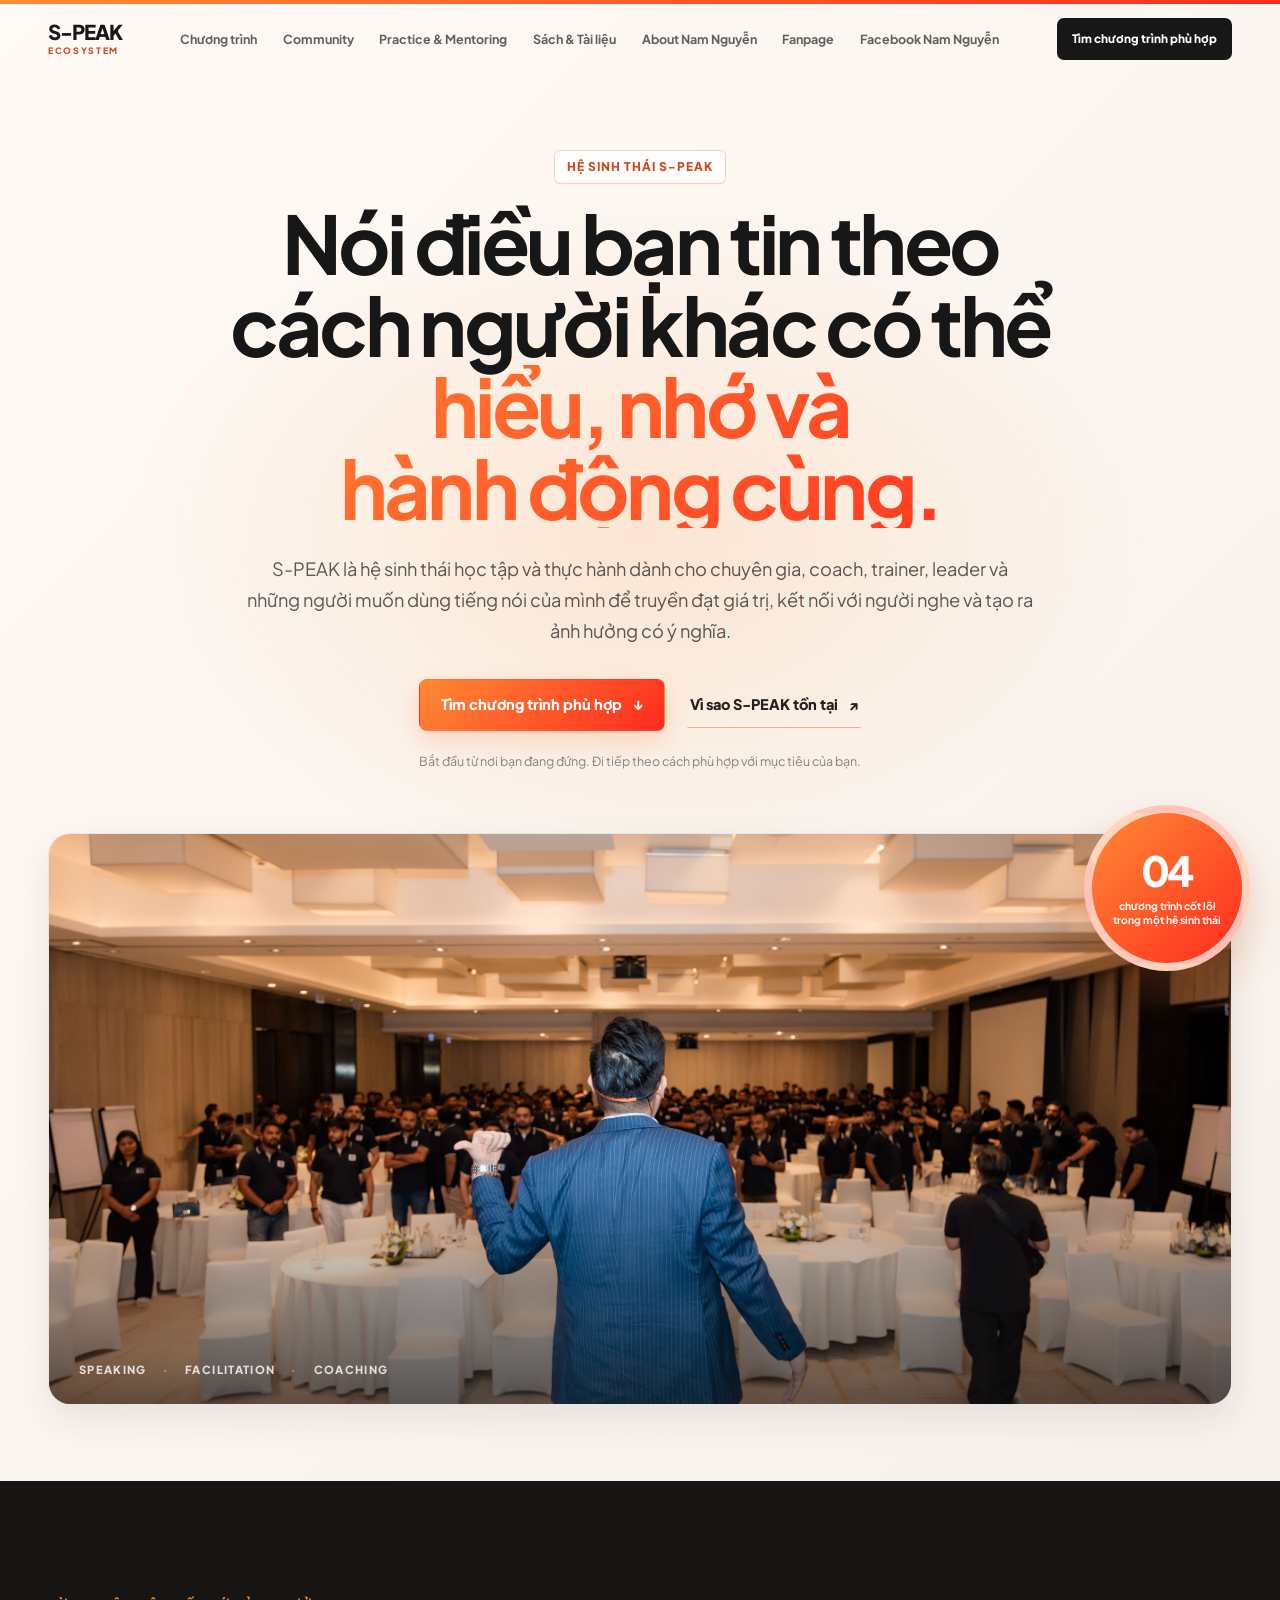
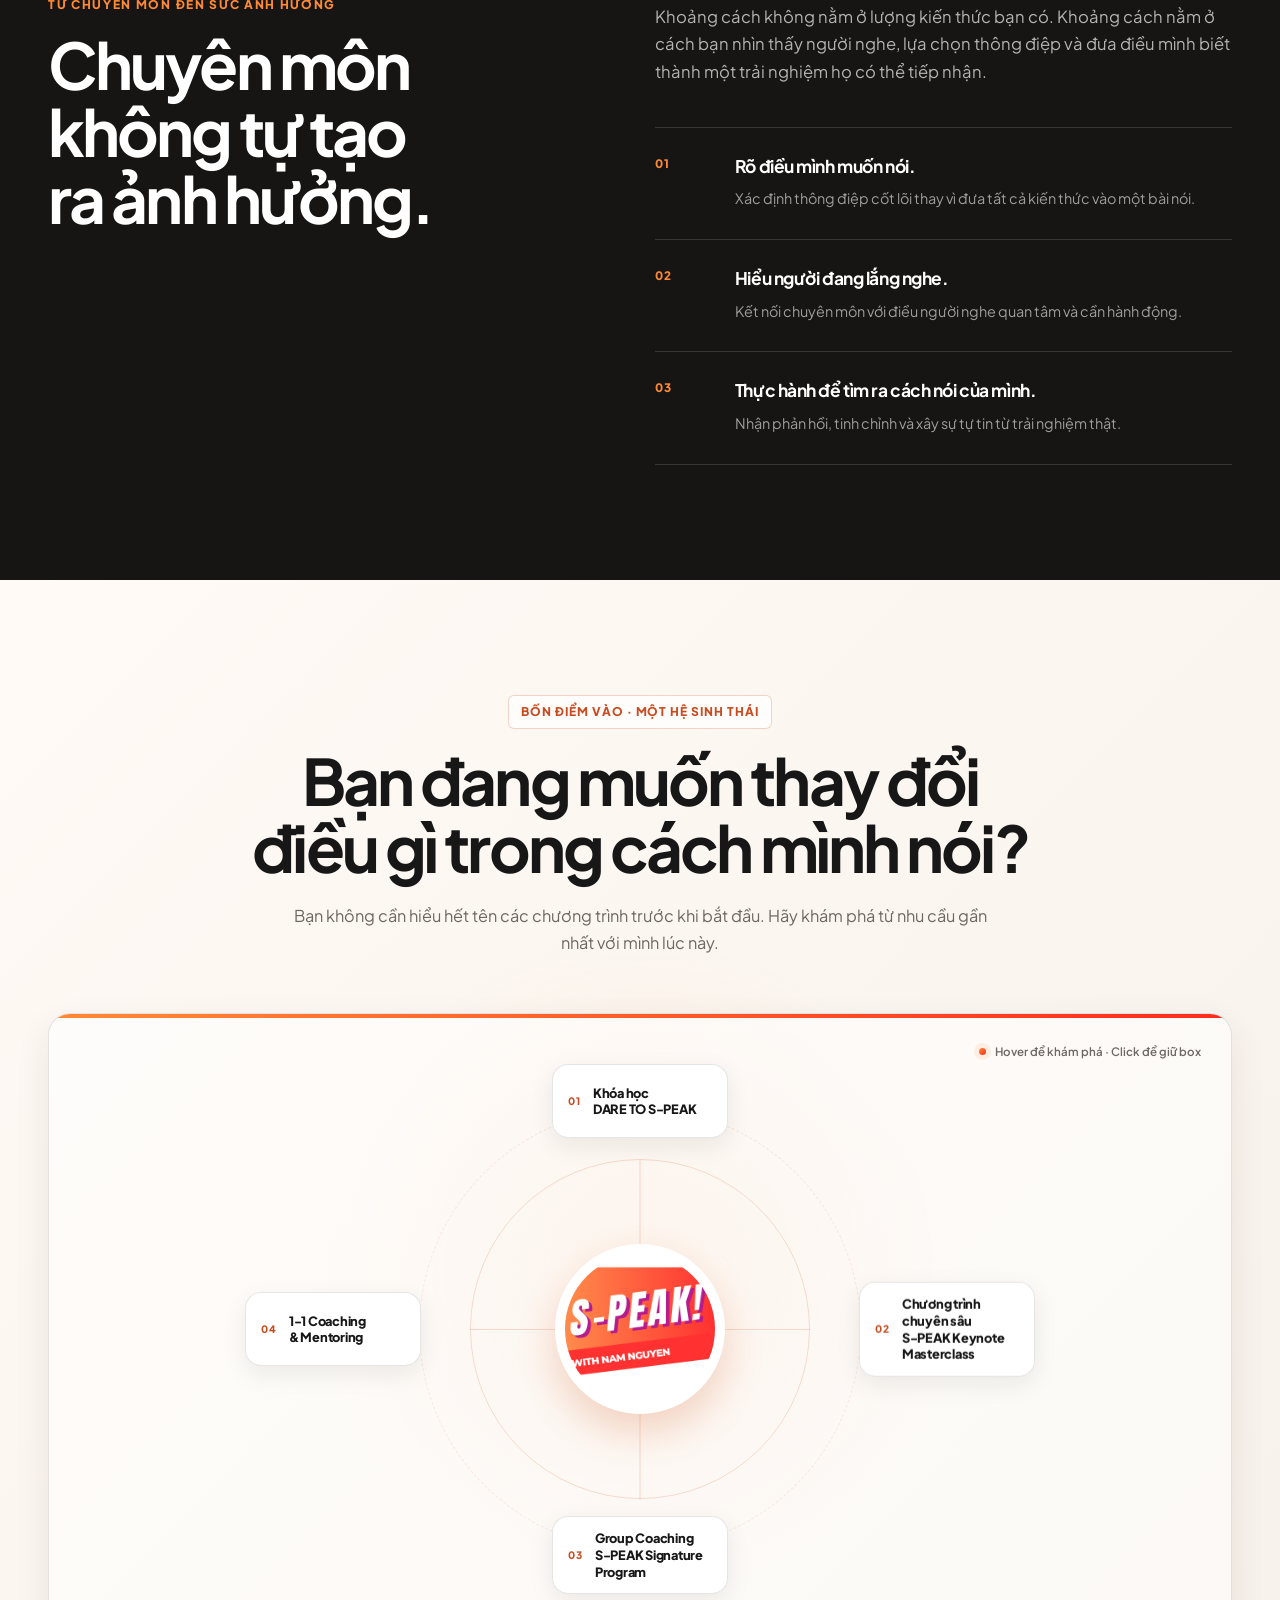
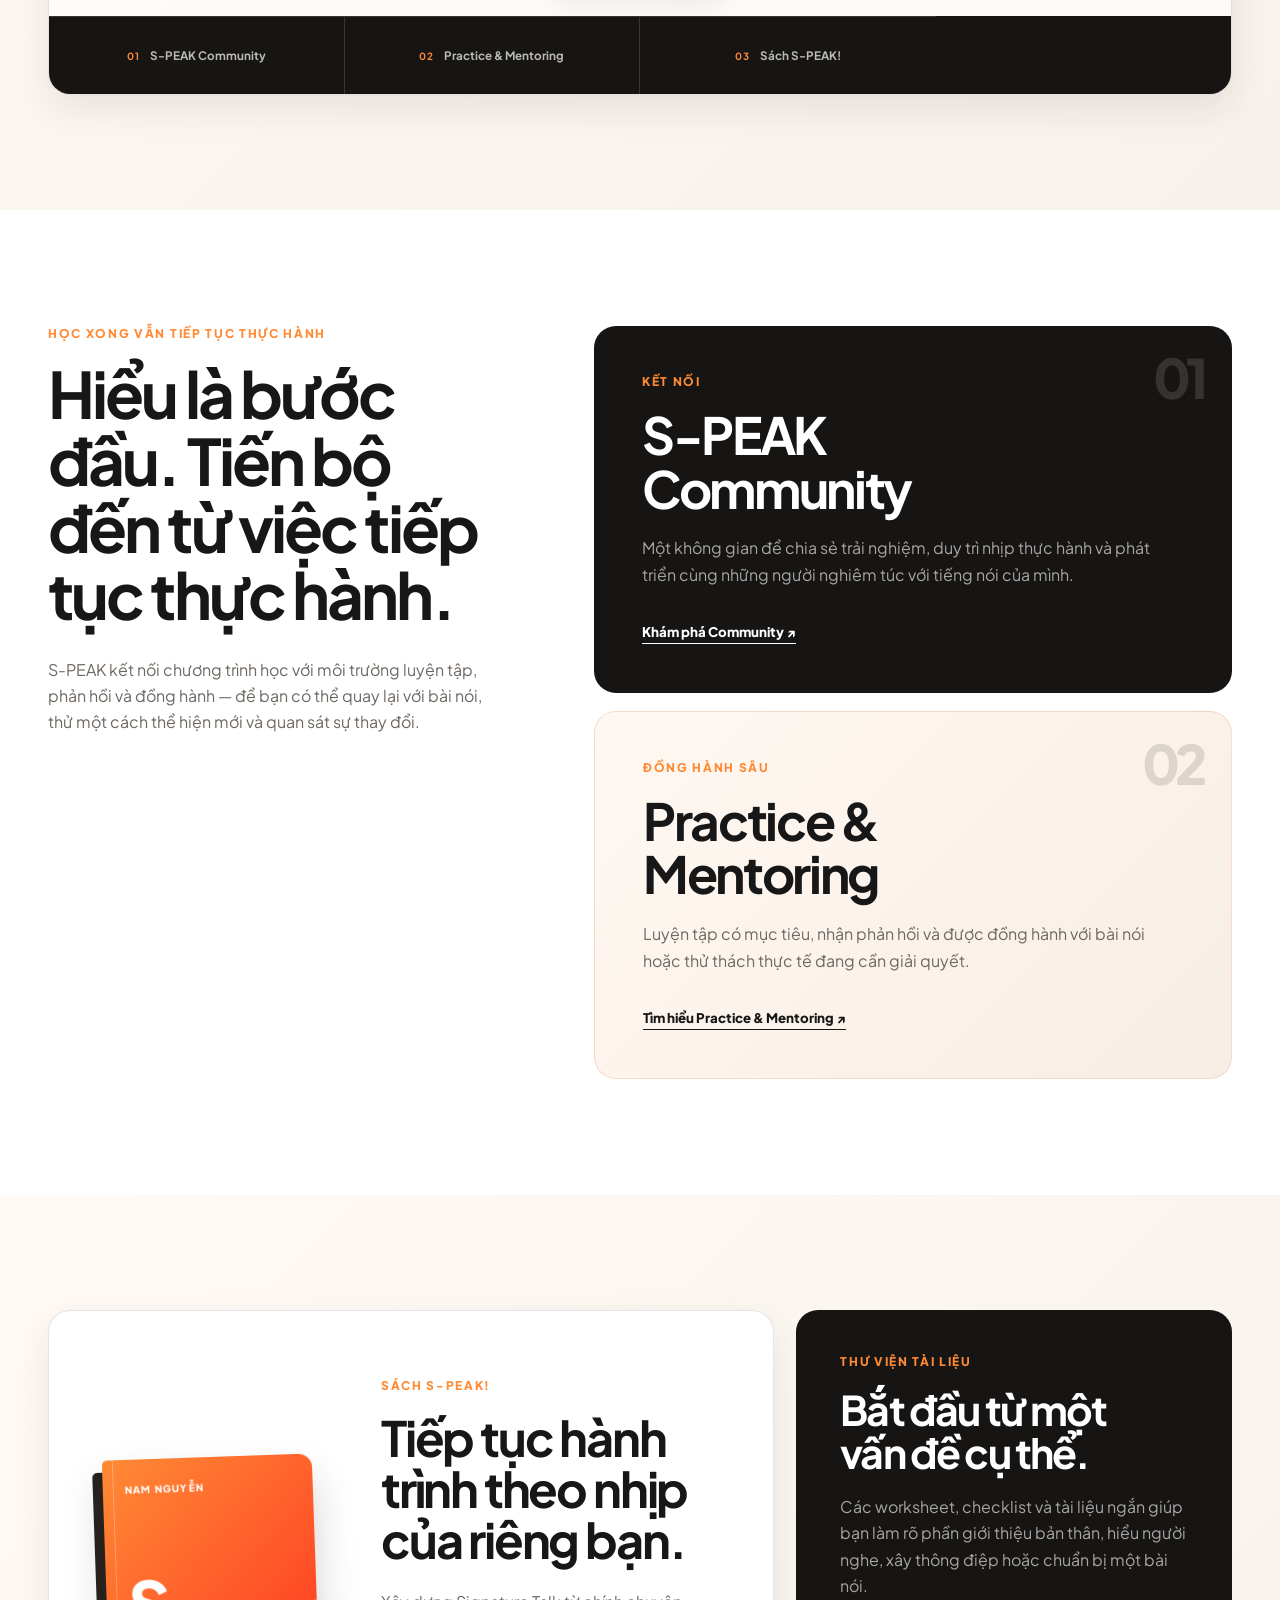
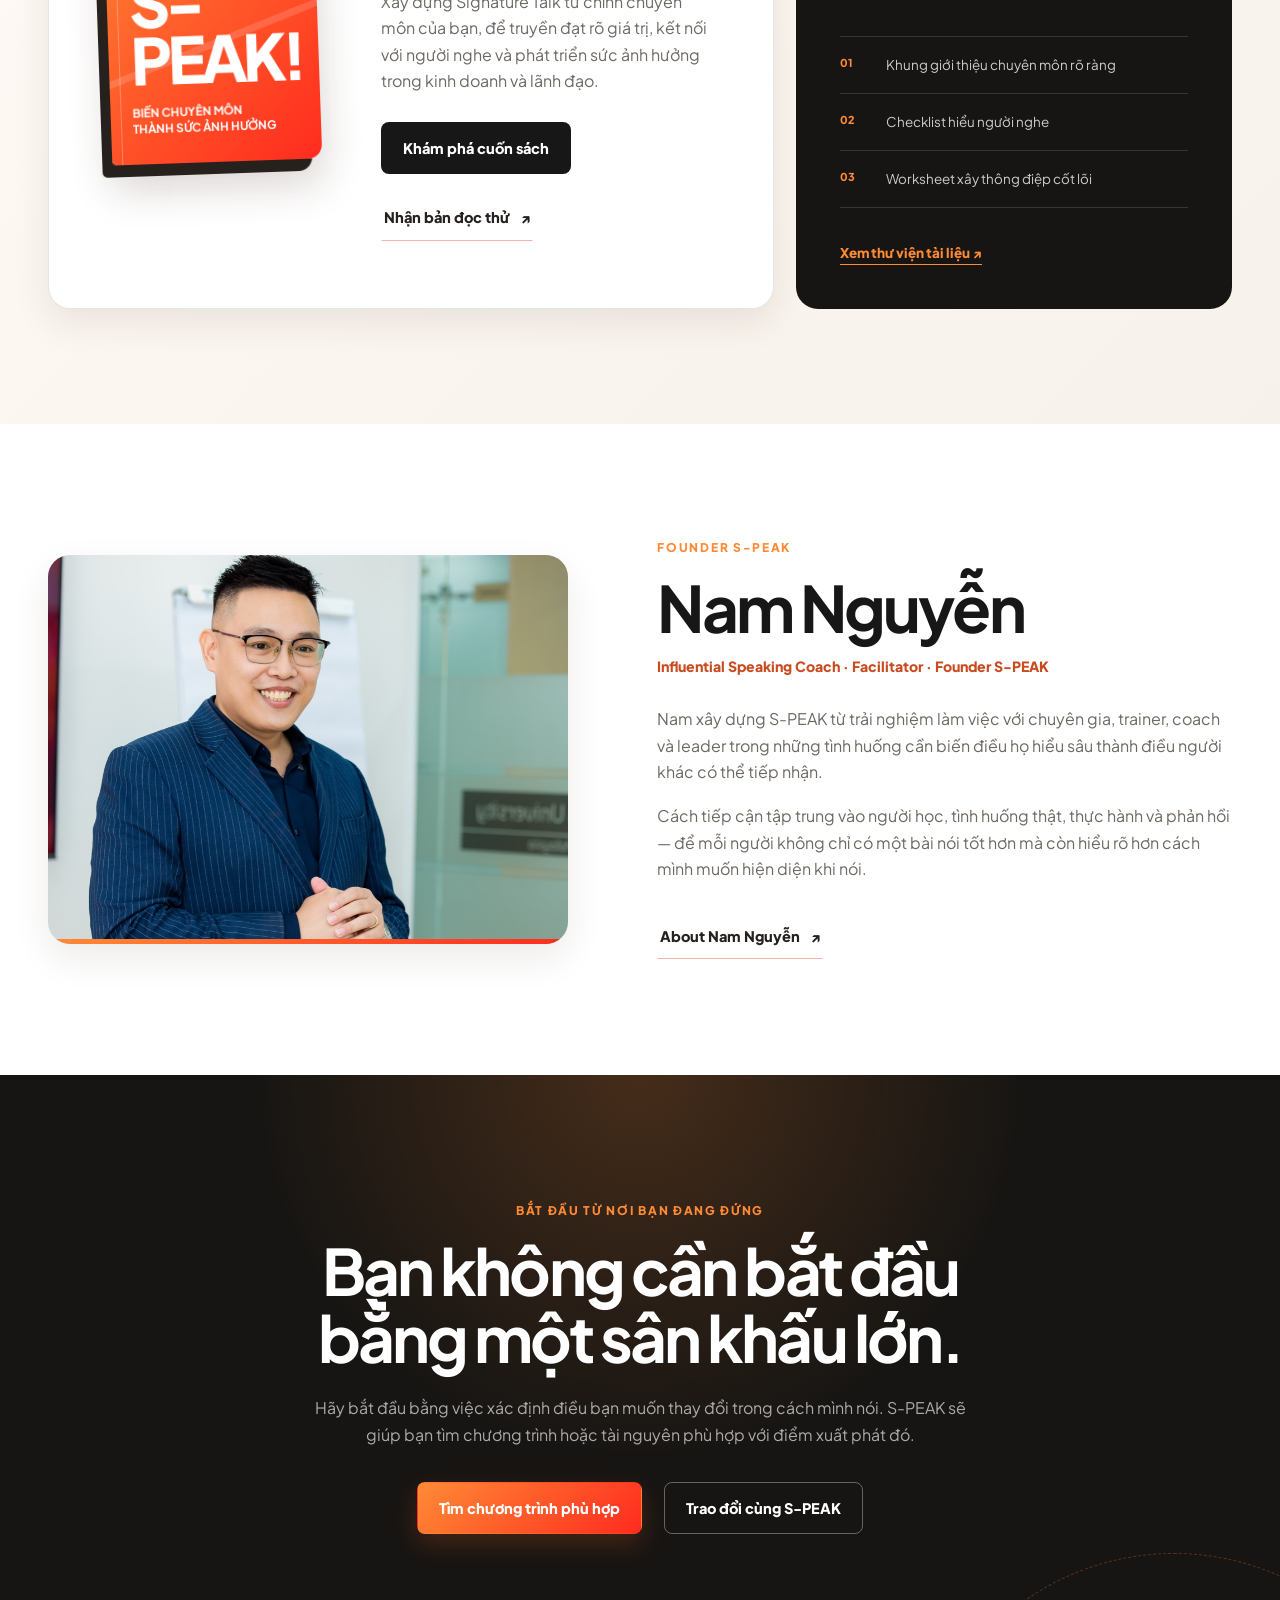
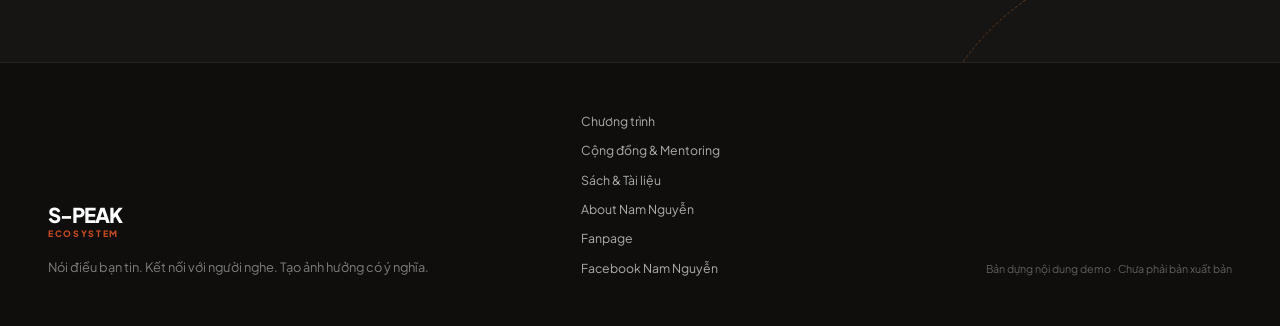
==== index.html @ 816213e2 "Update ecosystem map: logo center, new program names, remove resources tile" ====
<!doctype html>
<html lang="vi">
<head>
  <meta charset="utf-8">
  <meta name="viewport" content="width=device-width, initial-scale=1">
  <meta name="theme-color" content="#fffaf5">
  <meta name="robots" content="noindex,nofollow">
  <meta name="description" content="Khám phá hệ sinh thái S-PEAK gồm các chương trình phát triển năng lực nói, cộng đồng thực hành, mentoring, sách và tài liệu.">
  <title>S-PEAK | Hệ sinh thái phát triển năng lực nói tạo ảnh hưởng</title>
  <link rel="icon" href="./favicon.svg" type="image/svg+xml">
  <link rel="preconnect" href="https://fonts.googleapis.com">
  <link rel="preconnect" href="https://fonts.gstatic.com" crossorigin>
  <link rel="stylesheet" href="https://fonts.googleapis.com/css2?family=Plus+Jakarta+Sans:wght@400;500;600;700;800&display=swap">
  <link rel="preload" href="./assets/images/speak-event.jpg" as="image">
  <script>document.documentElement.classList.add('js');</script>
  <link rel="stylesheet" href="./assets/styles.css">
  <script src="./assets/app.js" defer></script>
</head>
<body>
  <a class="skip-link" href="#main-content">Đi tới nội dung chính</a>

  <header class="site-header" data-site-header>
    <div class="container header-inner">
      <a class="brand" href="#top" aria-label="S-PEAK — về đầu trang">
        <span class="brand-name">S-PEAK</span>
        <span class="brand-note">Ecosystem</span>
      </a>

      <button class="menu-toggle" type="button" aria-expanded="false" aria-controls="primary-navigation">
        <span class="sr-only">Mở menu</span>
        <span aria-hidden="true"></span>
        <span aria-hidden="true"></span>
      </button>

      <nav class="primary-navigation" id="primary-navigation" aria-label="Điều hướng chính">
        <a href="#he-sinh-thai">Chương trình</a>
        <a href="#community">Community</a>
        <a href="#community">Practice &amp; Mentoring</a>
        <a href="#resources">Sách &amp; Tài liệu</a>
        <a href="#about">About Nam Nguyễn</a>
        <a href="https://web.facebook.com/speakbynamnguyen" target="_blank" rel="noopener noreferrer">Fanpage</a>
        <a href="https://web.facebook.com/HuHaNa1508/" target="_blank" rel="noopener noreferrer">Facebook Nam Nguyễn</a>
      </nav>

      <a class="header-cta" href="#he-sinh-thai">Tìm chương trình phù hợp</a>
    </div>
  </header>

  <main id="main-content">
    <section class="hero" id="top">
      <div class="container hero-copy" data-reveal>
        <p class="eyebrow eyebrow--boxed">Hệ sinh thái S-PEAK</p>
        <h1>Nói điều bạn tin theo cách người khác có thể <span class="gradient-text">hiểu, nhớ và hành động cùng.</span></h1>
        <p class="hero-lead">S-PEAK là hệ sinh thái học tập và thực hành dành cho chuyên gia, coach, trainer, leader và những người muốn dùng tiếng nói của mình để truyền đạt giá trị, kết nối với người nghe và tạo ra ảnh hưởng có ý nghĩa.</p>
        <div class="hero-actions">
          <a class="button button--primary" href="#he-sinh-thai">Tìm chương trình phù hợp <span aria-hidden="true">↓</span></a>
          <a class="button button--text" href="#why">Vì sao S-PEAK tồn tại <span aria-hidden="true">↗</span></a>
        </div>
        <p class="hero-support">Bắt đầu từ nơi bạn đang đứng. Đi tiếp theo cách phù hợp với mục tiêu của bạn.</p>
      </div>

      <div class="container hero-media" data-reveal>
        <figure class="hero-image-wrap">
          <img src="./assets/images/speak-event.jpg" width="1600" height="1067" alt="Một buổi đào tạo với người hướng dẫn đứng trước đông người tham dự">
          <figcaption>
            <span>Speaking</span>
            <span>Facilitation</span>
            <span>Coaching</span>
          </figcaption>
        </figure>
        <div class="hero-orbit-note" aria-hidden="true">
          <span>04</span>
          <p>chương trình cốt lõi<br>trong một hệ sinh thái</p>
        </div>
      </div>
    </section>

    <section class="section section--ink" id="why">
      <div class="container statement-grid">
        <div class="statement-heading" data-reveal>
          <p class="eyebrow">Từ chuyên môn đến sức ảnh hưởng</p>
          <h2>Chuyên môn không tự tạo ra ảnh hưởng.</h2>
        </div>
        <div class="statement-body" data-reveal>
          <p class="statement-lead">Khoảng cách không nằm ở lượng kiến thức bạn có. Khoảng cách nằm ở cách bạn nhìn thấy người nghe, lựa chọn thông điệp và đưa điều mình biết thành một trải nghiệm họ có thể tiếp nhận.</p>
          <ol class="principle-list">
            <li>
              <span>01</span>
              <div><h3>Rõ điều mình muốn nói.</h3><p>Xác định thông điệp cốt lõi thay vì đưa tất cả kiến thức vào một bài nói.</p></div>
            </li>
            <li>
              <span>02</span>
              <div><h3>Hiểu người đang lắng nghe.</h3><p>Kết nối chuyên môn với điều người nghe quan tâm và cần hành động.</p></div>
            </li>
            <li>
              <span>03</span>
              <div><h3>Thực hành để tìm ra cách nói của mình.</h3><p>Nhận phản hồi, tinh chỉnh và xây sự tự tin từ trải nghiệm thật.</p></div>
            </li>
          </ol>
        </div>
      </div>
    </section>

    <section class="section ecosystem-section" id="he-sinh-thai">
      <div class="container section-heading section-heading--center" data-reveal>
        <p class="eyebrow eyebrow--boxed">Bốn điểm vào · Một hệ sinh thái</p>
        <h2>Bạn đang muốn thay đổi điều gì trong cách mình nói?</h2>
        <p>Bạn không cần hiểu hết tên các chương trình trước khi bắt đầu. Hãy khám phá từ nhu cầu gần nhất với mình lúc này.</p>
      </div>

      <div class="container ecosystem-shell" data-ecosystem data-reveal>
        <p class="ecosystem-hint"><span aria-hidden="true"></span><span data-ecosystem-hint>Hover để khám phá · Click để giữ box</span></p>

        <div class="ecosystem-map" role="group" aria-label="Bản đồ bốn chương trình trong hệ sinh thái S-PEAK">
          <div class="ecosystem-orbit" aria-hidden="true"></div>
          <span class="ecosystem-line" data-line="dare" aria-hidden="true"></span>
          <span class="ecosystem-line" data-line="speak" aria-hidden="true"></span>
          <span class="ecosystem-line" data-line="keynote" aria-hidden="true"></span>
          <span class="ecosystem-line" data-line="expert" aria-hidden="true"></span>

          <div class="ecosystem-core">
            <img src="./assets/images/speak-logo.png" width="500" height="500" alt="S-PEAK! with Nam Nguyen">
          </div>

          <button class="program-node" type="button" data-program="dare" aria-controls="program-flyout" aria-expanded="false">
            <span>01</span><strong>Khóa học<br>DARE TO S-PEAK</strong>
          </button>
          <button class="program-node" type="button" data-program="speak" aria-controls="program-flyout" aria-expanded="false">
            <span>02</span><strong>Chương trình chuyên sâu<br>S-PEAK Keynote Masterclass</strong>
          </button>
          <button class="program-node" type="button" data-program="keynote" aria-controls="program-flyout" aria-expanded="false">
            <span>03</span><strong>Group Coaching<br>S-PEAK Signature Program</strong>
          </button>
          <button class="program-node" type="button" data-program="expert" aria-controls="program-flyout" aria-expanded="false">
            <span>04</span><strong>1-1 Coaching<br>&amp; Mentoring</strong>
          </button>

          <aside class="program-flyout" id="program-flyout" aria-hidden="true">
            <div class="flyout-topline">
              <p class="flyout-kicker" data-flyout-kicker></p>
              <button class="flyout-close" type="button" aria-label="Đóng thông tin chương trình">×</button>
            </div>
            <h3 data-flyout-title></h3>
            <p class="flyout-label">Khi bạn đang cần</p>
            <p class="flyout-need" data-flyout-need></p>
            <p class="flyout-description" data-flyout-description></p>
            <a class="button button--primary flyout-action" href="#" data-flyout-action>Khám phá chương trình <span aria-hidden="true">↗</span></a>
          </aside>
        </div>

        <p class="sr-only" aria-live="polite" data-ecosystem-status></p>

        <nav class="ecosystem-support" aria-label="Các phần hỗ trợ trong hệ sinh thái">
          <a href="https://web.facebook.com/groups/1247534856517932" target="_blank" rel="noopener noreferrer"><span>01</span>S-PEAK Community</a>
          <a href="https://web.facebook.com/groups/2229172314505145" target="_blank" rel="noopener noreferrer"><span>02</span>Practice &amp; Mentoring</a>
          <a href="https://www.daretospeak.vn/sach/" target="_blank" rel="noopener noreferrer"><span>03</span>Sách S-PEAK!</a>
        </nav>
      </div>
    </section>

    <section class="section continuity-section" id="community">
      <div class="container continuity-layout">
        <div class="continuity-copy" data-reveal>
          <p class="eyebrow">Học xong vẫn tiếp tục thực hành</p>
          <h2>Hiểu là bước đầu. Tiến bộ đến từ việc tiếp tục thực hành.</h2>
          <p>S-PEAK kết nối chương trình học với môi trường luyện tập, phản hồi và đồng hành — để bạn có thể quay lại với bài nói, thử một cách thể hiện mới và quan sát sự thay đổi.</p>
        </div>

        <div class="continuity-paths" data-reveal>
          <article class="path-card path-card--dark">
            <span class="path-number">01</span>
            <p class="eyebrow">Kết nối</p>
            <h3>S-PEAK Community</h3>
            <p>Một không gian để chia sẻ trải nghiệm, duy trì nhịp thực hành và phát triển cùng những người nghiêm túc với tiếng nói của mình.</p>
            <a href="https://web.facebook.com/groups/1247534856517932" target="_blank" rel="noopener noreferrer">Khám phá Community <span aria-hidden="true">↗</span></a>
          </article>
          <article class="path-card path-card--light">
            <span class="path-number">02</span>
            <p class="eyebrow">Đồng hành sâu</p>
            <h3>Practice &amp; Mentoring</h3>
            <p>Luyện tập có mục tiêu, nhận phản hồi và được đồng hành với bài nói hoặc thử thách thực tế đang cần giải quyết.</p>
            <a href="https://web.facebook.com/groups/2229172314505145" target="_blank" rel="noopener noreferrer">Tìm hiểu Practice &amp; Mentoring <span aria-hidden="true">↗</span></a>
          </article>
        </div>
      </div>
    </section>

    <section class="section resources-section" id="resources">
      <div class="container resource-grid">
        <article class="book-feature" data-reveal>
          <div class="book-cover" aria-hidden="true">
            <span>Nam Nguyễn</span>
            <strong>S-PEAK!</strong>
            <p>Biến chuyên môn<br>thành sức ảnh hưởng</p>
          </div>
          <div class="book-copy">
            <p class="eyebrow">Sách S-PEAK!</p>
            <h2>Tiếp tục hành trình theo nhịp của riêng bạn.</h2>
            <p>Xây dựng Signature Talk từ chính chuyên môn của bạn, để truyền đạt rõ giá trị, kết nối với người nghe và phát triển sức ảnh hưởng trong kinh doanh và lãnh đạo.</p>
            <div class="inline-actions">
              <a class="button button--dark" href="https://www.daretospeak.vn/sach/" target="_blank" rel="noopener noreferrer">Khám phá cuốn sách</a>
              <a class="button button--text" href="https://www.daretospeak.vn/sach/" target="_blank" rel="noopener noreferrer">Nhận bản đọc thử <span aria-hidden="true">↗</span></a>
            </div>
          </div>
        </article>

        <article class="resource-library" data-reveal>
          <p class="eyebrow">Thư viện tài liệu</p>
          <h3>Bắt đầu từ một vấn đề cụ thể.</h3>
          <p>Các worksheet, checklist và tài liệu ngắn giúp bạn làm rõ phần giới thiệu bản thân, hiểu người nghe, xây thông điệp hoặc chuẩn bị một bài nói.</p>
          <ul>
            <li><span>01</span>Khung giới thiệu chuyên môn rõ ràng</li>
            <li><span>02</span>Checklist hiểu người nghe</li>
            <li><span>03</span>Worksheet xây thông điệp cốt lõi</li>
          </ul>
          <a href="/tai-lieu/">Xem thư viện tài liệu <span aria-hidden="true">↗</span></a>
        </article>
      </div>
    </section>

    <section class="section about-section" id="about">
      <div class="container about-grid">
        <figure class="about-image" data-reveal>
          <img src="./assets/images/nam-nguyen.jpg" width="932" height="1400" alt="Nam Nguyễn, founder của S-PEAK">
        </figure>
        <div class="about-copy" data-reveal>
          <p class="eyebrow">Founder S-PEAK</p>
          <h2>Nam Nguyễn</h2>
          <p class="about-role">Influential Speaking Coach · Facilitator · Founder S-PEAK</p>
          <p>Nam xây dựng S-PEAK từ trải nghiệm làm việc với chuyên gia, trainer, coach và leader trong những tình huống cần biến điều họ hiểu sâu thành điều người khác có thể tiếp nhận.</p>
          <p>Cách tiếp cận tập trung vào người học, tình huống thật, thực hành và phản hồi — để mỗi người không chỉ có một bài nói tốt hơn mà còn hiểu rõ hơn cách mình muốn hiện diện khi nói.</p>
          <a class="button button--text" href="/about-nam-nguyen/">About Nam Nguyễn <span aria-hidden="true">↗</span></a>
        </div>
      </div>
    </section>

    <section class="final-cta">
      <div class="container final-cta-inner" data-reveal>
        <p class="eyebrow">Bắt đầu từ nơi bạn đang đứng</p>
        <h2>Bạn không cần bắt đầu bằng một sân khấu lớn.</h2>
        <p>Hãy bắt đầu bằng việc xác định điều bạn muốn thay đổi trong cách mình nói. S-PEAK sẽ giúp bạn tìm chương trình hoặc tài nguyên phù hợp với điểm xuất phát đó.</p>
        <div class="hero-actions hero-actions--center">
          <a class="button button--primary" href="#he-sinh-thai">Tìm chương trình phù hợp</a>
          <a class="button button--outline-light" href="https://web.facebook.com/speakbynamnguyen" target="_blank" rel="noopener noreferrer">Trao đổi cùng S-PEAK</a>
        </div>
      </div>
    </section>
  </main>

  <footer class="site-footer">
    <div class="container footer-grid">
      <div>
        <a class="brand brand--footer" href="#top"><span class="brand-name">S-PEAK</span><span class="brand-note">Ecosystem</span></a>
        <p>Nói điều bạn tin. Kết nối với người nghe. Tạo ảnh hưởng có ý nghĩa.</p>
      </div>
      <nav aria-label="Điều hướng cuối trang">
        <a href="#he-sinh-thai">Chương trình</a>
        <a href="#community">Cộng đồng &amp; Mentoring</a>
        <a href="#resources">Sách &amp; Tài liệu</a>
        <a href="#about">About Nam Nguyễn</a>
        <a href="https://web.facebook.com/speakbynamnguyen" target="_blank" rel="noopener noreferrer">Fanpage</a>
        <a href="https://web.facebook.com/HuHaNa1508/" target="_blank" rel="noopener noreferrer">Facebook Nam Nguyễn</a>
      </nav>
      <p class="footer-note">Bản dựng nội dung demo · Chưa phải bản xuất bản</p>
    </div>
  </footer>
</body>
</html>
---- assets/styles.css ----
:root {
  color-scheme: light;
  --orange: #ff8a35;
  --orange-deep: #c94b20;
  --red: #ff2b1e;
  --ink: #171717;
  --ink-soft: #26211e;
  --dark: #171513;
  --dark-2: #211d1a;
  --paper: #fffaf5;
  --paper-2: #f7f1eb;
  --white: #ffffff;
  --muted: #6e6863;
  --line: rgba(23, 23, 23, .11);
  --line-dark: rgba(255, 255, 255, .14);
  --gradient: linear-gradient(135deg, var(--orange), var(--red));
  --content: 1184px;
  --gutter: 32px;
  --section-space: clamp(80px, 9vw, 132px);
  --shadow: 0 14px 36px rgba(58, 36, 25, .09);
  --shadow-strong: 0 24px 70px rgba(58, 36, 25, .17);
}

*,
*::before,
*::after {
  box-sizing: border-box;
}

html {
  scroll-behavior: smooth;
  scroll-padding-top: 92px;
}

body {
  margin: 0;
  overflow-x: hidden;
  background: var(--paper);
  color: var(--ink);
  font-family: "Plus Jakarta Sans", Inter, Arial, sans-serif;
  font-size: 16px;
  line-height: 1.65;
  text-rendering: optimizeLegibility;
  -webkit-font-smoothing: antialiased;
}

body.menu-open {
  overflow: hidden;
}

img {
  display: block;
  max-width: 100%;
}

a {
  color: inherit;
  text-decoration: none;
}

button,
a {
  -webkit-tap-highlight-color: transparent;
}

button {
  font: inherit;
}

:focus-visible {
  outline: 3px solid var(--orange);
  outline-offset: 4px;
}

::selection {
  background: rgba(255, 138, 53, .3);
}

.container {
  width: min(calc(100% - (var(--gutter) * 2)), var(--content));
  margin-inline: auto;
}

.sr-only {
  position: absolute !important;
  width: 1px !important;
  height: 1px !important;
  padding: 0 !important;
  margin: -1px !important;
  overflow: hidden !important;
  clip: rect(0, 0, 0, 0) !important;
  white-space: nowrap !important;
  border: 0 !important;
}

.skip-link {
  position: fixed;
  z-index: 2000;
  top: 12px;
  left: 12px;
  padding: 10px 14px;
  border-radius: 8px;
  background: var(--ink);
  color: var(--white);
  transform: translateY(-160%);
  transition: transform 180ms ease;
}

.skip-link:focus {
  transform: translateY(0);
}

h1,
h2,
h3,
p {
  margin-top: 0;
}

h1,
h2,
h3 {
  margin-bottom: 0;
  font-weight: 700;
  letter-spacing: -.045em;
  line-height: 1.05;
  text-wrap: balance;
}

h1 {
  font-size: clamp(3.1rem, 6.3vw, 6.3rem);
}

h2 {
  font-size: clamp(2.5rem, 5vw, 5.1rem);
}

h3 {
  font-size: clamp(1.35rem, 2.3vw, 2rem);
}

.eyebrow {
  margin: 0 0 18px;
  color: var(--orange);
  font-size: .75rem;
  font-weight: 800;
  letter-spacing: .14em;
  line-height: 1.35;
  text-transform: uppercase;
}

.eyebrow--boxed {
  display: inline-flex;
  width: fit-content;
  padding: 8px 12px;
  border: 1px solid rgba(217, 85, 37, .26);
  border-radius: 6px;
  background: rgba(255, 255, 255, .72);
  color: var(--orange-deep);
  letter-spacing: .08em;
}

.gradient-text {
  color: var(--red);
  background: var(--gradient);
  background-clip: text;
  -webkit-background-clip: text;
  -webkit-text-fill-color: transparent;
}

.section {
  padding-block: var(--section-space);
}

.section-heading {
  max-width: 900px;
  margin-bottom: 56px;
}

.section-heading h2 {
  margin-bottom: 22px;
}

.section-heading > p:last-child {
  max-width: 710px;
  margin-bottom: 0;
  color: var(--muted);
  font-size: 1.02rem;
}

.section-heading--center {
  display: grid;
  justify-items: center;
  margin-inline: auto;
  text-align: center;
}

.button {
  display: inline-flex;
  min-height: 52px;
  align-items: center;
  justify-content: center;
  gap: 10px;
  padding: 13px 21px;
  border: 1px solid transparent;
  border-radius: 8px;
  font-size: .91rem;
  font-weight: 800;
  line-height: 1.3;
  transition: transform 180ms ease, box-shadow 180ms ease, border-color 180ms ease, color 180ms ease, background-color 180ms ease;
}

.button:hover {
  transform: translateY(-2px);
}

.button--primary {
  background: var(--gradient);
  box-shadow: 0 10px 24px rgba(255, 100, 30, .2);
  color: var(--white);
}

.button--primary:hover {
  box-shadow: 0 14px 34px rgba(255, 100, 30, .3);
}

.button--dark {
  background: var(--ink);
  color: var(--white);
}

.button--text {
  min-height: auto;
  padding-inline: 2px;
  border-radius: 0;
  border-bottom-color: rgba(217, 85, 37, .42);
  color: var(--ink-soft);
}

.button--outline-light {
  border-color: rgba(255, 255, 255, .34);
  color: var(--white);
}

.site-header {
  position: fixed;
  z-index: 1000;
  top: 0;
  right: 0;
  left: 0;
  border-bottom: 1px solid transparent;
  transition: background-color 220ms ease, border-color 220ms ease, box-shadow 220ms ease;
}

.site-header.is-scrolled,
.site-header.is-menu-open {
  border-color: var(--line);
  background: rgba(255, 250, 245, .9);
  box-shadow: 0 8px 30px rgba(58, 36, 25, .06);
  backdrop-filter: blur(16px);
}

.header-inner {
  display: grid;
  min-height: 78px;
  grid-template-columns: auto 1fr auto;
  align-items: center;
  gap: 26px;
}

.brand {
  display: inline-flex;
  flex-direction: column;
  color: var(--ink);
  line-height: 1;
}

.brand-name {
  font-size: 1.28rem;
  font-weight: 800;
  letter-spacing: -.05em;
}

.brand-note {
  margin-top: 4px;
  color: var(--orange-deep);
  font-size: .55rem;
  font-weight: 800;
  letter-spacing: .19em;
  text-transform: uppercase;
}

.primary-navigation {
  display: flex;
  align-items: center;
  justify-content: center;
  gap: clamp(16px, 2vw, 28px);
}

.primary-navigation a {
  color: rgba(23, 23, 23, .68);
  font-size: .78rem;
  font-weight: 700;
  white-space: nowrap;
  transition: color 160ms ease;
}

.primary-navigation a:hover,
.primary-navigation a:focus-visible {
  color: var(--orange-deep);
}

.header-cta {
  display: inline-flex;
  min-height: 42px;
  align-items: center;
  padding: 9px 15px;
  border-radius: 7px;
  background: var(--ink);
  color: var(--white);
  font-size: .73rem;
  font-weight: 800;
}

.menu-toggle {
  display: none;
}

.hero {
  position: relative;
  overflow: hidden;
  padding: 150px 0 76px;
  background:
    radial-gradient(ellipse 55% 32% at 50% 36%, rgba(255, 138, 53, .16), transparent 72%),
    linear-gradient(135deg, var(--paper), var(--paper-2));
}

.hero::before {
  position: absolute;
  top: 0;
  right: 0;
  left: 0;
  height: 4px;
  background: var(--gradient);
  content: "";
}

.hero-copy {
  display: grid;
  max-width: 1020px;
  justify-items: center;
  text-align: center;
}

.hero h1 {
  max-width: 1000px;
  margin-bottom: 26px;
  line-height: 1.01;
}

.hero h1 span {
  display: block;
}

.hero-lead {
  max-width: 790px;
  margin-bottom: 32px;
  color: rgba(23, 23, 23, .7);
  font-size: clamp(1rem, 1.7vw, 1.14rem);
  line-height: 1.7;
}

.hero-actions {
  display: flex;
  align-items: center;
  justify-content: center;
  gap: 22px;
  flex-wrap: wrap;
}

.hero-support {
  margin: 20px 0 0;
  color: rgba(23, 23, 23, .5);
  font-size: .78rem;
}

.hero-media {
  position: relative;
  margin-top: 62px;
}

.hero-image-wrap {
  position: relative;
  overflow: hidden;
  margin: 0;
  border: 1px solid rgba(23, 23, 23, .1);
  border-radius: 22px;
  background: var(--white);
  box-shadow: var(--shadow);
}

.hero-image-wrap::after {
  position: absolute;
  inset: 0;
  background: linear-gradient(180deg, transparent 58%, rgba(13, 13, 13, .6));
  content: "";
  pointer-events: none;
}

.hero-image-wrap img {
  width: 100%;
  height: clamp(330px, 48vw, 570px);
  object-fit: cover;
  object-position: center 57%;
}

.hero-image-wrap figcaption {
  position: absolute;
  z-index: 2;
  right: 30px;
  bottom: 26px;
  left: 30px;
  display: flex;
  gap: 16px;
  color: rgba(255, 255, 255, .8);
  font-size: .7rem;
  font-weight: 800;
  letter-spacing: .12em;
  text-transform: uppercase;
}

.hero-image-wrap figcaption span:not(:last-child)::after {
  margin-left: 16px;
  color: var(--orange);
  content: "·";
}

.hero-orbit-note {
  position: absolute;
  top: -28px;
  right: -18px;
  display: flex;
  width: 166px;
  height: 166px;
  flex-direction: column;
  align-items: center;
  justify-content: center;
  border: 8px solid rgba(255, 255, 255, .68);
  border-radius: 50%;
  background: var(--gradient);
  box-shadow: 0 18px 40px rgba(211, 91, 38, .24);
  color: var(--white);
  text-align: center;
}

.hero-orbit-note > span {
  font-size: 2.6rem;
  font-weight: 800;
  letter-spacing: -.07em;
  line-height: 1;
}

.hero-orbit-note p {
  margin: 7px 0 0;
  font-size: .65rem;
  font-weight: 700;
  line-height: 1.35;
}

.section--ink {
  background: var(--dark);
  color: var(--white);
}

.statement-grid {
  display: grid;
  grid-template-columns: minmax(0, .92fr) minmax(0, 1.08fr);
  align-items: start;
  gap: clamp(54px, 9vw, 120px);
}

.statement-heading h2 {
  max-width: 560px;
}

.statement-body {
  padding-top: 6px;
}

.statement-lead {
  max-width: 650px;
  margin-bottom: 42px;
  color: rgba(255, 255, 255, .68);
  font-size: 1.04rem;
}

.principle-list {
  padding: 0;
  margin: 0;
  border-top: 1px solid var(--line-dark);
  list-style: none;
}

.principle-list li {
  display: grid;
  grid-template-columns: 62px 1fr;
  gap: 18px;
  padding: 26px 0 28px;
  border-bottom: 1px solid var(--line-dark);
}

.principle-list > li > span {
  color: var(--orange);
  font-size: .73rem;
  font-weight: 800;
  letter-spacing: .12em;
}

.principle-list h3 {
  margin-bottom: 9px;
  font-size: 1.09rem;
  letter-spacing: -.025em;
  line-height: 1.4;
}

.principle-list p {
  margin-bottom: 0;
  color: rgba(255, 255, 255, .58);
  font-size: .9rem;
}

.ecosystem-section {
  background:
    radial-gradient(circle at 50% 56%, rgba(255, 138, 53, .12), transparent 35%),
    linear-gradient(135deg, var(--paper), var(--paper-2));
}

.ecosystem-shell {
  position: relative;
  overflow: hidden;
  border: 1px solid var(--line);
  border-radius: 22px;
  background: rgba(255, 255, 255, .54);
  box-shadow: var(--shadow);
}

.ecosystem-shell::before {
  position: absolute;
  top: 0;
  right: 0;
  left: 0;
  height: 4px;
  background: var(--gradient);
  content: "";
}

.ecosystem-hint {
  position: absolute;
  z-index: 7;
  top: 28px;
  right: 30px;
  display: flex;
  align-items: center;
  gap: 9px;
  margin: 0;
  color: var(--muted);
  font-size: .72rem;
  font-weight: 600;
}

.ecosystem-hint > span:first-child {
  width: 7px;
  height: 7px;
  border-radius: 50%;
  background: var(--gradient);
  box-shadow: 0 0 0 5px rgba(255, 138, 53, .1);
}

.ecosystem-map {
  position: relative;
  height: 530px;
  max-width: 790px;
  margin: 50px auto 22px;
}

.ecosystem-orbit,
.ecosystem-orbit::before {
  position: absolute;
  top: 50%;
  left: 50%;
  border: 1px solid rgba(217, 85, 37, .19);
  border-radius: 50%;
  transform: translate(-50%, -50%);
}

.ecosystem-orbit {
  width: 340px;
  height: 340px;
}

.ecosystem-orbit::before {
  width: 442px;
  height: 442px;
  border-style: dashed;
  content: "";
  opacity: .64;
}

.ecosystem-core {
  position: absolute;
  z-index: 3;
  top: 50%;
  left: 50%;
  display: flex;
  width: 170px;
  height: 170px;
  flex-direction: column;
  align-items: center;
  justify-content: center;
  padding: 0;
  border: 10px solid rgba(255, 255, 255, .7);
  border-radius: 50%;
  overflow: hidden;
  background: var(--white);
  box-shadow: 0 18px 38px rgba(211, 91, 38, .24);
  text-align: center;
  transform: translate(-50%, -50%);
}

.ecosystem-core img {
  width: 210px;
  max-width: none;
  height: auto;
}

.ecosystem-core > span {
  font-size: .61rem;
  font-weight: 800;
  letter-spacing: .12em;
  opacity: .75;
  text-transform: uppercase;
}

.ecosystem-core strong {
  margin-top: 2px;
  font-size: 1.86rem;
  font-weight: 800;
  letter-spacing: -.06em;
  line-height: 1;
}

.ecosystem-core small {
  margin-top: 9px;
  font-size: .64rem;
  font-weight: 600;
  line-height: 1.42;
  opacity: .82;
}

.ecosystem-line {
  position: absolute;
  z-index: 1;
  top: 50%;
  left: 50%;
  width: 170px;
  height: 1px;
  background: rgba(217, 85, 37, .2);
  transform-origin: left center;
  transition: height 180ms ease, background-color 180ms ease, box-shadow 180ms ease;
}

.ecosystem-line[data-line="dare"] { transform: rotate(-90deg); }
.ecosystem-line[data-line="speak"] { transform: rotate(0deg); }
.ecosystem-line[data-line="keynote"] { transform: rotate(90deg); }
.ecosystem-line[data-line="expert"] { transform: rotate(180deg); }

.ecosystem-line.is-active {
  height: 2px;
  background: var(--gradient);
  box-shadow: 0 0 14px rgba(255, 100, 30, .4);
}

.program-node {
  position: absolute;
  z-index: 4;
  display: flex;
  width: 176px;
  min-height: 74px;
  align-items: center;
  justify-content: flex-start;
  gap: 12px;
  padding: 13px 15px;
  border: 1px solid var(--line);
  border-radius: 16px;
  background: rgba(255, 255, 255, .94);
  box-shadow: 0 8px 24px rgba(23, 23, 23, .08);
  color: var(--ink);
  text-align: left;
  backdrop-filter: blur(14px);
  transition: transform 220ms cubic-bezier(.2, .8, .2, 1), border-color 180ms ease, box-shadow 180ms ease, background-color 180ms ease;
}

.program-node > span {
  color: var(--orange-deep);
  font-size: .64rem;
  font-weight: 800;
  letter-spacing: .09em;
}

.program-node > strong {
  font-size: .8rem;
  font-weight: 800;
  letter-spacing: -.02em;
  line-height: 1.3;
}

.program-node:hover,
.program-node:focus-visible,
.program-node.is-active {
  border-color: rgba(217, 85, 37, .3);
  background: var(--white);
  box-shadow: 0 14px 36px rgba(58, 36, 25, .14), 0 0 0 4px rgba(255, 138, 53, .1);
}

.program-node[data-program="dare"] {
  top: 0;
  left: 50%;
  transform: translateX(-50%);
}

.program-node[data-program="dare"]:hover,
.program-node[data-program="dare"]:focus-visible,
.program-node[data-program="dare"].is-active {
  transform: translate(-50%, -5px);
}

.program-node[data-program="speak"] {
  top: 50%;
  right: 0;
  transform: translateY(-50%);
}

.program-node[data-program="speak"]:hover,
.program-node[data-program="speak"]:focus-visible,
.program-node[data-program="speak"].is-active {
  transform: translate(5px, -50%);
}

.program-node[data-program="keynote"] {
  bottom: 0;
  left: 50%;
  transform: translateX(-50%);
}

.program-node[data-program="keynote"]:hover,
.program-node[data-program="keynote"]:focus-visible,
.program-node[data-program="keynote"].is-active {
  transform: translate(-50%, 5px);
}

.program-node[data-program="expert"] {
  top: 50%;
  left: 0;
  transform: translateY(-50%);
}

.program-node[data-program="expert"]:hover,
.program-node[data-program="expert"]:focus-visible,
.program-node[data-program="expert"].is-active {
  transform: translate(-5px, -50%);
}

.program-flyout {
  position: absolute;
  z-index: 10;
  top: 76px;
  right: 16px;
  display: flex;
  width: min(330px, calc(100% - 32px));
  flex-direction: column;
  padding: 24px;
  border: 1px solid rgba(217, 85, 37, .28);
  border-radius: 22px;
  background: rgba(255, 255, 255, .97);
  box-shadow: var(--shadow-strong);
  opacity: 0;
  visibility: hidden;
  pointer-events: none;
  filter: blur(7px);
  transform: translateY(12px) scale(.965);
  transform-origin: top right;
  transition: opacity 170ms ease, transform 240ms cubic-bezier(.16, 1, .3, 1), filter 170ms ease, visibility 0s linear 240ms;
}

.program-flyout[data-active-program="speak"] {
  right: auto;
  left: 16px;
  transform-origin: top left;
}

.program-flyout.is-visible {
  opacity: 1;
  visibility: visible;
  pointer-events: auto;
  filter: blur(0);
  transform: translateY(0) scale(1);
  transition-delay: 0s;
}

.flyout-topline {
  display: flex;
  align-items: flex-start;
  justify-content: space-between;
  gap: 14px;
}

.flyout-kicker,
.flyout-label {
  margin: 0;
  color: var(--orange-deep);
  font-size: .65rem;
  font-weight: 800;
  letter-spacing: .11em;
  text-transform: uppercase;
}

.flyout-close {
  display: inline-grid;
  width: 34px;
  height: 34px;
  flex: 0 0 34px;
  place-items: center;
  padding: 0;
  border: 1px solid var(--line);
  border-radius: 50%;
  background: transparent;
  color: var(--muted);
  font-size: 1.25rem;
  line-height: 1;
}

.flyout-close:hover {
  border-color: var(--orange);
  color: var(--orange-deep);
}

.program-flyout h3 {
  margin: 12px 0 19px;
  font-size: 1.72rem;
  line-height: 1.12;
}

.flyout-label {
  margin-bottom: 6px;
  color: var(--muted);
}

.flyout-need {
  margin-bottom: 14px;
  font-size: .93rem;
  font-weight: 700;
  line-height: 1.5;
}

.flyout-description {
  margin-bottom: 0;
  color: var(--muted);
  font-size: .86rem;
  line-height: 1.62;
}

.flyout-action {
  align-self: flex-start;
  margin-top: 20px;
}

.ecosystem-support {
  display: grid;
  grid-template-columns: repeat(4, minmax(0, 1fr));
  background: var(--dark);
  color: var(--white);
}

.ecosystem-support a {
  display: flex;
  min-height: 78px;
  align-items: center;
  gap: 10px;
  justify-content: center;
  padding: 17px 14px;
  border-top: 1px solid var(--line-dark);
  color: rgba(255, 255, 255, .7);
  font-size: .73rem;
  font-weight: 700;
  text-align: center;
  transition: color 160ms ease, background-color 160ms ease;
}

.ecosystem-support a:not(:last-child) {
  border-right: 1px solid var(--line-dark);
}

.ecosystem-support a:hover,
.ecosystem-support a:focus-visible {
  background: rgba(255, 138, 53, .07);
  color: var(--orange);
}

.ecosystem-support span {
  color: var(--orange);
  font-size: .62rem;
  letter-spacing: .08em;
}

.continuity-section {
  background: var(--white);
}

.continuity-layout {
  display: grid;
  grid-template-columns: minmax(0, .82fr) minmax(0, 1.18fr);
  align-items: start;
  gap: clamp(48px, 8vw, 108px);
}

.continuity-copy {
  position: sticky;
  top: 118px;
}

.continuity-copy h2 {
  max-width: 560px;
  margin-bottom: 28px;
}

.continuity-copy > p:last-child {
  max-width: 580px;
  margin-bottom: 0;
  color: var(--muted);
}

.continuity-paths {
  display: grid;
  gap: 18px;
}

.path-card {
  position: relative;
  overflow: hidden;
  min-height: 330px;
  padding: clamp(28px, 4vw, 48px);
  border-radius: 22px;
}

.path-card h3 {
  max-width: 420px;
  margin-bottom: 20px;
  font-size: clamp(2rem, 4vw, 3.55rem);
}

.path-card > p:not(.eyebrow) {
  max-width: 570px;
  margin-bottom: 30px;
}

.path-card > a {
  display: inline-block;
  border-bottom: 1px solid currentColor;
  font-size: .83rem;
  font-weight: 800;
}

.path-number {
  position: absolute;
  top: 24px;
  right: 28px;
  font-size: 3.4rem;
  font-weight: 800;
  letter-spacing: -.08em;
  line-height: 1;
  opacity: .13;
}

.path-card--dark {
  background: var(--dark);
  color: var(--white);
}

.path-card--dark > p:not(.eyebrow) {
  color: rgba(255, 255, 255, .62);
}

.path-card--light {
  border: 1px solid rgba(217, 85, 37, .17);
  background: linear-gradient(135deg, #fff8f2, #f7ede4);
  color: var(--ink);
}

.path-card--light > p:not(.eyebrow) {
  color: var(--muted);
}

.resources-section {
  background: linear-gradient(135deg, var(--paper), var(--paper-2));
}

.resource-grid {
  display: grid;
  grid-template-columns: minmax(0, 1.25fr) minmax(300px, .75fr);
  gap: 22px;
}

.book-feature {
  display: grid;
  min-width: 0;
  grid-template-columns: minmax(210px, .72fr) minmax(0, 1.28fr);
  align-items: center;
  gap: clamp(30px, 5vw, 64px);
  padding: clamp(28px, 5vw, 58px);
  border: 1px solid var(--line);
  border-radius: 22px;
  background: var(--white);
  box-shadow: var(--shadow);
}

.book-cover {
  position: relative;
  display: flex;
  aspect-ratio: 3 / 4.35;
  flex-direction: column;
  justify-content: flex-end;
  padding: 26px 22px;
  border-radius: 5px 14px 14px 5px;
  background:
    linear-gradient(160deg, transparent 0 58%, rgba(255, 255, 255, .15) 58% 60%, transparent 60%),
    var(--gradient);
  box-shadow: -10px 12px 0 #27211e, 0 24px 42px rgba(58, 36, 25, .2);
  color: var(--white);
  transform: rotate(-2deg);
}

.book-cover::before {
  position: absolute;
  top: 0;
  bottom: 0;
  left: 10px;
  width: 1px;
  background: rgba(255, 255, 255, .28);
  content: "";
}

.book-cover > span {
  position: absolute;
  top: 22px;
  left: 22px;
  font-size: .62rem;
  font-weight: 800;
  letter-spacing: .12em;
  text-transform: uppercase;
}

.book-cover strong {
  font-size: clamp(2.8rem, 5vw, 4.8rem);
  font-weight: 800;
  letter-spacing: -.08em;
  line-height: .9;
}

.book-cover p {
  margin: 16px 0 0;
  font-size: .73rem;
  font-weight: 700;
  line-height: 1.4;
  text-transform: uppercase;
}

.book-copy h2 {
  margin-bottom: 24px;
  font-size: clamp(2rem, 3.8vw, 3.8rem);
}

.book-copy > p:not(.eyebrow) {
  margin-bottom: 28px;
  color: var(--muted);
}

.inline-actions {
  display: flex;
  align-items: center;
  gap: 20px;
  flex-wrap: wrap;
}

.resource-library {
  display: flex;
  flex-direction: column;
  padding: clamp(28px, 4vw, 44px);
  border-radius: 22px;
  background: var(--dark);
  color: var(--white);
}

.resource-library h3 {
  margin-bottom: 20px;
  font-size: clamp(2rem, 3.2vw, 3rem);
}

.resource-library > p:not(.eyebrow) {
  color: rgba(255, 255, 255, .62);
}

.resource-library ul {
  padding: 0;
  margin: 20px 0 34px;
  border-top: 1px solid var(--line-dark);
  list-style: none;
}

.resource-library li {
  display: grid;
  grid-template-columns: 36px 1fr;
  gap: 10px;
  padding: 17px 0;
  border-bottom: 1px solid var(--line-dark);
  color: rgba(255, 255, 255, .78);
  font-size: .84rem;
}

.resource-library li span {
  color: var(--orange);
  font-size: .68rem;
  font-weight: 800;
}

.resource-library > a {
  width: fit-content;
  margin-top: auto;
  border-bottom: 1px solid var(--orange);
  color: var(--orange);
  font-size: .84rem;
  font-weight: 800;
}

.about-section {
  background: var(--white);
}

.about-grid {
  display: grid;
  grid-template-columns: minmax(360px, .95fr) minmax(0, 1.05fr);
  align-items: center;
  gap: clamp(48px, 7vw, 96px);
}

.about-image {
  position: relative;
  overflow: hidden;
  aspect-ratio: 4 / 3;
  margin: 0;
  border-radius: 22px;
  background: var(--paper-2);
  box-shadow: var(--shadow);
}

.about-image::after {
  position: absolute;
  right: 0;
  bottom: 0;
  left: 0;
  height: 5px;
  background: var(--gradient);
  content: "";
}

.about-image img {
  width: 100%;
  height: 100%;
  object-fit: cover;
  object-position: center 25%;
}

.about-copy h2 {
  margin-bottom: 14px;
}

.about-role {
  margin-bottom: 28px;
  color: var(--orange-deep);
  font-size: .88rem;
  font-weight: 800;
}

.about-copy > p:not(.eyebrow):not(.about-role) {
  max-width: 650px;
  margin-bottom: 18px;
  color: var(--muted);
}

.about-copy .button {
  margin-top: 12px;
}

.final-cta {
  position: relative;
  overflow: hidden;
  padding-block: clamp(90px, 10vw, 150px);
  background:
    radial-gradient(circle at 50% 0%, rgba(255, 138, 53, .2), transparent 44%),
    var(--dark);
  color: var(--white);
}

.final-cta::after {
  position: absolute;
  right: -12%;
  bottom: -70%;
  width: 520px;
  height: 520px;
  border: 1px dashed rgba(255, 138, 53, .28);
  border-radius: 50%;
  content: "";
}

.final-cta-inner {
  position: relative;
  z-index: 1;
  display: grid;
  max-width: 900px;
  justify-items: center;
  text-align: center;
}

.final-cta h2 {
  max-width: 860px;
  margin-bottom: 24px;
}

.final-cta-inner > p:not(.eyebrow) {
  max-width: 670px;
  margin-bottom: 34px;
  color: rgba(255, 255, 255, .64);
}

.hero-actions--center {
  justify-content: center;
}

.site-footer {
  padding: 48px 0;
  border-top: 1px solid rgba(255, 255, 255, .09);
  background: #0f0e0d;
  color: var(--white);
}

.footer-grid {
  display: grid;
  grid-template-columns: minmax(220px, 1.15fr) minmax(220px, .85fr) auto;
  align-items: end;
  gap: 42px;
}

.brand--footer {
  color: var(--white);
}

.footer-grid > div > p {
  max-width: 420px;
  margin: 18px 0 0;
  color: rgba(255, 255, 255, .46);
  font-size: .8rem;
}

.footer-grid nav {
  display: grid;
  gap: 9px;
}

.footer-grid nav a {
  color: rgba(255, 255, 255, .66);
  font-size: .77rem;
}

.footer-grid nav a:hover {
  color: var(--orange);
}

.footer-note {
  margin: 0;
  color: rgba(255, 255, 255, .34);
  font-size: .67rem;
  text-align: right;
}

@media (max-width: 1080px) {
  .header-cta {
    display: none;
  }

  .header-inner {
    grid-template-columns: auto 1fr;
  }

  .primary-navigation {
    justify-content: flex-end;
  }

  .resource-grid {
    grid-template-columns: 1fr;
  }

  .resource-library {
    min-height: 430px;
  }
}

@media (max-width: 900px) {
  .statement-grid,
  .continuity-layout,
  .about-grid {
    grid-template-columns: 1fr;
  }

  .statement-heading h2,
  .continuity-copy h2 {
    max-width: 760px;
  }

  .continuity-copy {
    position: static;
  }

  .about-image {
    max-width: 620px;
  }

  .footer-grid {
    grid-template-columns: 1fr 1fr;
  }

  .footer-note {
    grid-column: 1 / -1;
    text-align: left;
  }
}

@media (max-width: 800px) {
  .menu-toggle {
    position: relative;
    z-index: 3;
    display: inline-grid;
    width: 44px;
    height: 44px;
    justify-self: end;
    place-content: center;
    gap: 6px;
    padding: 0;
    border: 1px solid var(--line);
    border-radius: 50%;
    background: rgba(255, 255, 255, .64);
  }

  .menu-toggle > span:not(.sr-only) {
    display: block;
    width: 17px;
    height: 1.5px;
    background: var(--ink);
    transition: transform 180ms ease;
  }

  .menu-toggle[aria-expanded="true"] > span:nth-child(2) {
    transform: translateY(3.75px) rotate(45deg);
  }

  .menu-toggle[aria-expanded="true"] > span:nth-child(3) {
    transform: translateY(-3.75px) rotate(-45deg);
  }

  .primary-navigation {
    position: fixed;
    z-index: 2;
    inset: 0;
    display: flex;
    visibility: hidden;
    flex-direction: column;
    align-items: flex-start;
    justify-content: center;
    gap: 0;
    padding: 100px var(--gutter) 50px;
    background: rgba(255, 250, 245, .98);
    opacity: 0;
    transform: translateY(-12px);
    transition: opacity 180ms ease, transform 220ms ease, visibility 0s linear 220ms;
  }

  .primary-navigation.is-open {
    visibility: visible;
    opacity: 1;
    transform: translateY(0);
    transition-delay: 0s;
  }

  .primary-navigation a {
    width: 100%;
    padding: 16px 0;
    border-bottom: 1px solid var(--line);
    color: var(--ink);
    font-size: clamp(1.2rem, 5vw, 1.8rem);
  }

  .hero {
    padding-top: 128px;
  }

  .hero-orbit-note {
    right: 12px;
    width: 136px;
    height: 136px;
  }

  .hero-orbit-note > span {
    font-size: 2.15rem;
  }

  .book-feature {
    grid-template-columns: minmax(180px, .66fr) minmax(0, 1.34fr);
  }
}

@media (max-width: 720px) {
  :root {
    --gutter: 18px;
    --section-space: 74px;
  }

  h1 {
    font-size: clamp(2.65rem, 12vw, 4.6rem);
  }

  h2 {
    font-size: clamp(2.25rem, 10vw, 3.6rem);
  }

  .header-inner {
    min-height: 70px;
  }

  .hero {
    padding: 112px 0 54px;
  }

  .hero h1 {
    margin-bottom: 22px;
  }

  .hero-actions {
    width: 100%;
    flex-direction: column;
    gap: 14px;
  }

  .hero-actions .button {
    width: 100%;
  }

  .hero-actions .button--text {
    width: auto;
  }

  .hero-media {
    margin-top: 42px;
  }

  .hero-image-wrap,
  .ecosystem-shell,
  .path-card,
  .book-feature,
  .resource-library,
  .about-image {
    border-radius: 16px;
  }

  .hero-image-wrap img {
    height: 360px;
  }

  .hero-image-wrap figcaption {
    right: 18px;
    bottom: 18px;
    left: 18px;
    gap: 8px;
    font-size: .57rem;
  }

  .hero-image-wrap figcaption span:not(:last-child)::after {
    margin-left: 8px;
  }

  .hero-orbit-note {
    display: none;
  }

  .principle-list li {
    grid-template-columns: 46px 1fr;
  }

  .section-heading {
    margin-bottom: 38px;
  }

  .ecosystem-shell {
    padding: 20px 18px 0;
  }

  .ecosystem-hint {
    position: static;
    margin-bottom: 15px;
  }

  .ecosystem-map {
    display: grid;
    height: auto;
    max-width: none;
    grid-template-columns: repeat(2, minmax(0, 1fr));
    gap: 10px;
    margin: 0;
  }

  .ecosystem-orbit,
  .ecosystem-line {
    display: none;
  }

  .ecosystem-core {
    position: relative;
    top: auto;
    left: auto;
    width: auto;
    height: auto;
    min-height: 126px;
    grid-column: 1 / -1;
    border-width: 0;
    border-radius: 16px;
    transform: none;
  }

  .program-node,
  .program-node[data-program],
  .program-node[data-program]:hover,
  .program-node[data-program]:focus-visible,
  .program-node[data-program].is-active {
    position: relative;
    top: auto;
    right: auto;
    bottom: auto;
    left: auto;
    width: auto;
    min-height: 82px;
    transform: none;
  }

  .program-flyout,
  .program-flyout[data-active-program="speak"] {
    position: relative;
    top: auto;
    right: auto;
    left: auto;
    width: auto;
    max-height: 0;
    grid-column: 1 / -1;
    overflow: hidden;
    padding: 0 20px;
    border-width: 0;
    border-radius: 16px;
    opacity: 0;
    visibility: hidden;
    filter: none;
    transform: translateY(8px);
  }

  .program-flyout.is-visible {
    max-height: 560px;
    padding: 22px 20px;
    border-width: 1px;
    opacity: 1;
    visibility: visible;
    transform: translateY(0);
  }

  .ecosystem-support {
    margin: 22px -18px 0;
    grid-template-columns: repeat(2, minmax(0, 1fr));
  }

  .ecosystem-support a {
    min-height: 70px;
  }

  .ecosystem-support a:nth-child(2) {
    border-right: 0;
  }

  .continuity-layout {
    gap: 42px;
  }

  .path-card {
    min-height: 310px;
    padding: 30px 22px;
  }

  .book-feature {
    grid-template-columns: 1fr;
    padding: 28px 22px 34px;
  }

  .book-cover {
    width: min(68%, 270px);
    margin: 0 auto 18px;
  }

  .resource-library {
    min-height: 0;
    padding: 30px 22px;
  }

  .about-grid {
    gap: 38px;
  }

  .about-image {
    max-width: none;
  }

  .final-cta {
    padding-block: 86px;
  }

  .footer-grid {
    grid-template-columns: 1fr;
    gap: 32px;
  }

  .footer-note {
    text-align: left;
  }
}

@media (max-width: 410px) {
  .program-node {
    flex-direction: column;
    align-items: flex-start;
    gap: 5px;
  }

  .ecosystem-support {
    grid-template-columns: 1fr;
  }

  .ecosystem-support a,
  .ecosystem-support a:not(:last-child) {
    justify-content: flex-start;
    border-right: 0;
  }
}

@media (prefers-reduced-motion: reduce) {
  html {
    scroll-behavior: auto;
  }

  *,
  *::before,
  *::after {
    scroll-behavior: auto !important;
    animation-duration: .01ms !important;
    animation-iteration-count: 1 !important;
    transition-duration: .01ms !important;
  }
}
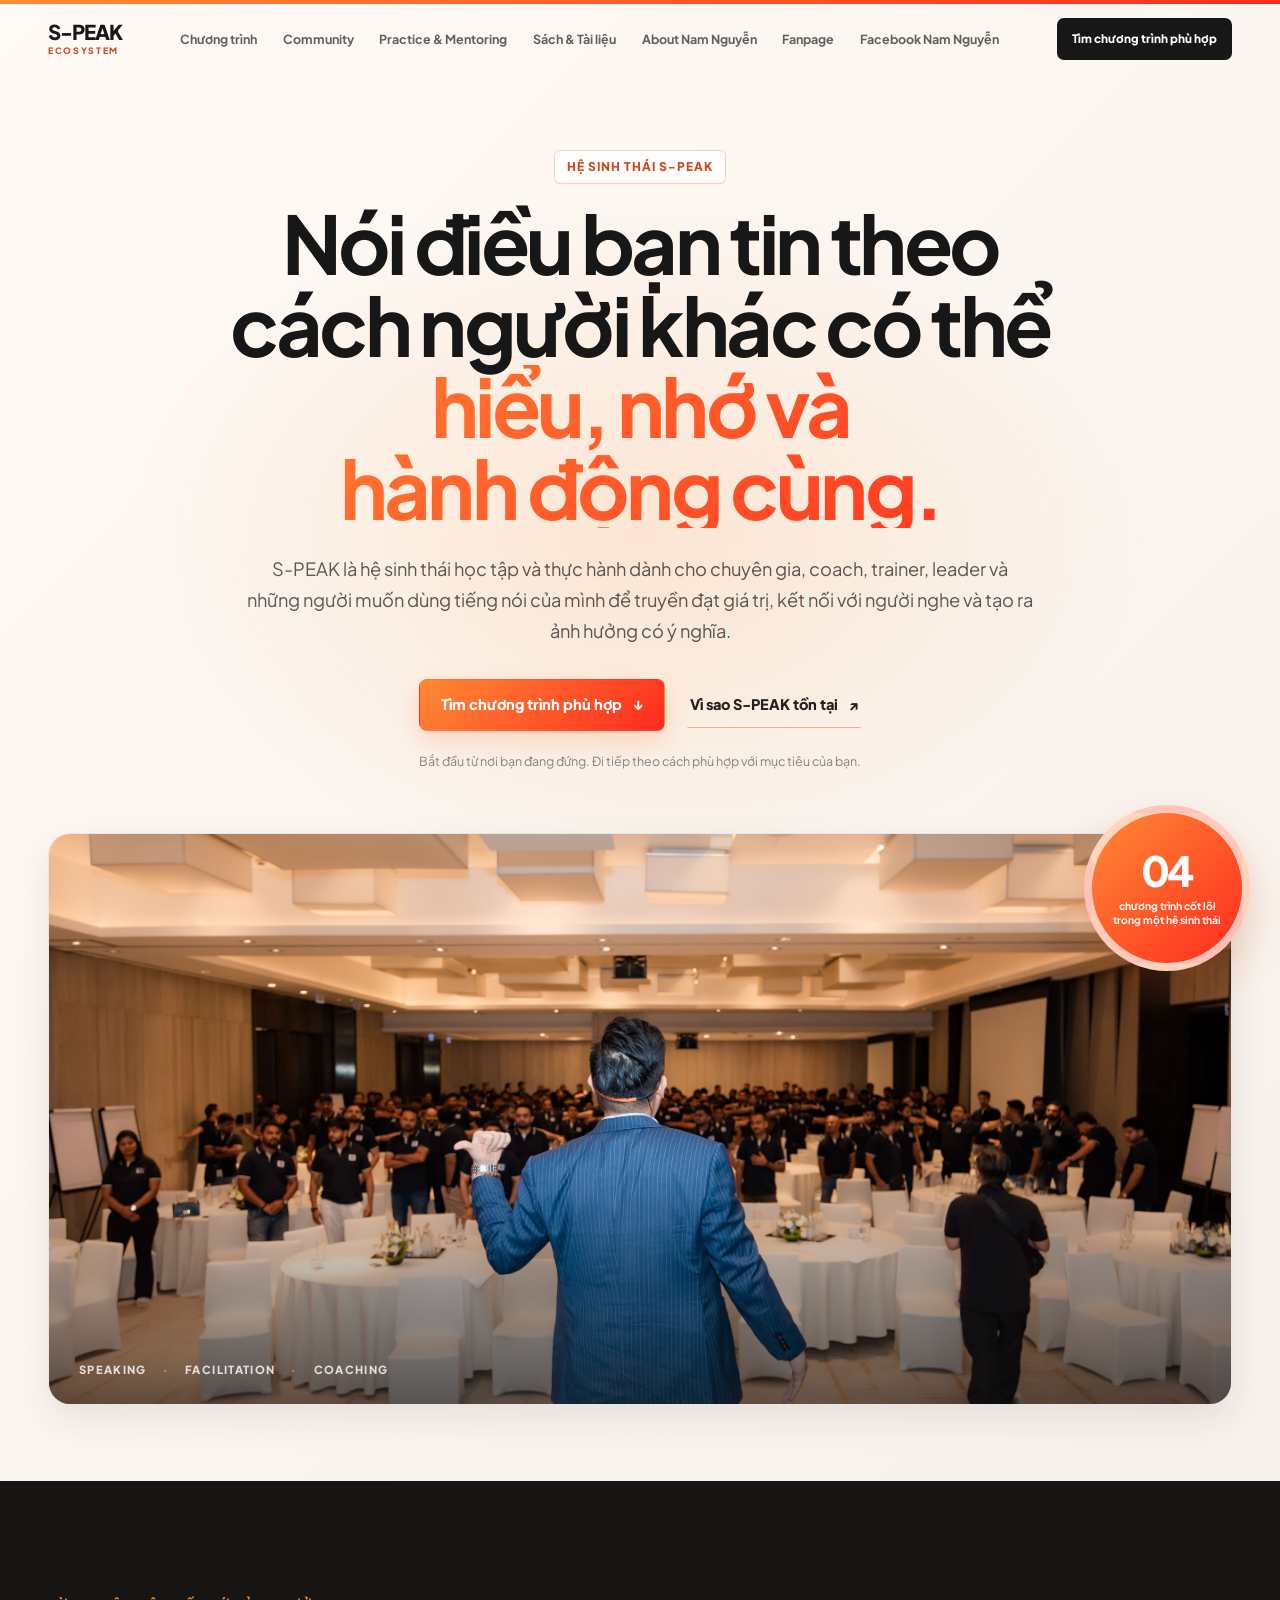
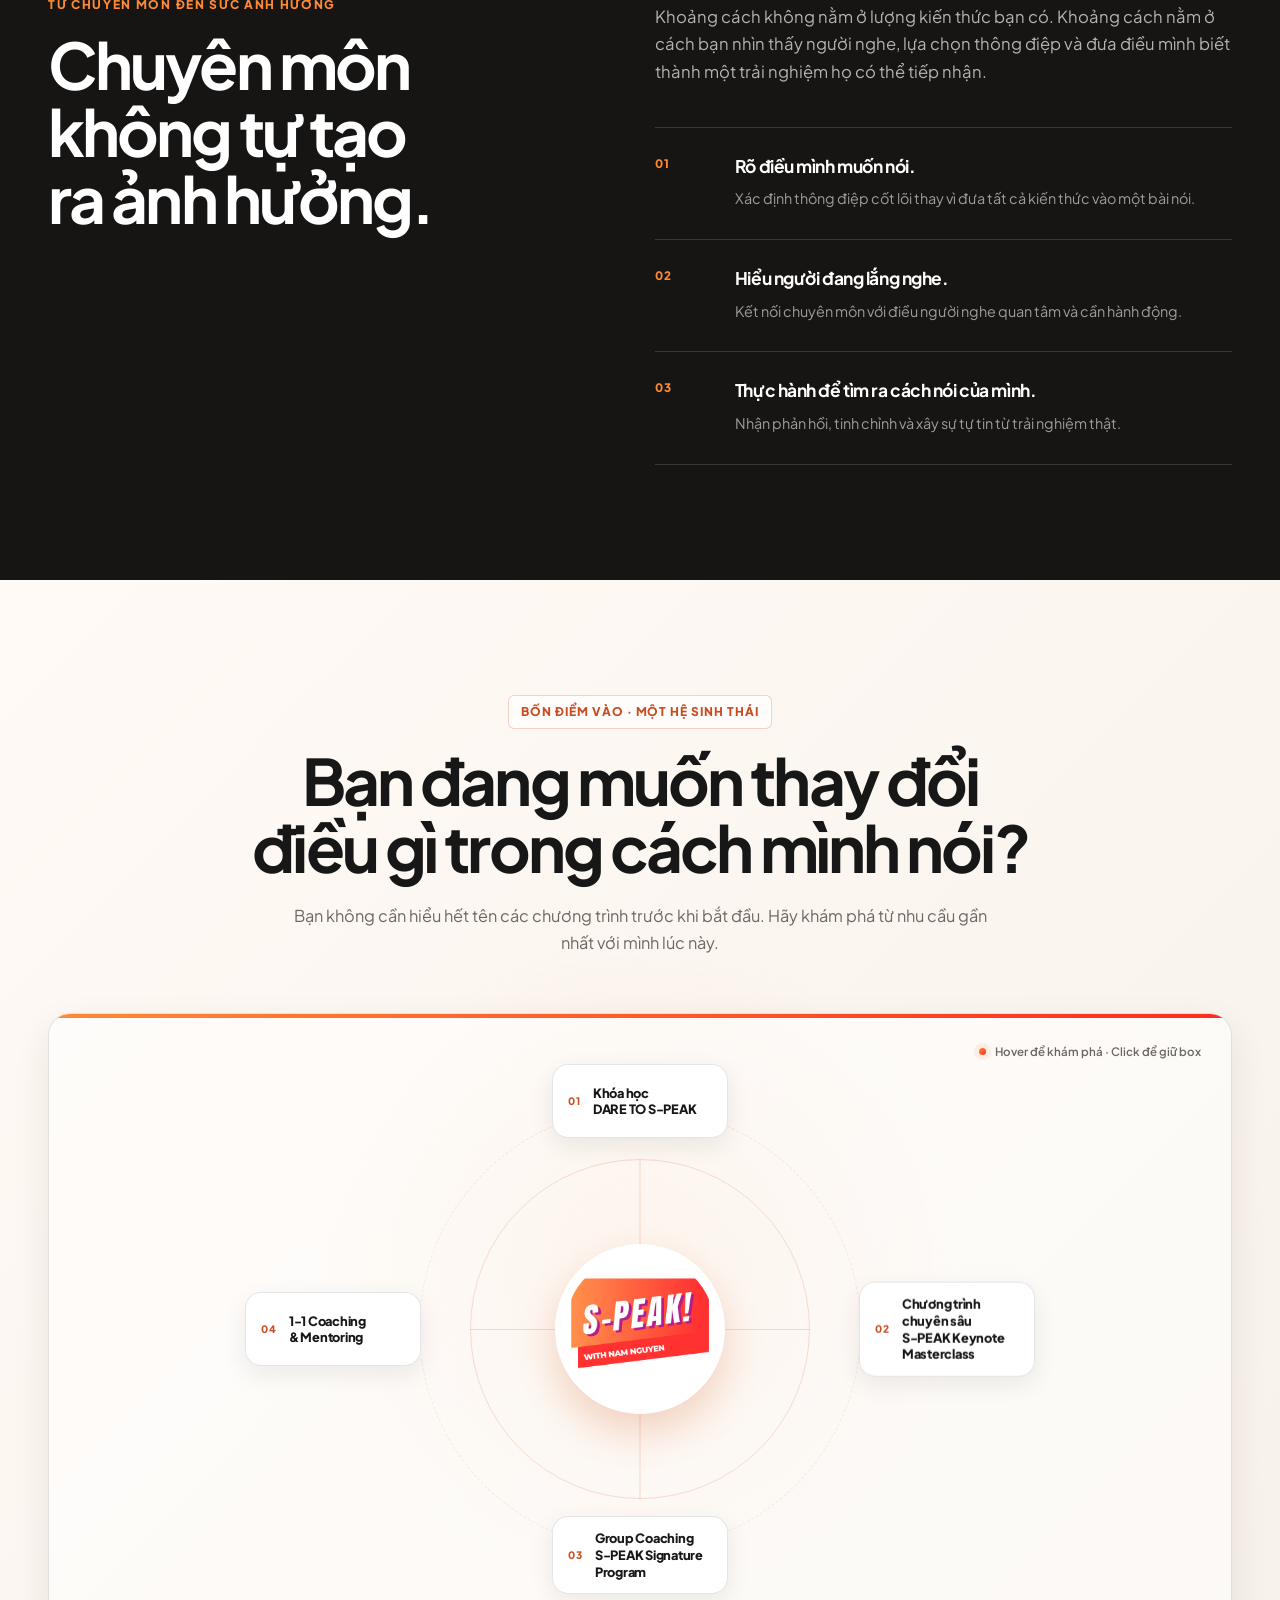
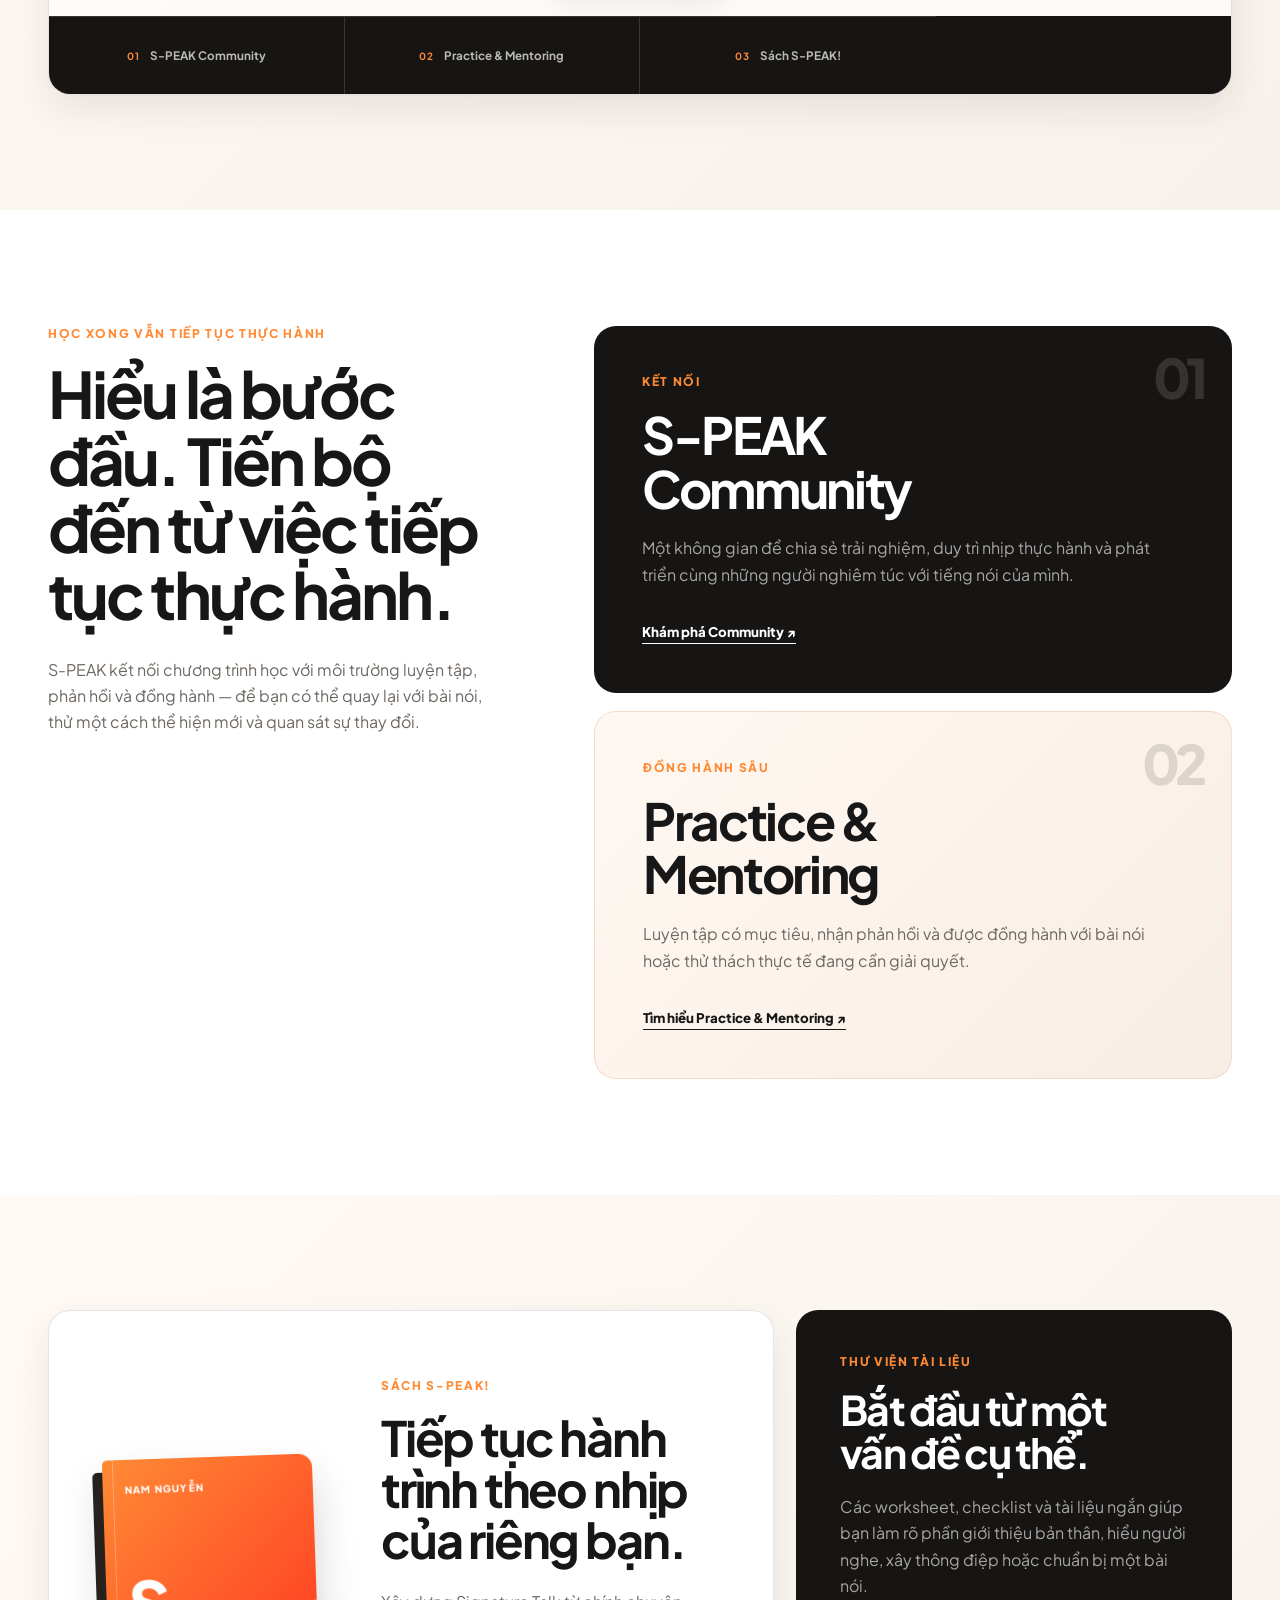
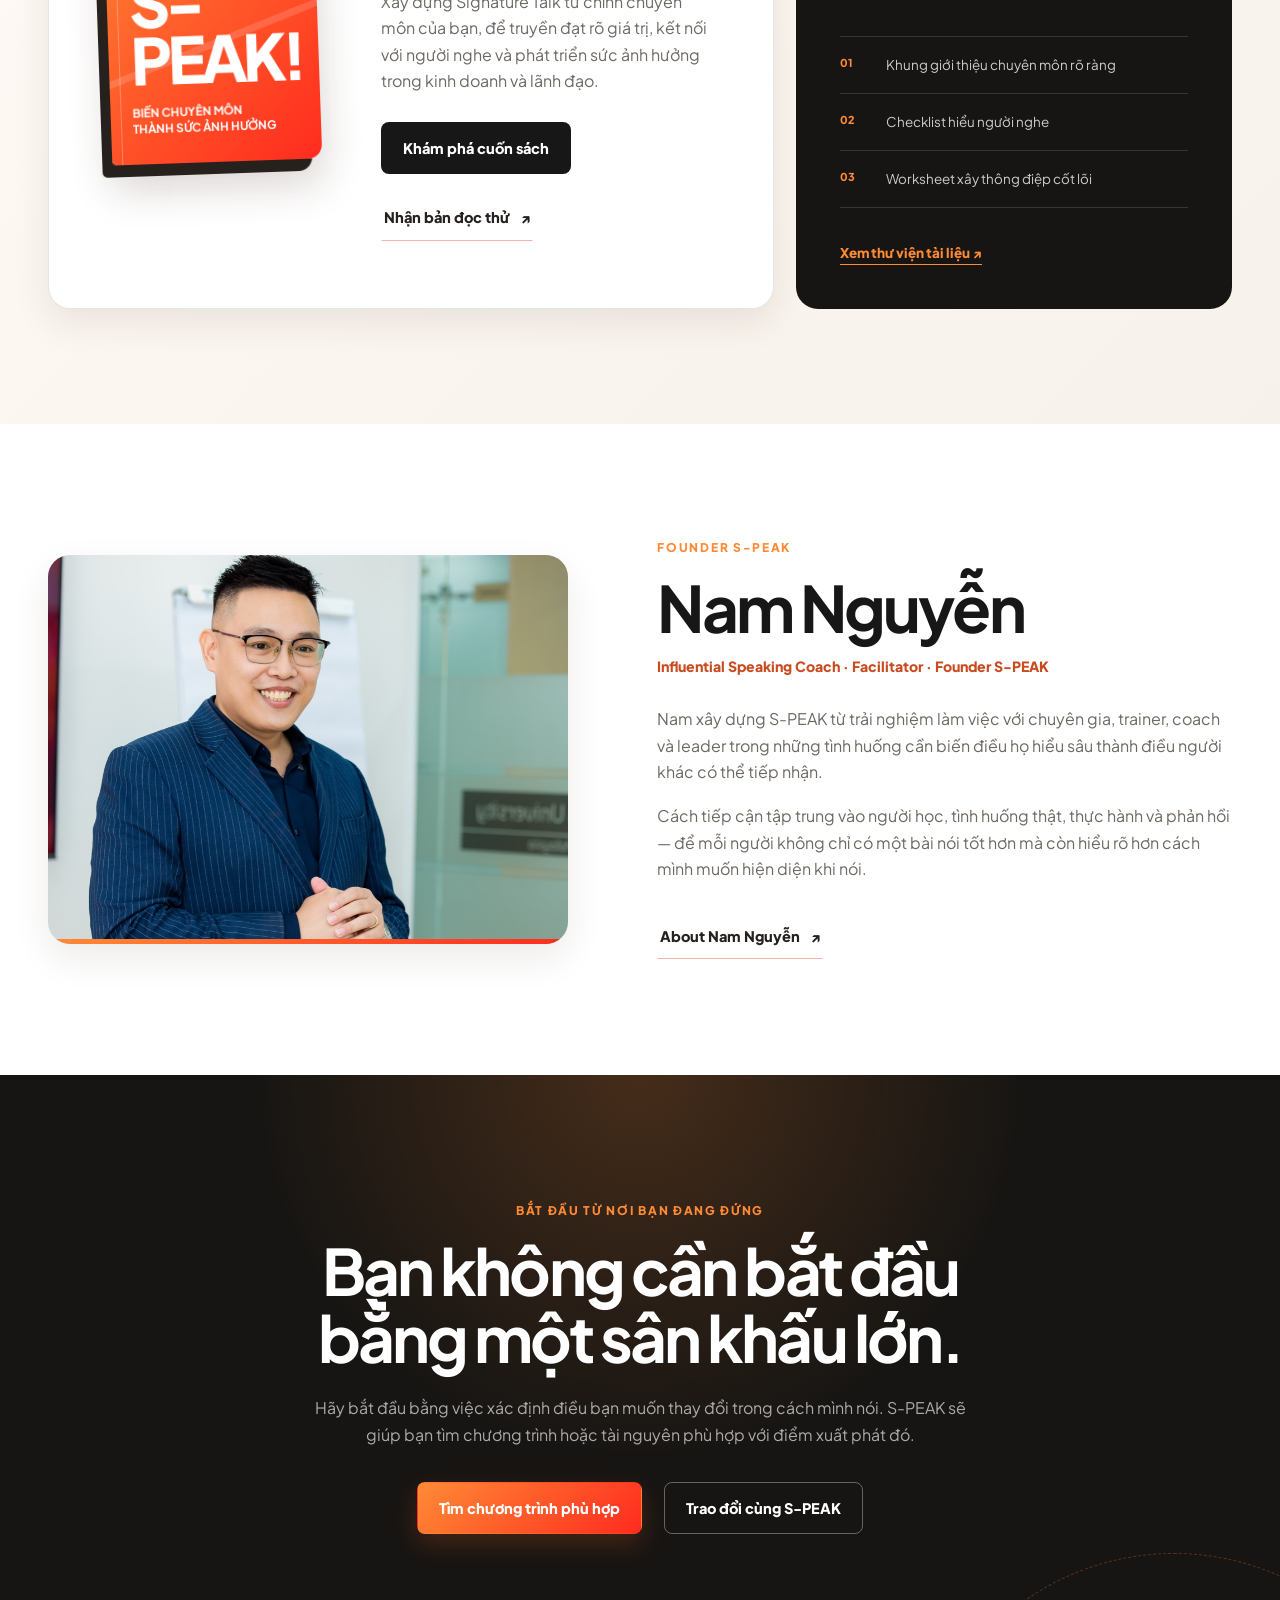
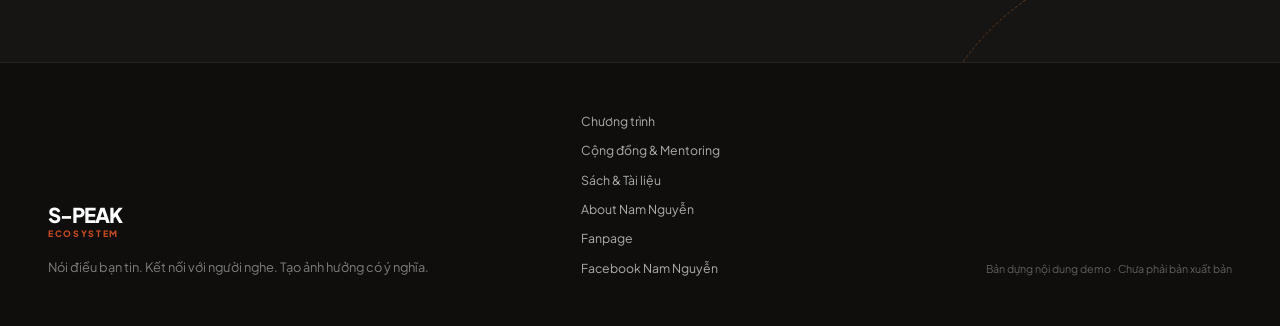
==== commit 48c74be8: "Add consultation form for Group Coaching and 1-1; update Signature need copy; resize logo" ====
--- a/index.html
+++ b/index.html
@@ -264,5 +264,23 @@
       <p class="footer-note">Bản dựng nội dung demo · Chưa phải bản xuất bản</p>
     </div>
   </footer>
+
+  <dialog class="consult-dialog" id="consult-dialog" aria-labelledby="consult-title">
+    <form id="consult-form" method="post" novalidate>
+      <div class="consult-head">
+        <div>
+          <p class="eyebrow" data-consult-program></p>
+          <h2 id="consult-title">Nhận tư vấn chi tiết</h2>
+        </div>
+        <button class="flyout-close" type="button" data-consult-close aria-label="Đóng">×</button>
+      </div>
+      <input type="hidden" name="program" value="">
+      <label>Họ và tên<input name="name" type="text" autocomplete="name" required></label>
+      <label>Email<input name="email" type="email" autocomplete="email" inputmode="email" required></label>
+      <label>Số điện thoại<input name="phone" type="tel" autocomplete="tel" inputmode="tel" required></label>
+      <button class="button button--primary" type="submit">Gửi thông tin</button>
+      <p class="consult-status" data-consult-status role="status" aria-live="polite"></p>
+    </form>
+  </dialog>
 </body>
 </html>
--- a/assets/styles.css
+++ b/assets/styles.css
@@ -628,7 +628,7 @@
 }
 
 .ecosystem-core img {
-  width: 210px;
+  width: 172px;
   max-width: none;
   height: auto;
 }
@@ -1677,3 +1677,49 @@
     transition-duration: .01ms !important;
   }
 }
+
+.consult-dialog {
+  width: min(460px, calc(100vw - 36px));
+  padding: 28px;
+  border: 1px solid var(--line);
+  border-radius: 24px;
+  background: var(--white);
+  box-shadow: var(--shadow-strong);
+  color: var(--ink);
+}
+
+.consult-dialog::backdrop { background: rgba(23, 21, 19, .55); }
+
+.consult-head {
+  display: flex;
+  align-items: flex-start;
+  justify-content: space-between;
+  gap: 16px;
+  margin-bottom: 18px;
+}
+
+.consult-head h2 { margin: 6px 0 0; font-size: 1.5rem; }
+
+.consult-dialog label {
+  display: block;
+  margin-bottom: 14px;
+  font-size: .85rem;
+  font-weight: 700;
+}
+
+.consult-dialog input:not([type="hidden"]) {
+  display: block;
+  width: 100%;
+  margin-top: 6px;
+  padding: 13px 14px;
+  border: 1px solid var(--line);
+  border-radius: 12px;
+  background: var(--paper);
+  font: inherit;
+  font-weight: 500;
+}
+
+.consult-dialog input:focus-visible { outline: 2px solid var(--orange); outline-offset: 1px; }
+.consult-dialog .button { width: 100%; justify-content: center; margin-top: 4px; }
+.consult-status { min-height: 1.4em; margin: 12px 0 0; font-size: .88rem; color: var(--muted); }
+.consult-status.is-error { color: #b42318; }
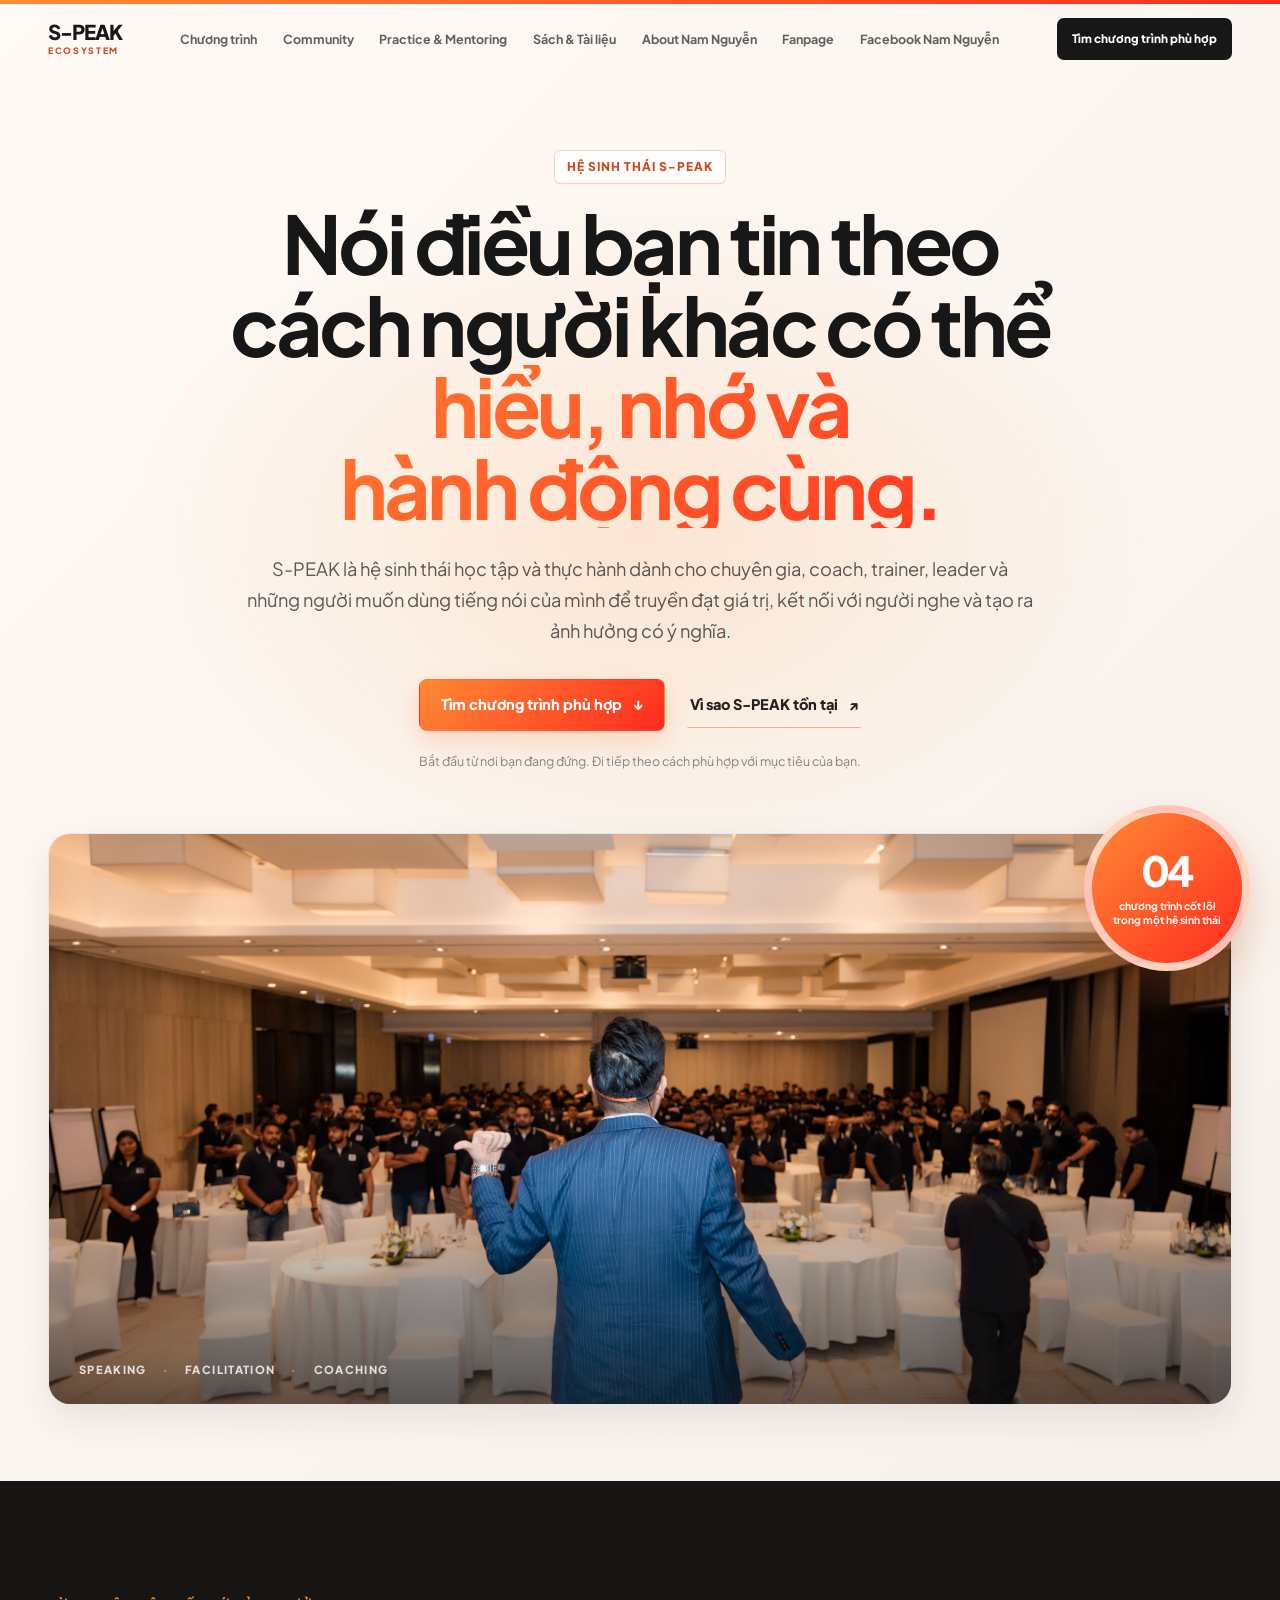
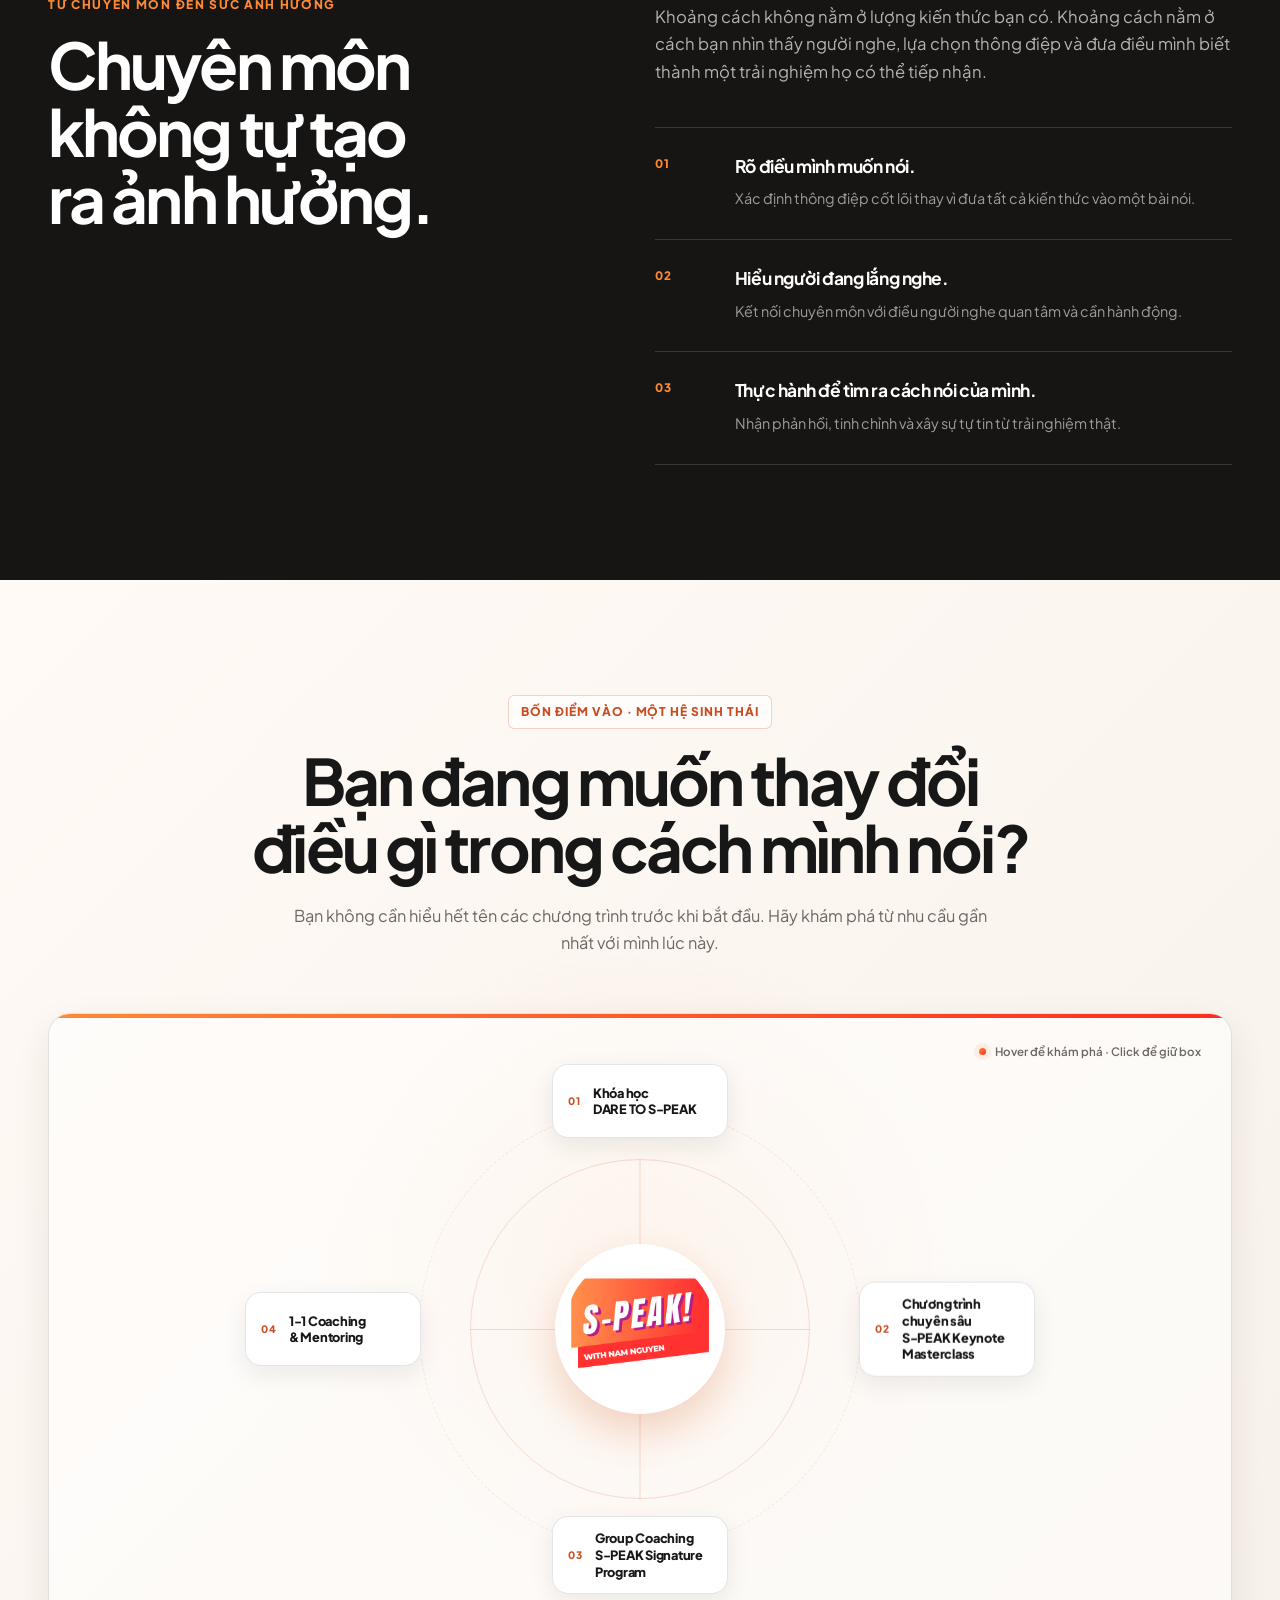
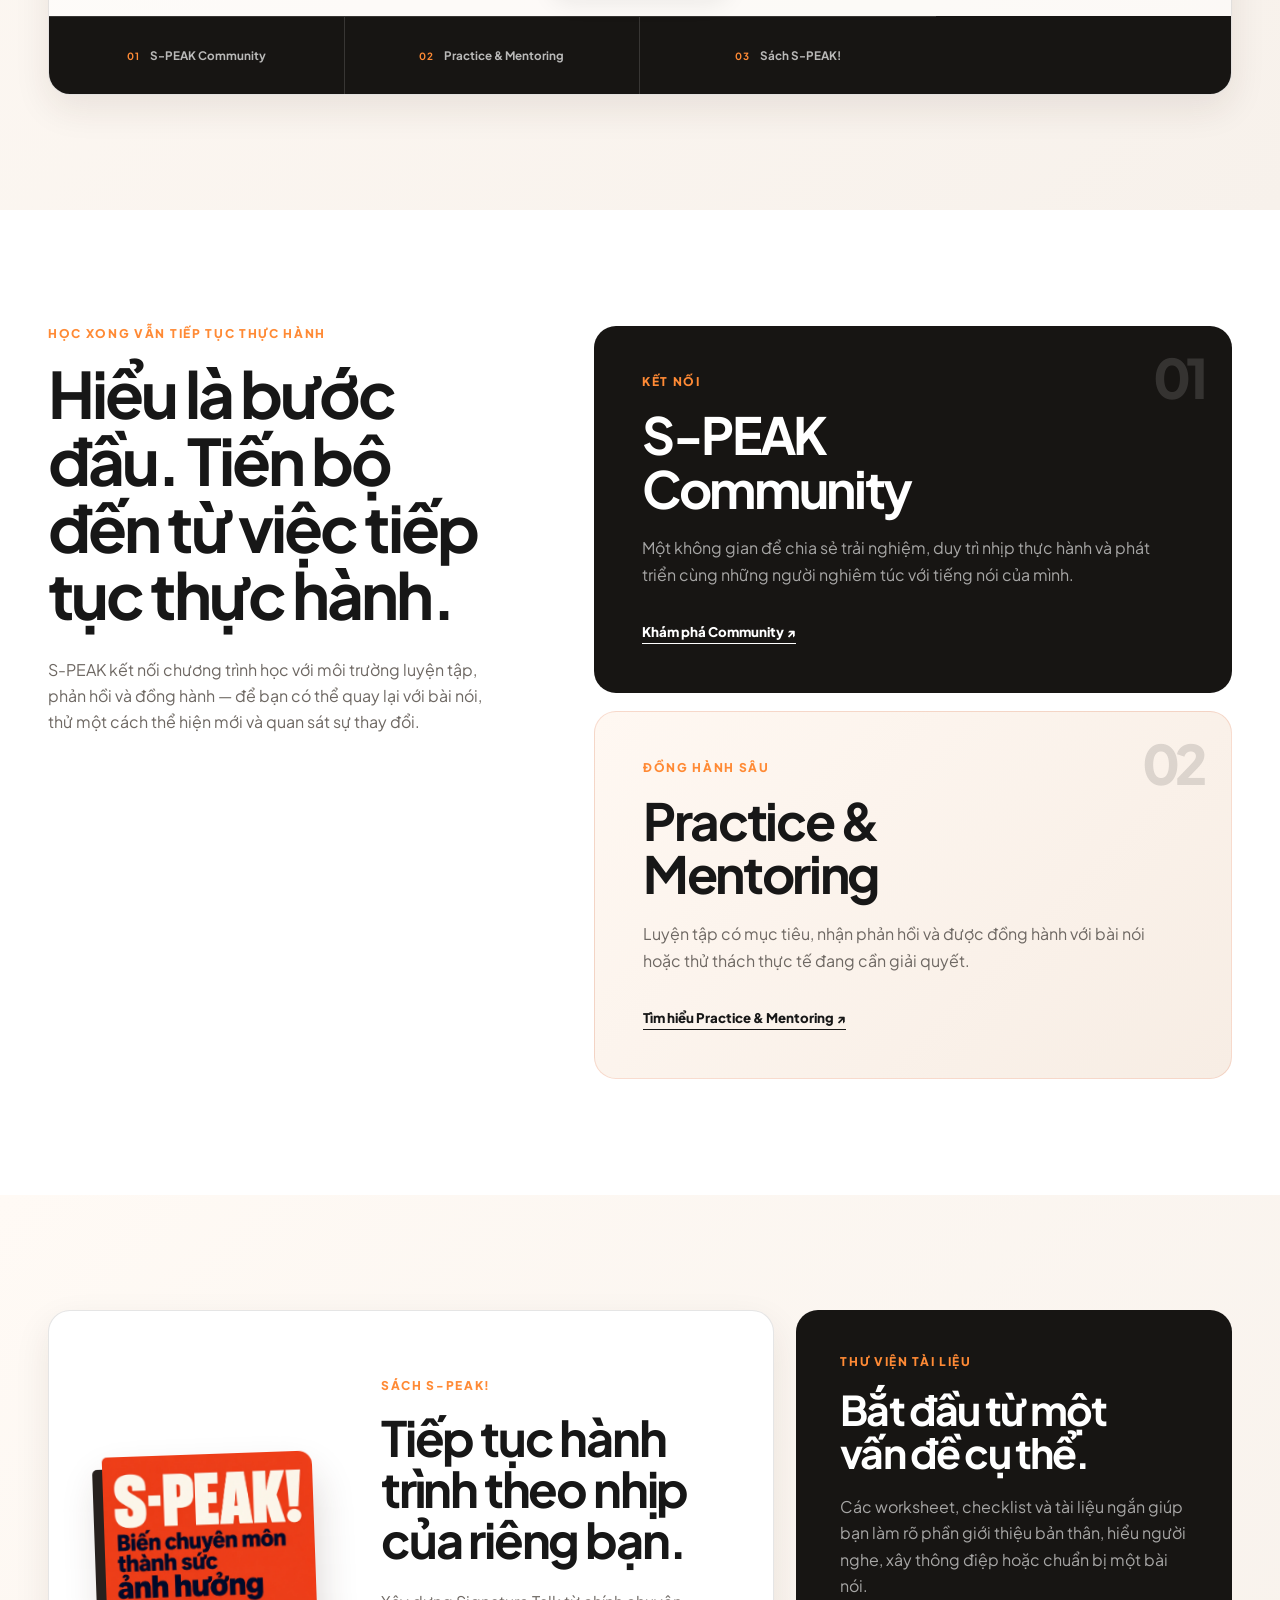
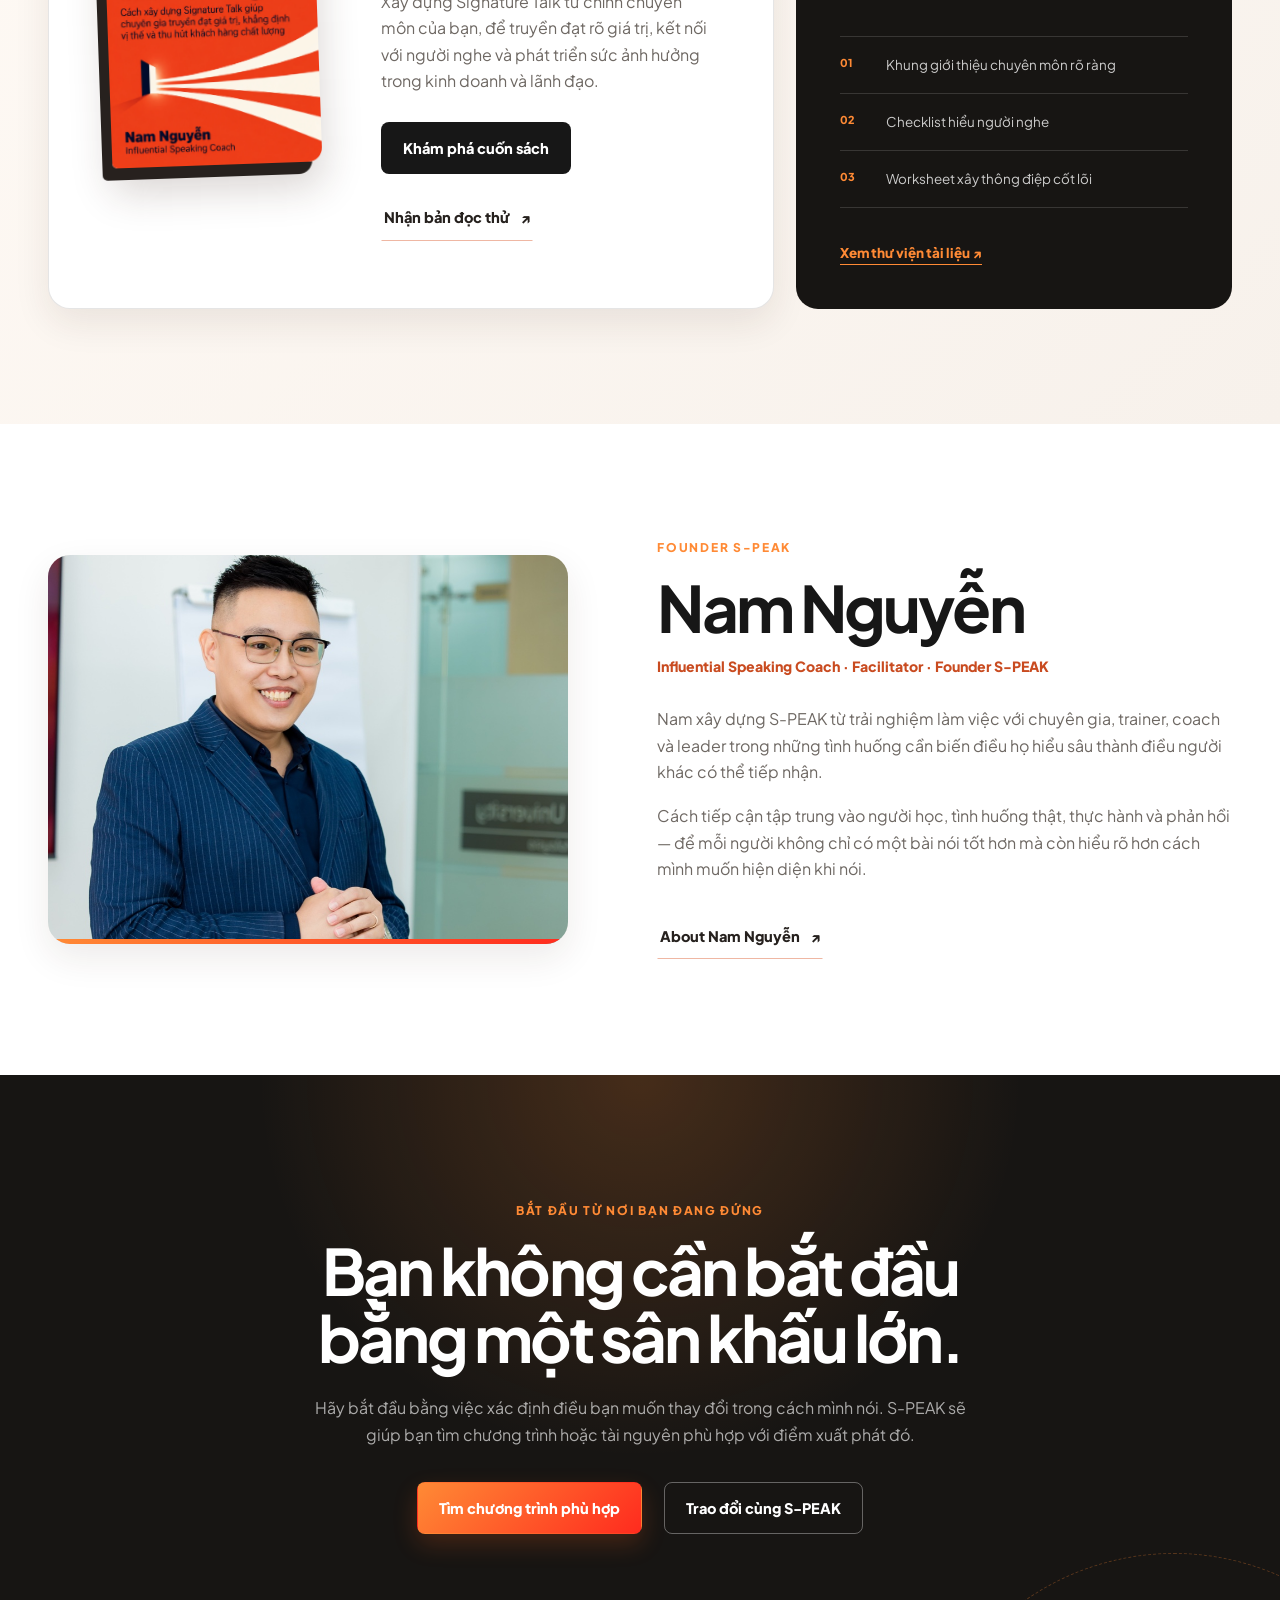
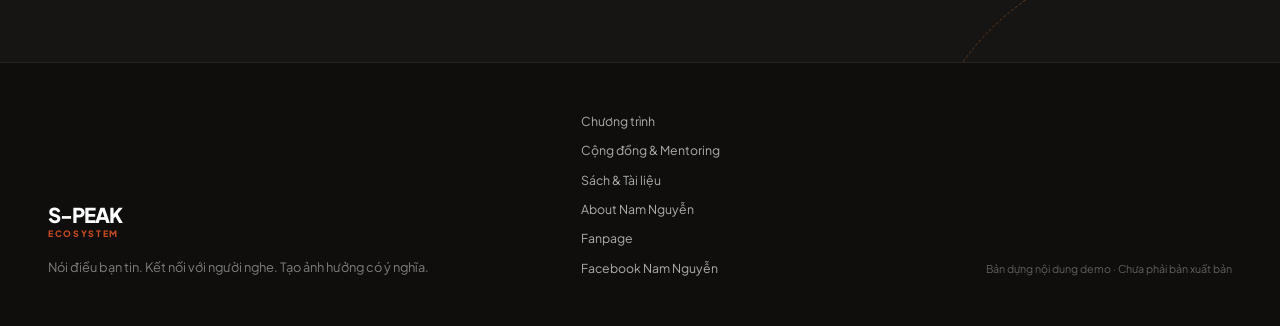
==== commit ff2fe08b: "Use real book cover image on homepage" ====
--- a/index.html
+++ b/index.html
@@ -188,11 +188,7 @@
     <section class="section resources-section" id="resources">
       <div class="container resource-grid">
         <article class="book-feature" data-reveal>
-          <div class="book-cover" aria-hidden="true">
-            <span>Nam Nguyễn</span>
-            <strong>S-PEAK!</strong>
-            <p>Biến chuyên môn<br>thành sức ảnh hưởng</p>
-          </div>
+          <img class="book-cover" src="./assets/images/book-cover.webp" width="1030" height="1526" alt="Bìa sách S-PEAK! Biến chuyên môn thành sức ảnh hưởng của Nam Nguyễn" loading="lazy">
           <div class="book-copy">
             <p class="eyebrow">Sách S-PEAK!</p>
             <h2>Tiếp tục hành trình theo nhịp của riêng bạn.</h2>
@@ -269,12 +265,19 @@
     <form id="consult-form" method="post" novalidate>
       <div class="consult-head">
         <div>
-          <p class="eyebrow" data-consult-program></p>
           <h2 id="consult-title">Nhận tư vấn chi tiết</h2>
         </div>
         <button class="flyout-close" type="button" data-consult-close aria-label="Đóng">×</button>
       </div>
-      <input type="hidden" name="program" value="">
+      <label>Chương trình bạn muốn được tư vấn
+        <select name="program" required>
+          <option value="" disabled selected>Chọn chương trình</option>
+          <option>Khóa học DARE TO S-PEAK</option>
+          <option>Chương trình chuyên sâu S-PEAK Keynote Masterclass</option>
+          <option>Group Coaching S-PEAK Signature Program</option>
+          <option>1-1 Coaching &amp; Mentoring</option>
+        </select>
+      </label>
       <label>Họ và tên<input name="name" type="text" autocomplete="name" required></label>
       <label>Email<input name="email" type="email" autocomplete="email" inputmode="email" required></label>
       <label>Số điện thoại<input name="phone" type="tel" autocomplete="tel" inputmode="tel" required></label>
--- a/assets/styles.css
+++ b/assets/styles.css
@@ -1707,7 +1707,8 @@
   font-weight: 700;
 }
 
-.consult-dialog input:not([type="hidden"]) {
+.consult-dialog input:not([type="hidden"]),
+.consult-dialog select {
   display: block;
   width: 100%;
   margin-top: 6px;
@@ -1723,3 +1724,13 @@
 .consult-dialog .button { width: 100%; justify-content: center; margin-top: 4px; }
 .consult-status { min-height: 1.4em; margin: 12px 0 0; font-size: .88rem; color: var(--muted); }
 .consult-status.is-error { color: #b42318; }
+
+img.book-cover {
+  display: block;
+  width: 100%;
+  height: auto;
+  aspect-ratio: 1030 / 1526;
+  padding: 0;
+  object-fit: cover;
+  background: none;
+}
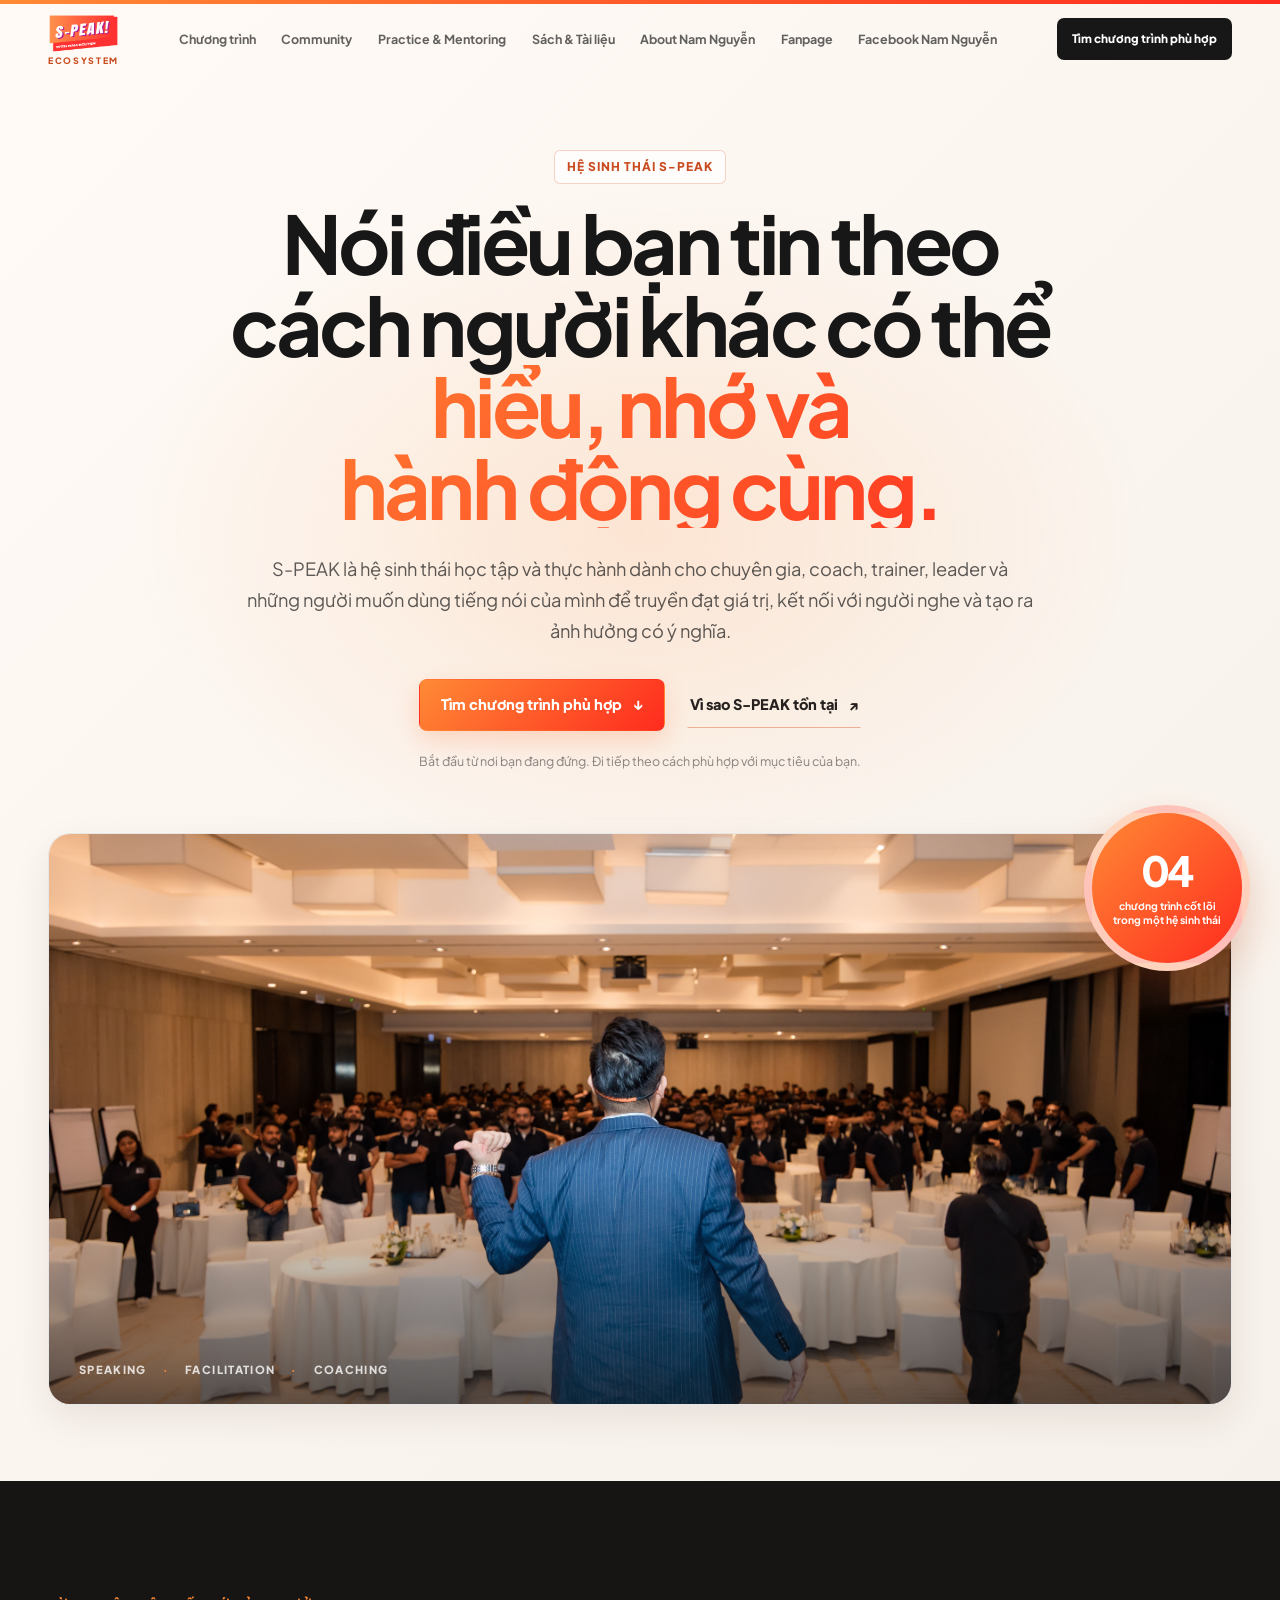
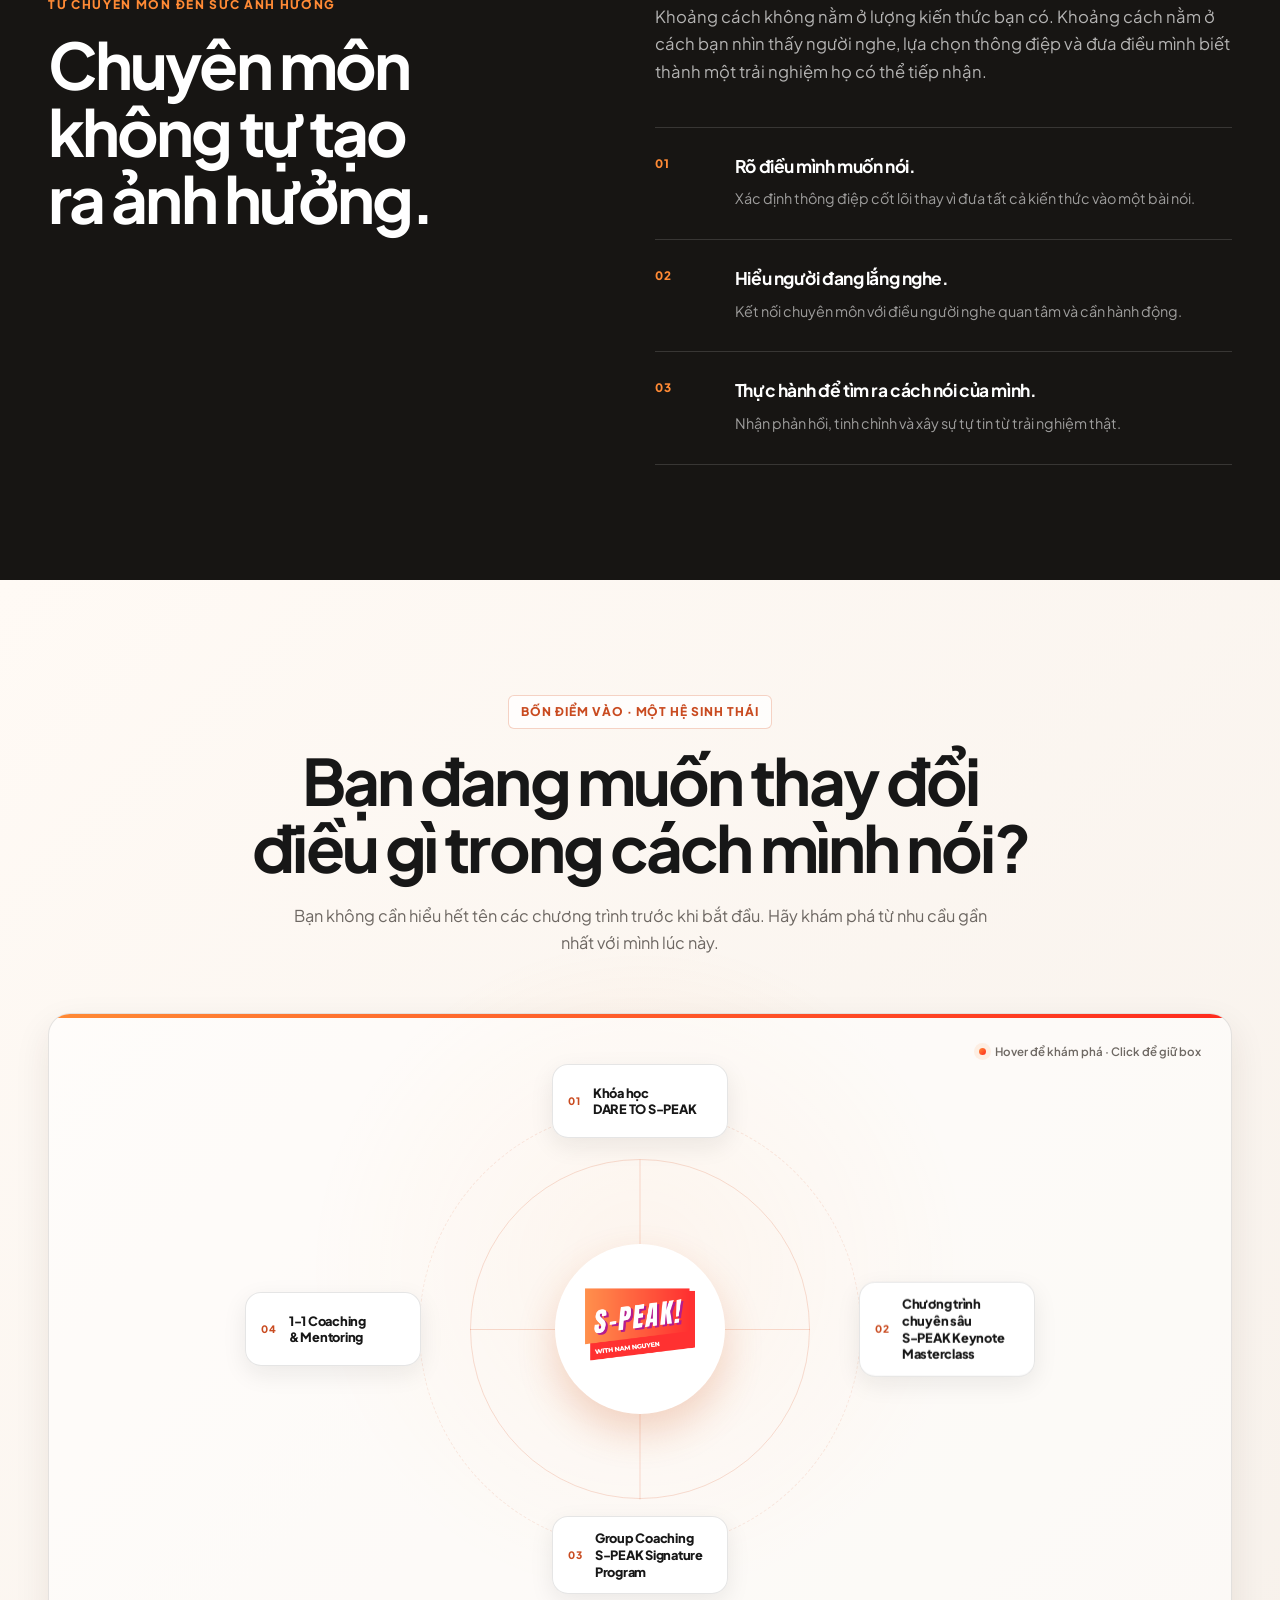
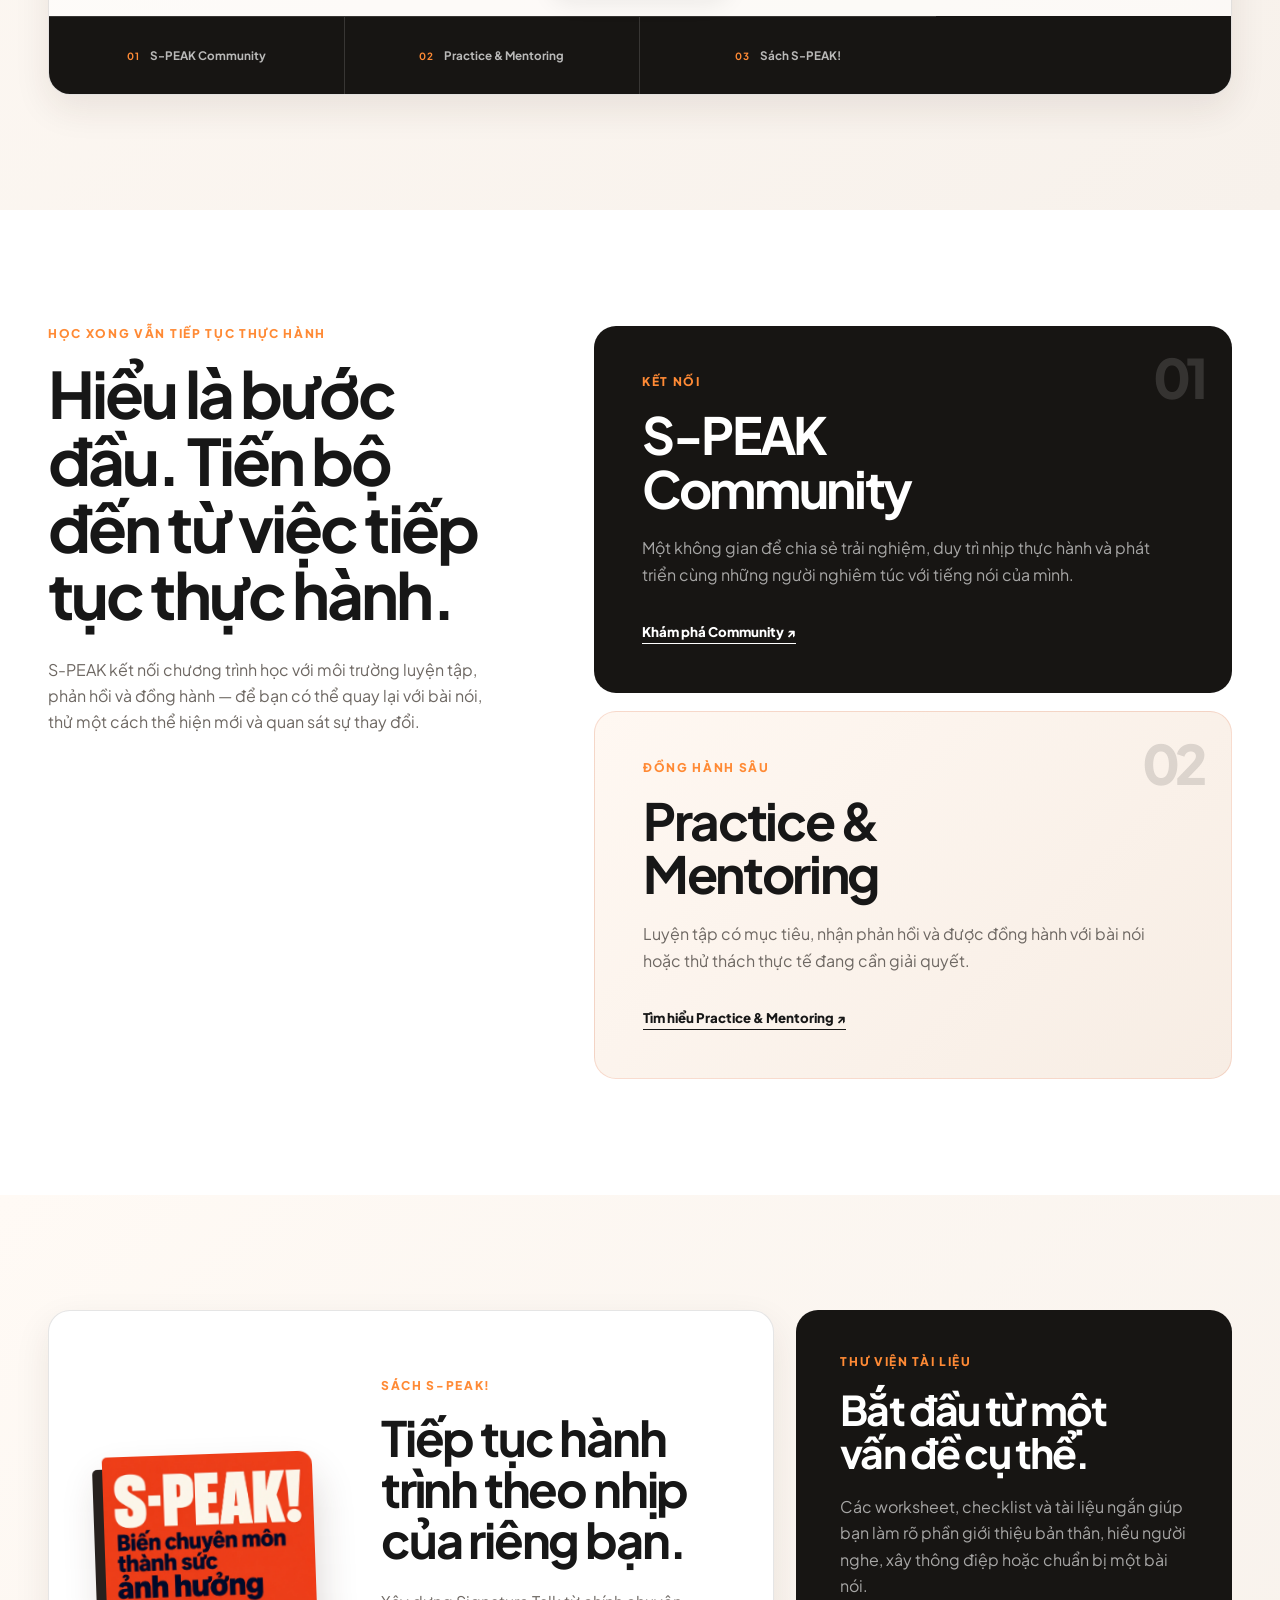
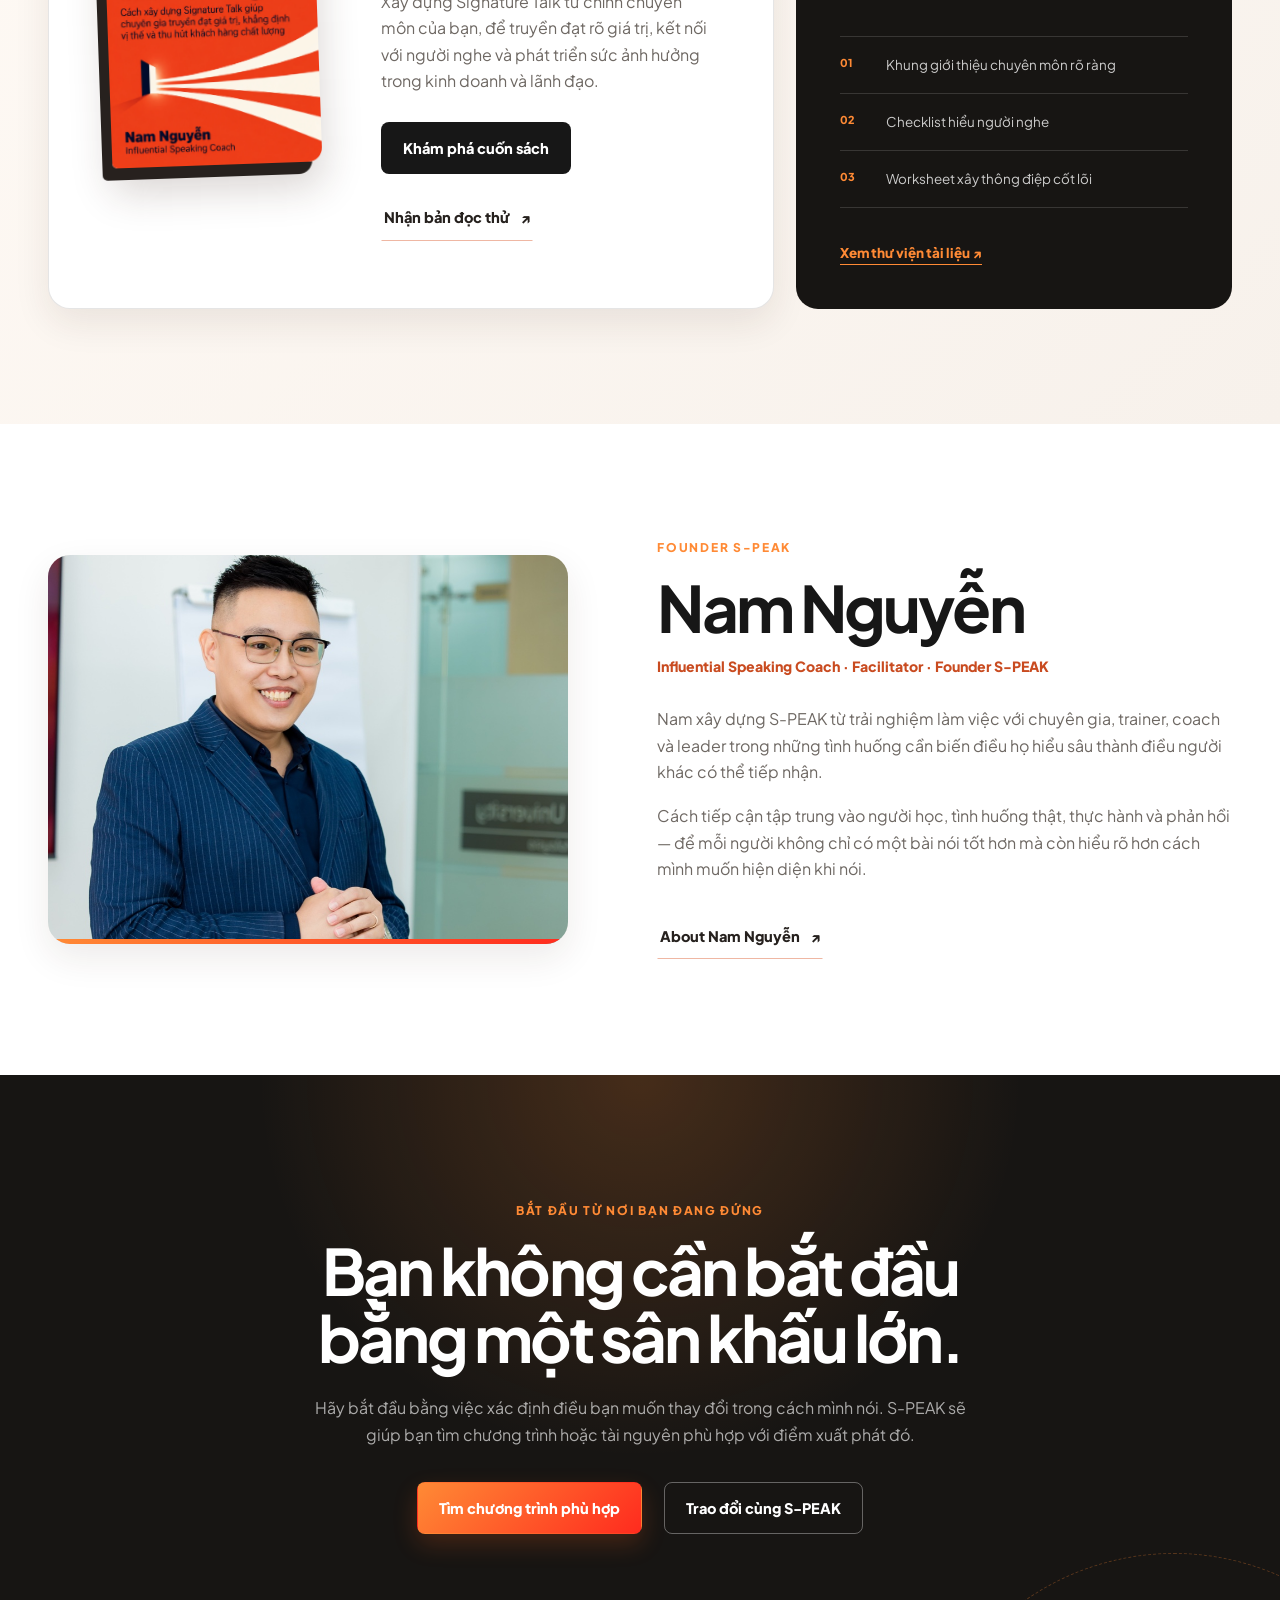
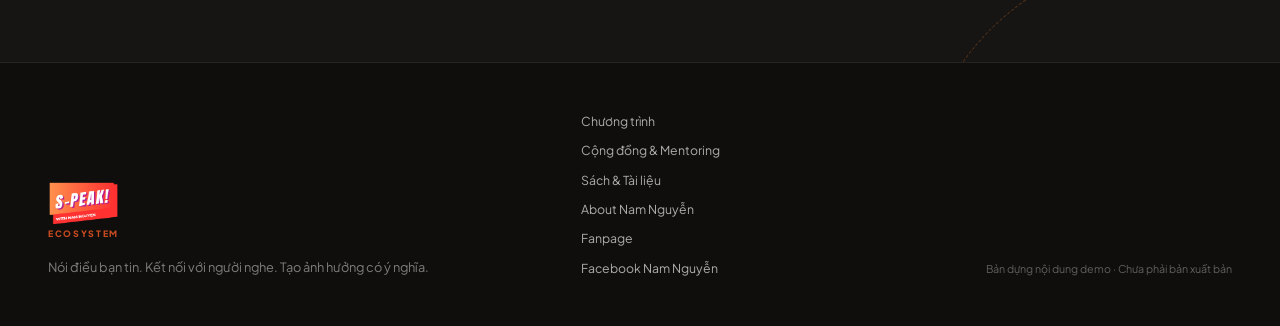
==== commit 9046bdb1: "Use logo in header/footer brand" ====
--- a/index.html
+++ b/index.html
@@ -22,7 +22,7 @@
   <header class="site-header" data-site-header>
     <div class="container header-inner">
       <a class="brand" href="#top" aria-label="S-PEAK — về đầu trang">
-        <span class="brand-name">S-PEAK</span>
+        <img class="brand-logo" src="./assets/images/speak-logo-crop.png" width="420" height="290" alt="S-PEAK">
         <span class="brand-note">Ecosystem</span>
       </a>
 
@@ -246,7 +246,7 @@
   <footer class="site-footer">
     <div class="container footer-grid">
       <div>
-        <a class="brand brand--footer" href="#top"><span class="brand-name">S-PEAK</span><span class="brand-note">Ecosystem</span></a>
+        <a class="brand brand--footer" href="#top"><img class="brand-logo" src="./assets/images/speak-logo-crop.png" width="420" height="290" alt="S-PEAK"><span class="brand-note">Ecosystem</span></a>
         <p>Nói điều bạn tin. Kết nối với người nghe. Tạo ảnh hưởng có ý nghĩa.</p>
       </div>
       <nav aria-label="Điều hướng cuối trang">
--- a/assets/styles.css
+++ b/assets/styles.css
@@ -275,6 +275,14 @@
   line-height: 1;
 }
 
+.brand-logo {
+  display: block;
+  width: auto;
+  height: 40px;
+}
+
+.brand--footer .brand-logo { height: 46px; }
+
 .brand-name {
   font-size: 1.28rem;
   font-weight: 800;
@@ -628,7 +636,7 @@
 }
 
 .ecosystem-core img {
-  width: 172px;
+  width: 138px;
   max-width: none;
   height: auto;
 }
@@ -1734,3 +1742,26 @@
   object-fit: cover;
   background: none;
 }
+
+@keyframes node-drift-cw {
+  0%, 100% { translate: 0 -9px; }
+  25% { translate: 9px 0; }
+  50% { translate: 0 9px; }
+  75% { translate: -9px 0; }
+}
+
+@media (min-width: 721px) {
+  .program-node {
+    animation: node-drift-cw 14s linear infinite;
+  }
+
+  .program-node[data-program="speak"] { animation-delay: -3.5s; }
+  .program-node[data-program="keynote"] { animation-delay: -7s; }
+  .program-node[data-program="expert"] { animation-delay: -10.5s; }
+
+  .program-node:hover,
+  .program-node:focus-visible,
+  .program-node.is-active {
+    animation-play-state: paused;
+  }
+}
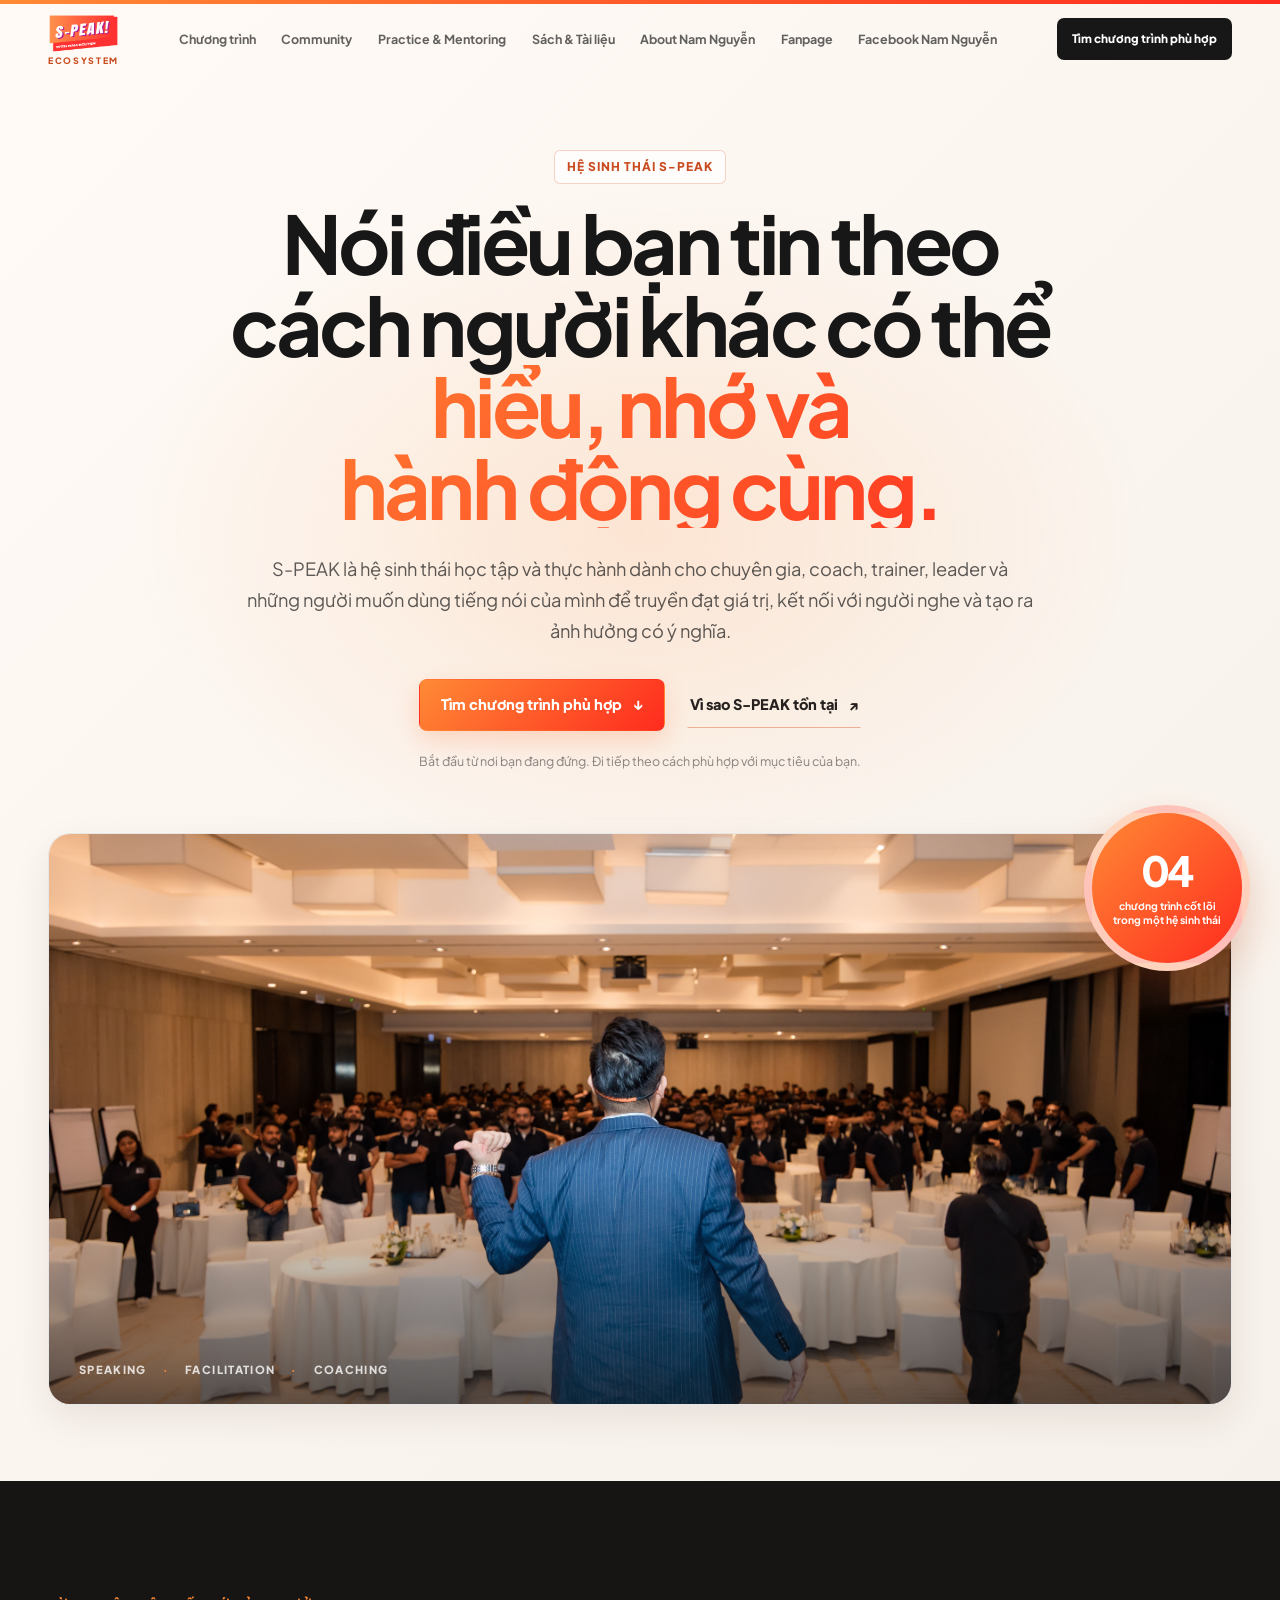
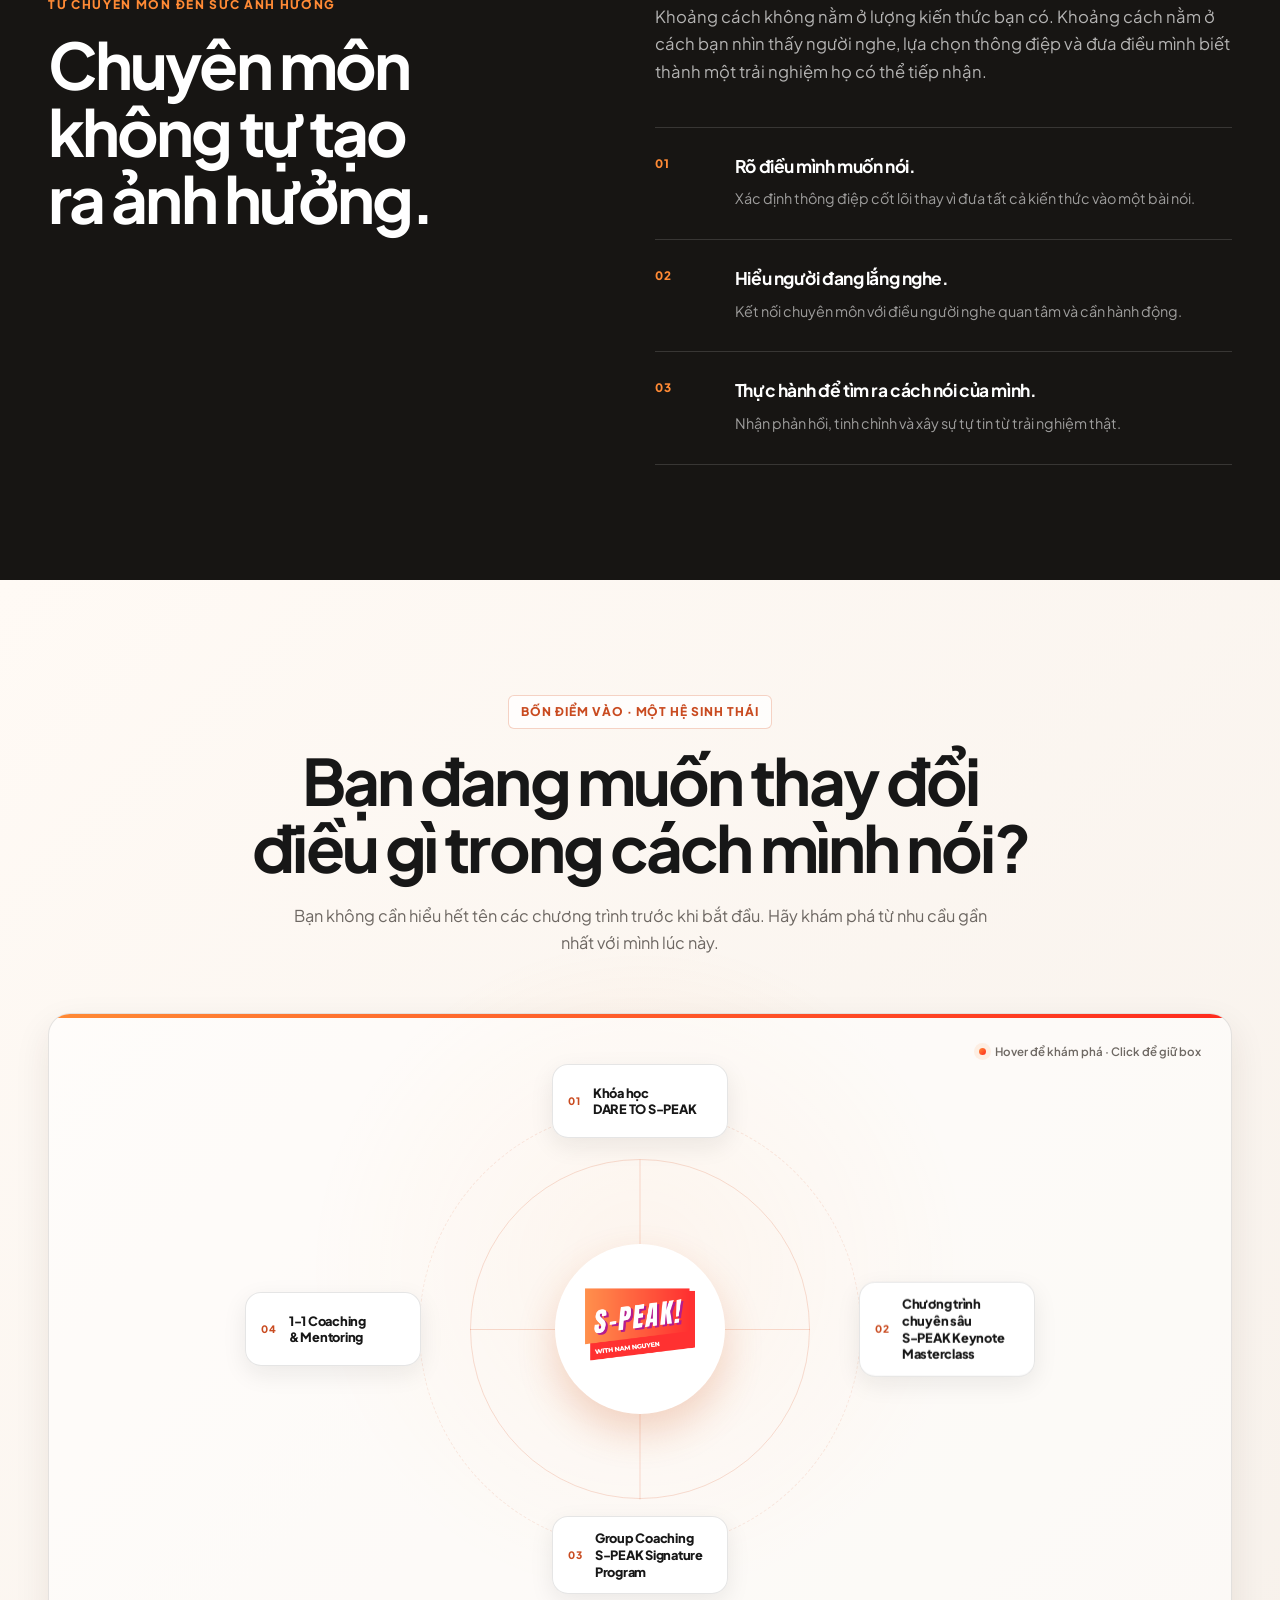
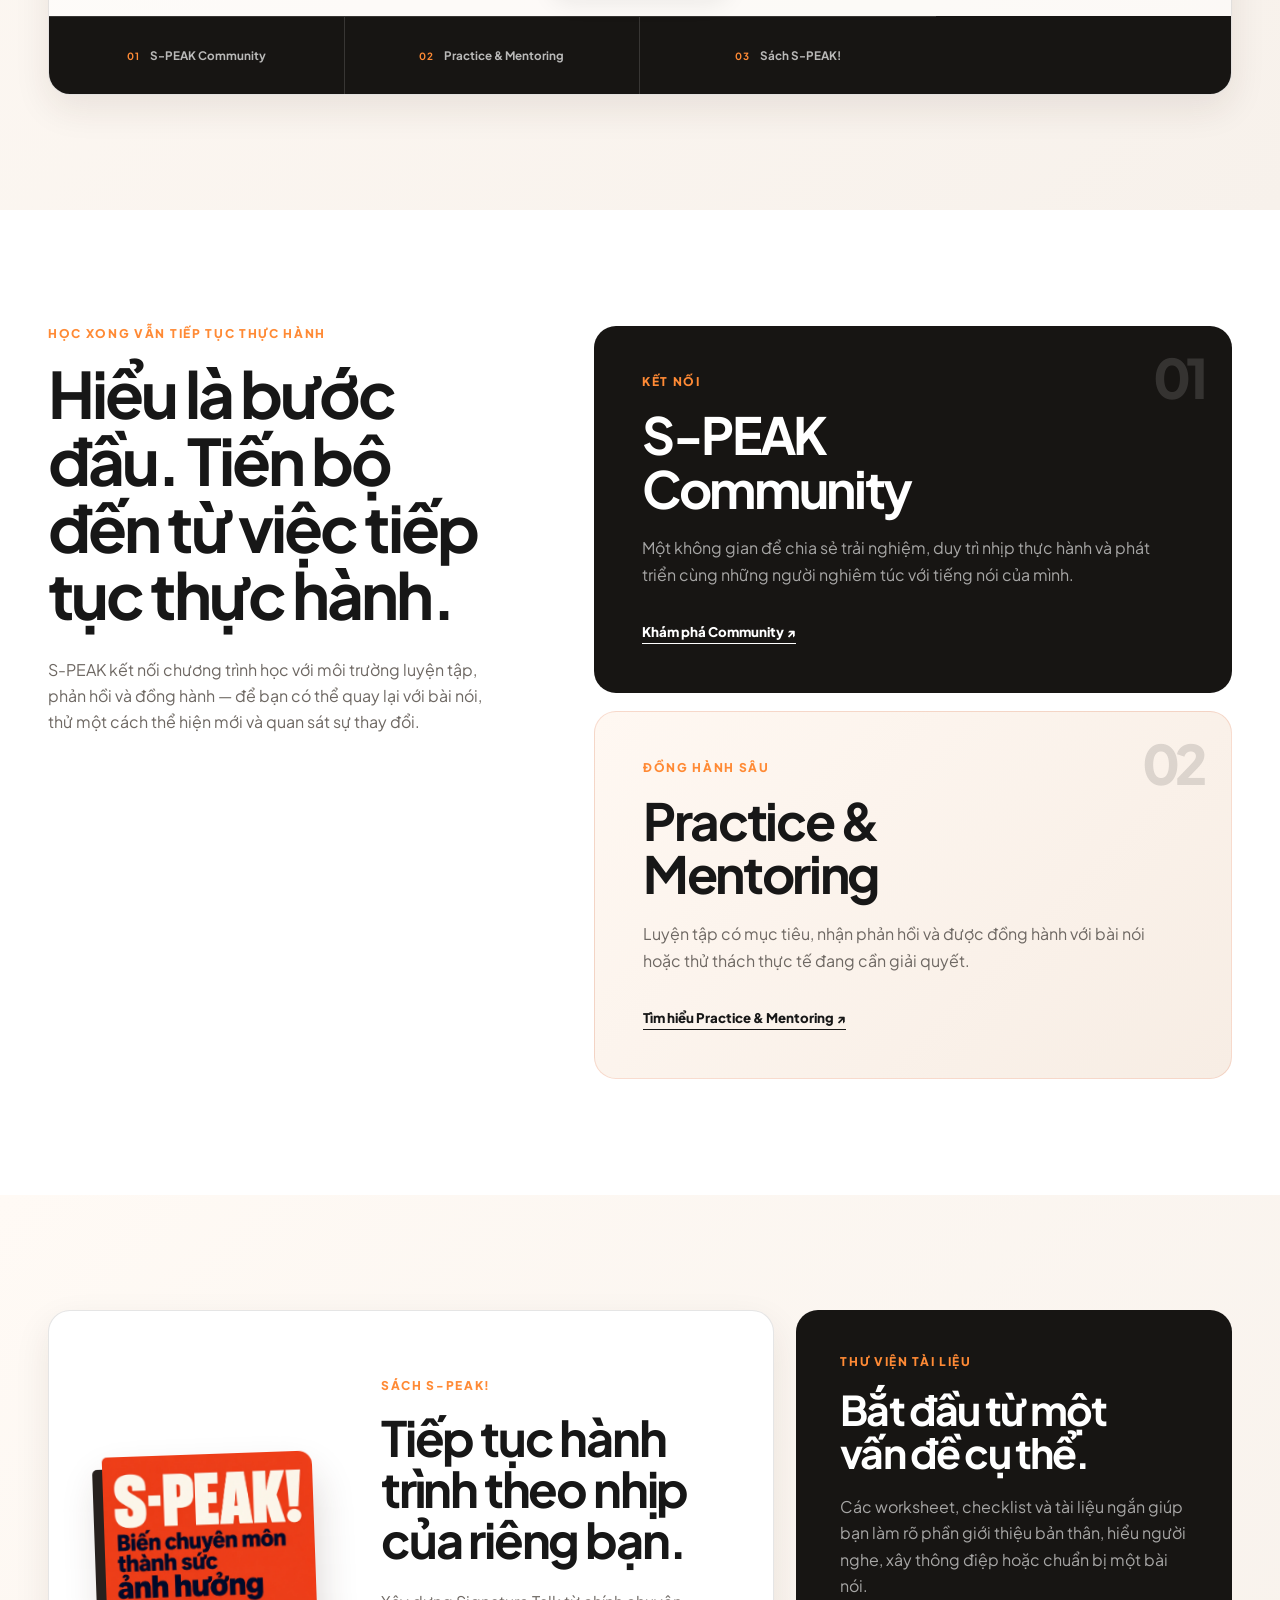
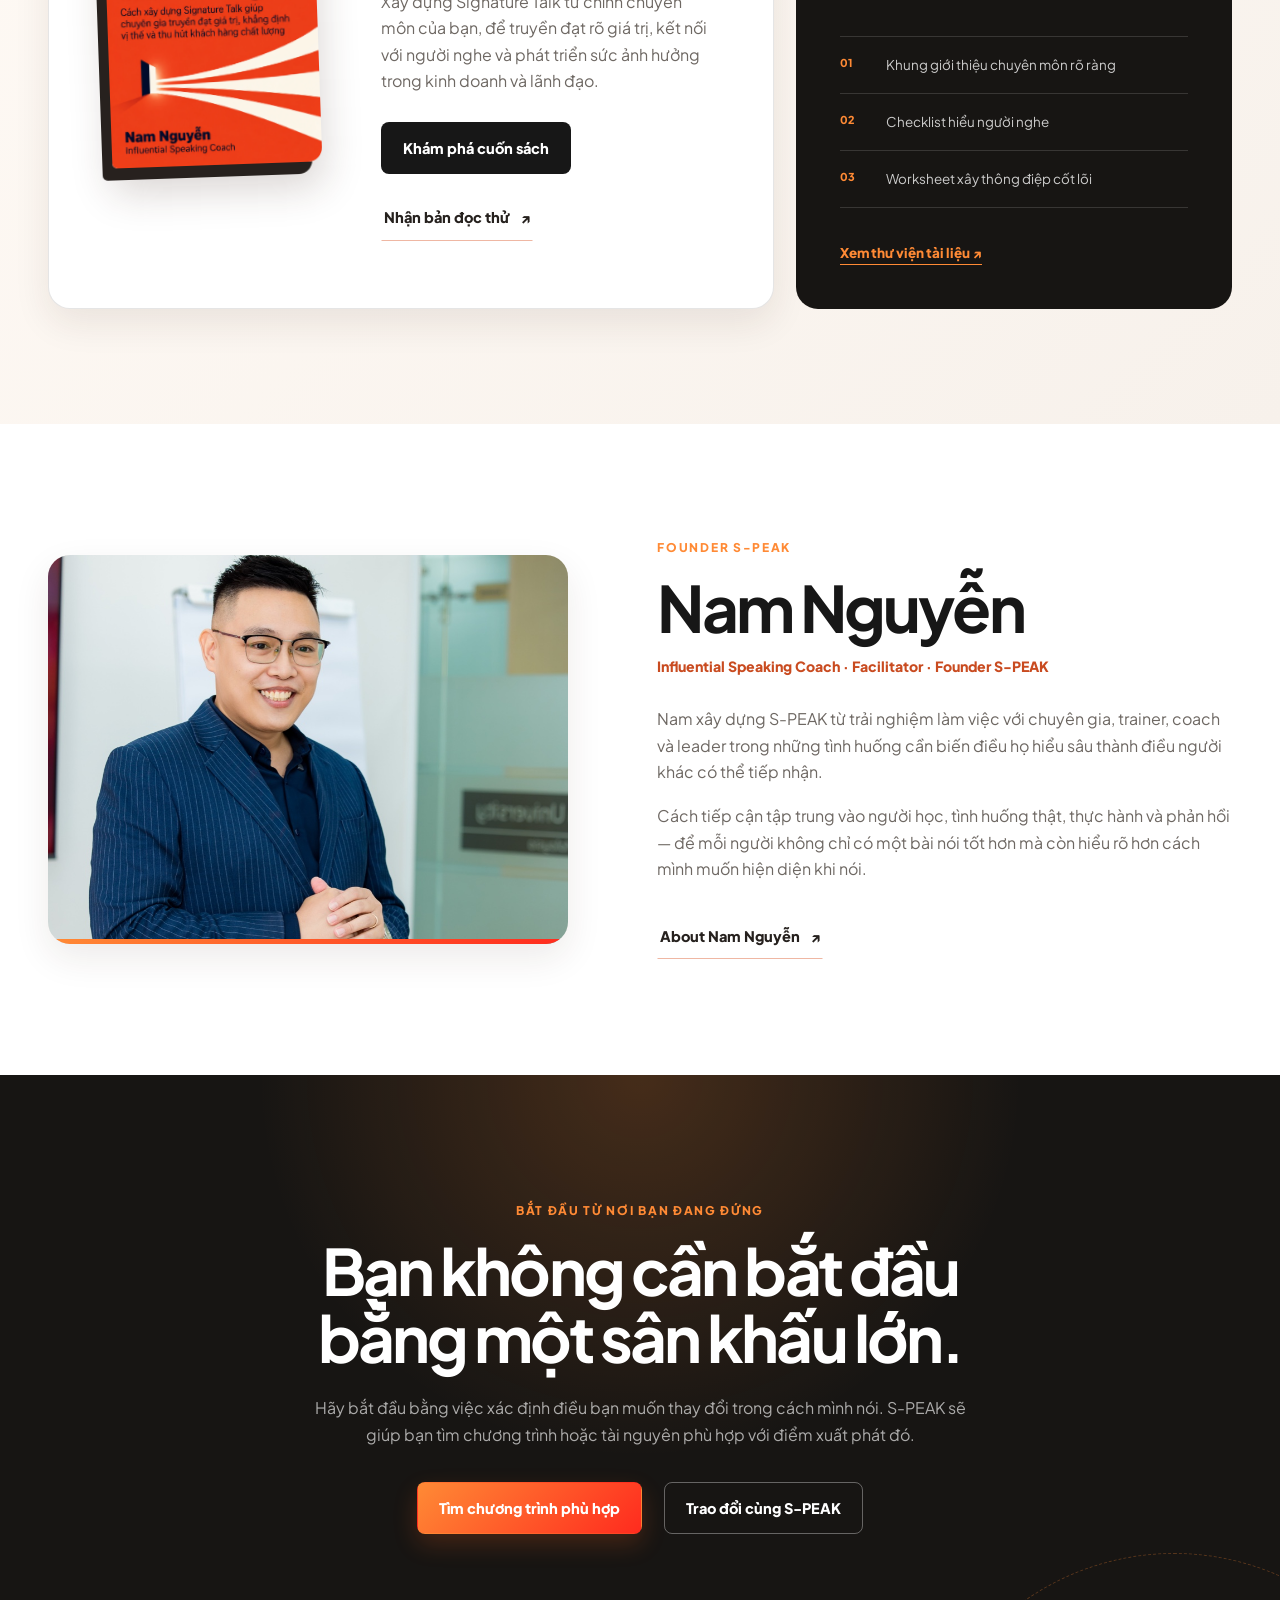
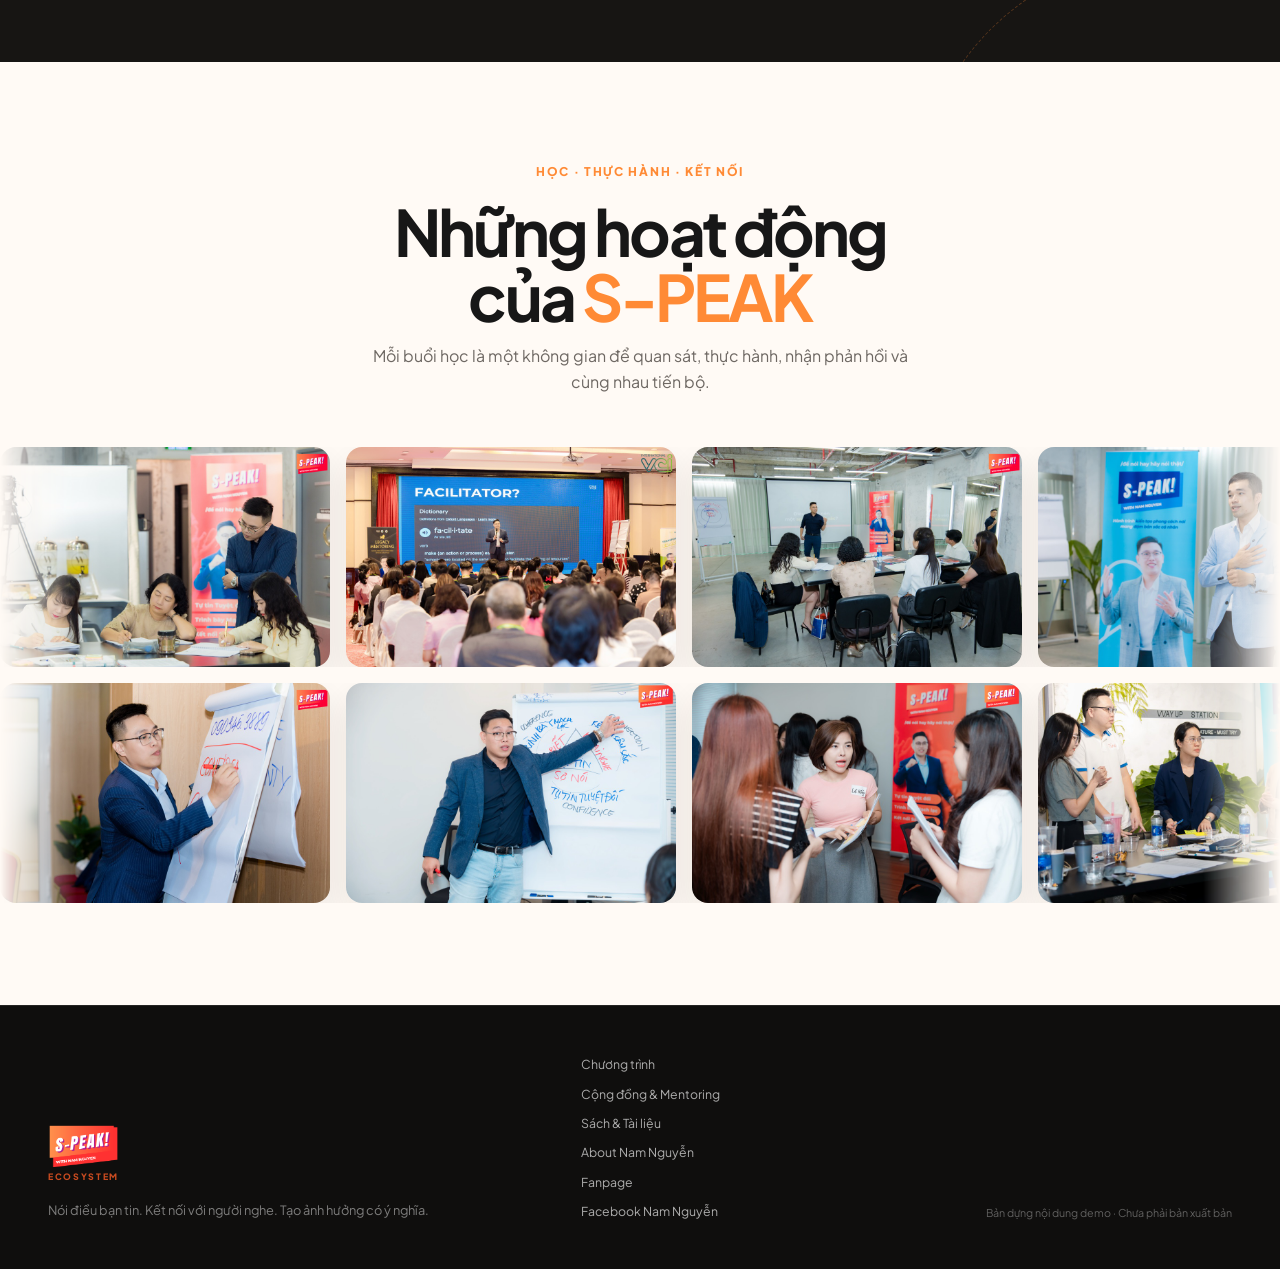
==== commit 321695a0: "Add scrolling activities gallery section" ====
--- a/index.html
+++ b/index.html
@@ -241,6 +241,16 @@
         </div>
       </div>
     </section>
+
+    <section class="section gallery-section" aria-labelledby="gallery-title">
+      <div class="container gallery-head" data-reveal>
+        <p class="eyebrow">Học · Thực hành · Kết nối</p>
+        <h2 id="gallery-title">Những hoạt động<br>của <em>S-PEAK</em></h2>
+        <p>Mỗi buổi học là một không gian để quan sát, thực hành, nhận phản hồi và cùng nhau tiến bộ.</p>
+      </div>
+      <div class="gallery-row"><ul class="gallery-track"><li><img src="./assets/images/activities/activity-01.jpg" width="960" height="640" alt="Hoạt động học và thực hành tại S-PEAK" loading="lazy"></li><li><img src="./assets/images/activities/activity-02.jpg" width="960" height="640" alt="Hoạt động học và thực hành tại S-PEAK" loading="lazy"></li><li><img src="./assets/images/activities/activity-03.jpg" width="960" height="640" alt="Hoạt động học và thực hành tại S-PEAK" loading="lazy"></li><li><img src="./assets/images/activities/activity-04.jpg" width="960" height="640" alt="Hoạt động học và thực hành tại S-PEAK" loading="lazy"></li><li><img src="./assets/images/activities/activity-05.jpg" width="960" height="640" alt="Hoạt động học và thực hành tại S-PEAK" loading="lazy"></li><li><img src="./assets/images/activities/activity-06.jpg" width="960" height="640" alt="Hoạt động học và thực hành tại S-PEAK" loading="lazy"></li><li><img src="./assets/images/activities/activity-07.jpg" width="960" height="640" alt="Hoạt động học và thực hành tại S-PEAK" loading="lazy"></li><li><img src="./assets/images/activities/activity-08.jpg" width="960" height="640" alt="Hoạt động học và thực hành tại S-PEAK" loading="lazy"></li><li><img src="./assets/images/activities/activity-09.jpg" width="960" height="640" alt="Hoạt động học và thực hành tại S-PEAK" loading="lazy"></li><li aria-hidden="true"><img src="./assets/images/activities/activity-01.jpg" width="960" height="640" alt="" loading="lazy"></li><li aria-hidden="true"><img src="./assets/images/activities/activity-02.jpg" width="960" height="640" alt="" loading="lazy"></li><li aria-hidden="true"><img src="./assets/images/activities/activity-03.jpg" width="960" height="640" alt="" loading="lazy"></li><li aria-hidden="true"><img src="./assets/images/activities/activity-04.jpg" width="960" height="640" alt="" loading="lazy"></li><li aria-hidden="true"><img src="./assets/images/activities/activity-05.jpg" width="960" height="640" alt="" loading="lazy"></li><li aria-hidden="true"><img src="./assets/images/activities/activity-06.jpg" width="960" height="640" alt="" loading="lazy"></li><li aria-hidden="true"><img src="./assets/images/activities/activity-07.jpg" width="960" height="640" alt="" loading="lazy"></li><li aria-hidden="true"><img src="./assets/images/activities/activity-08.jpg" width="960" height="640" alt="" loading="lazy"></li><li aria-hidden="true"><img src="./assets/images/activities/activity-09.jpg" width="960" height="640" alt="" loading="lazy"></li></ul></div>
+      <div class="gallery-row gallery-row--reverse"><ul class="gallery-track"><li><img src="./assets/images/activities/activity-10.jpg" width="960" height="640" alt="Hoạt động học và thực hành tại S-PEAK" loading="lazy"></li><li><img src="./assets/images/activities/activity-11.jpg" width="960" height="640" alt="Hoạt động học và thực hành tại S-PEAK" loading="lazy"></li><li><img src="./assets/images/activities/activity-12.jpg" width="960" height="640" alt="Hoạt động học và thực hành tại S-PEAK" loading="lazy"></li><li><img src="./assets/images/activities/activity-13.jpg" width="960" height="640" alt="Hoạt động học và thực hành tại S-PEAK" loading="lazy"></li><li><img src="./assets/images/activities/activity-14.jpg" width="960" height="640" alt="Hoạt động học và thực hành tại S-PEAK" loading="lazy"></li><li><img src="./assets/images/activities/activity-15.jpg" width="960" height="640" alt="Hoạt động học và thực hành tại S-PEAK" loading="lazy"></li><li><img src="./assets/images/activities/activity-16.jpg" width="960" height="640" alt="Hoạt động học và thực hành tại S-PEAK" loading="lazy"></li><li><img src="./assets/images/activities/activity-17.jpg" width="960" height="640" alt="Hoạt động học và thực hành tại S-PEAK" loading="lazy"></li><li aria-hidden="true"><img src="./assets/images/activities/activity-10.jpg" width="960" height="640" alt="" loading="lazy"></li><li aria-hidden="true"><img src="./assets/images/activities/activity-11.jpg" width="960" height="640" alt="" loading="lazy"></li><li aria-hidden="true"><img src="./assets/images/activities/activity-12.jpg" width="960" height="640" alt="" loading="lazy"></li><li aria-hidden="true"><img src="./assets/images/activities/activity-13.jpg" width="960" height="640" alt="" loading="lazy"></li><li aria-hidden="true"><img src="./assets/images/activities/activity-14.jpg" width="960" height="640" alt="" loading="lazy"></li><li aria-hidden="true"><img src="./assets/images/activities/activity-15.jpg" width="960" height="640" alt="" loading="lazy"></li><li aria-hidden="true"><img src="./assets/images/activities/activity-16.jpg" width="960" height="640" alt="" loading="lazy"></li><li aria-hidden="true"><img src="./assets/images/activities/activity-17.jpg" width="960" height="640" alt="" loading="lazy"></li></ul></div>
+    </section>
   </main>
 
   <footer class="site-footer">
--- a/assets/styles.css
+++ b/assets/styles.css
@@ -1765,3 +1765,79 @@
     animation-play-state: paused;
   }
 }
+
+.gallery-section {
+  overflow: hidden;
+  padding-block: clamp(70px, 8vw, 110px);
+}
+
+.gallery-head {
+  margin-bottom: clamp(32px, 4vw, 56px);
+  text-align: center;
+}
+
+.gallery-head h2 {
+  margin: 10px 0 14px;
+  font-size: clamp(2.2rem, 5vw, 4rem);
+  line-height: 1.02;
+}
+
+.gallery-head h2 em {
+  color: var(--orange);
+  font-style: normal;
+}
+
+.gallery-head p:last-child {
+  margin: 0 auto;
+  max-width: 560px;
+  color: var(--muted);
+}
+
+.gallery-row {
+  overflow: hidden;
+  margin-top: 16px;
+  -webkit-mask-image: linear-gradient(90deg, transparent, #000 6%, #000 94%, transparent);
+  mask-image: linear-gradient(90deg, transparent, #000 6%, #000 94%, transparent);
+}
+
+.gallery-track {
+  display: flex;
+  width: max-content;
+  margin: 0;
+  padding: 0;
+  gap: 16px;
+  list-style: none;
+  animation: gallery-left 70s linear infinite;
+}
+
+.gallery-row--reverse .gallery-track {
+  animation-name: gallery-right;
+  animation-duration: 80s;
+}
+
+.gallery-row:hover .gallery-track { animation-play-state: paused; }
+
+.gallery-track li {
+  flex: none;
+  width: clamp(220px, 26vw, 330px);
+  aspect-ratio: 3 / 2;
+  overflow: hidden;
+  border-radius: 16px;
+  box-shadow: var(--shadow);
+}
+
+.gallery-track img {
+  display: block;
+  width: 100%;
+  height: 100%;
+  object-fit: cover;
+}
+
+@keyframes gallery-left {
+  to { transform: translateX(calc(-50% - 8px)); }
+}
+
+@keyframes gallery-right {
+  from { transform: translateX(calc(-50% - 8px)); }
+  to { transform: translateX(0); }
+}
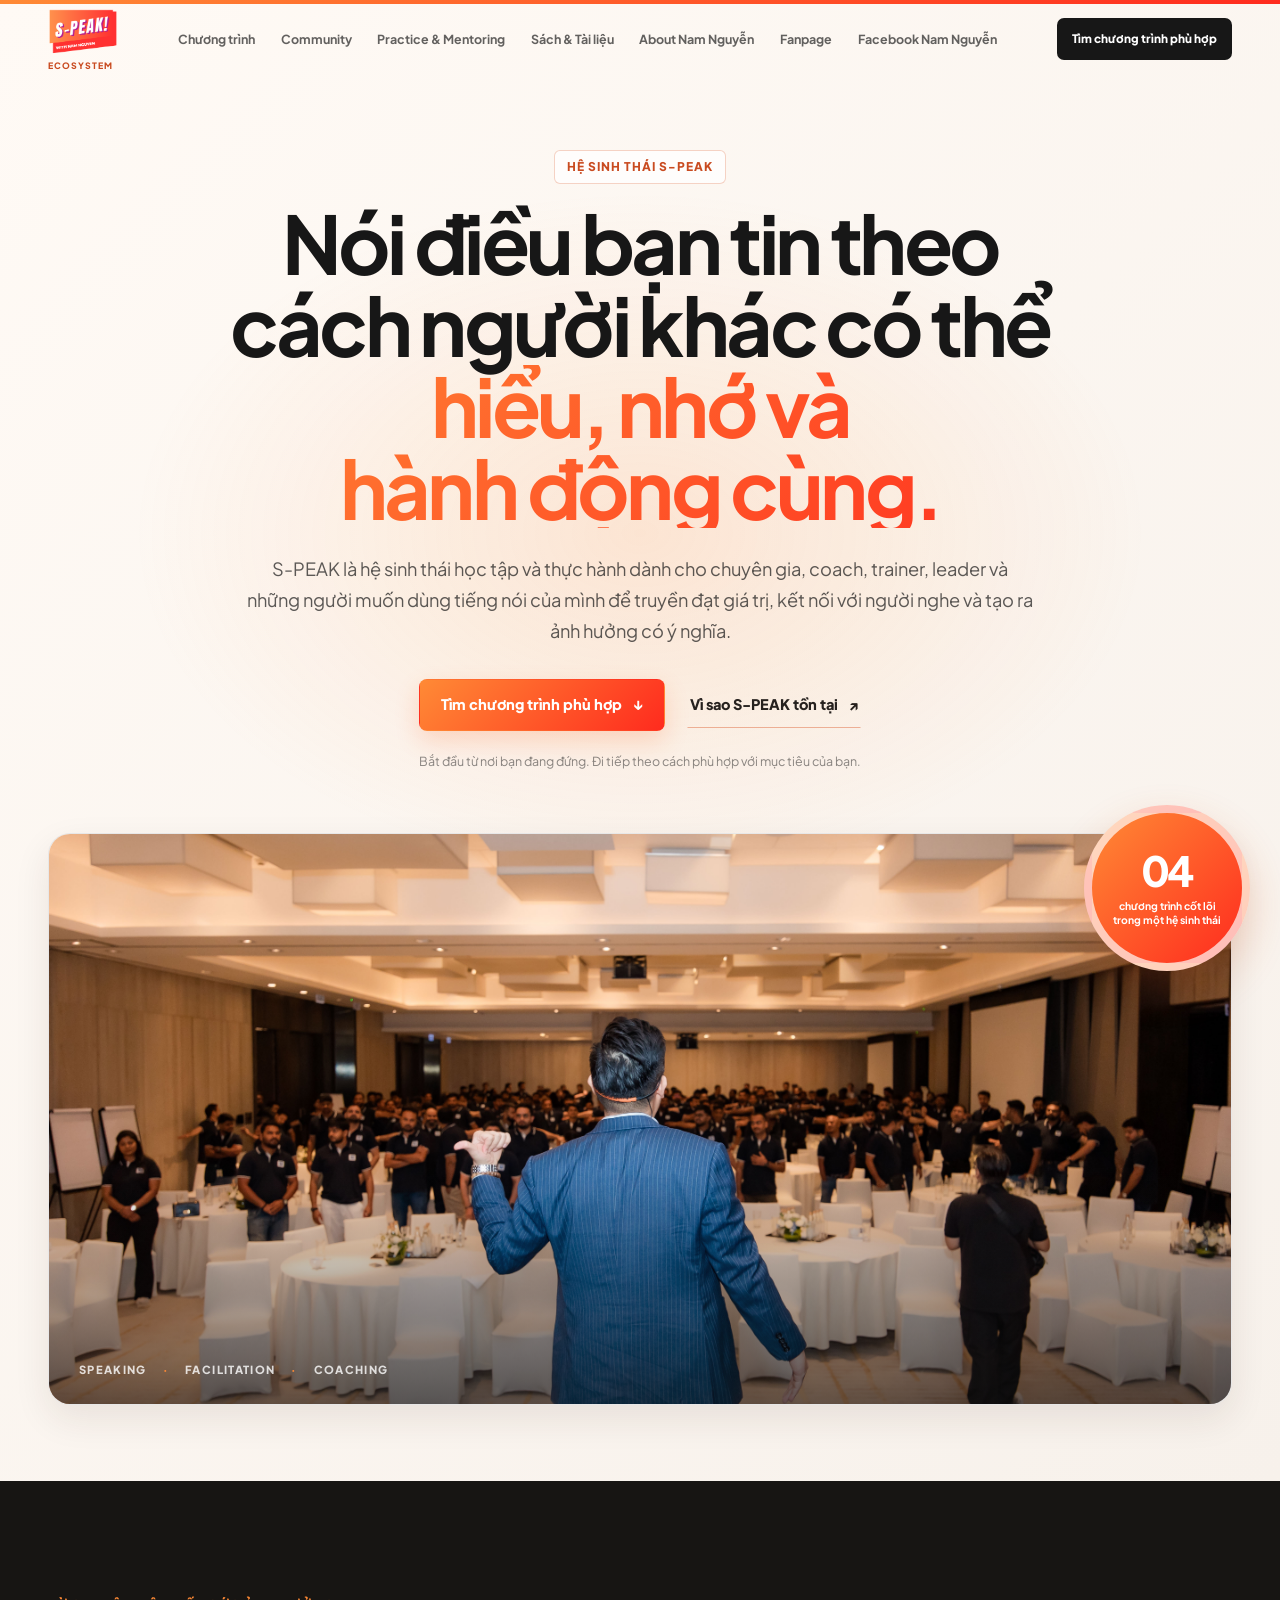
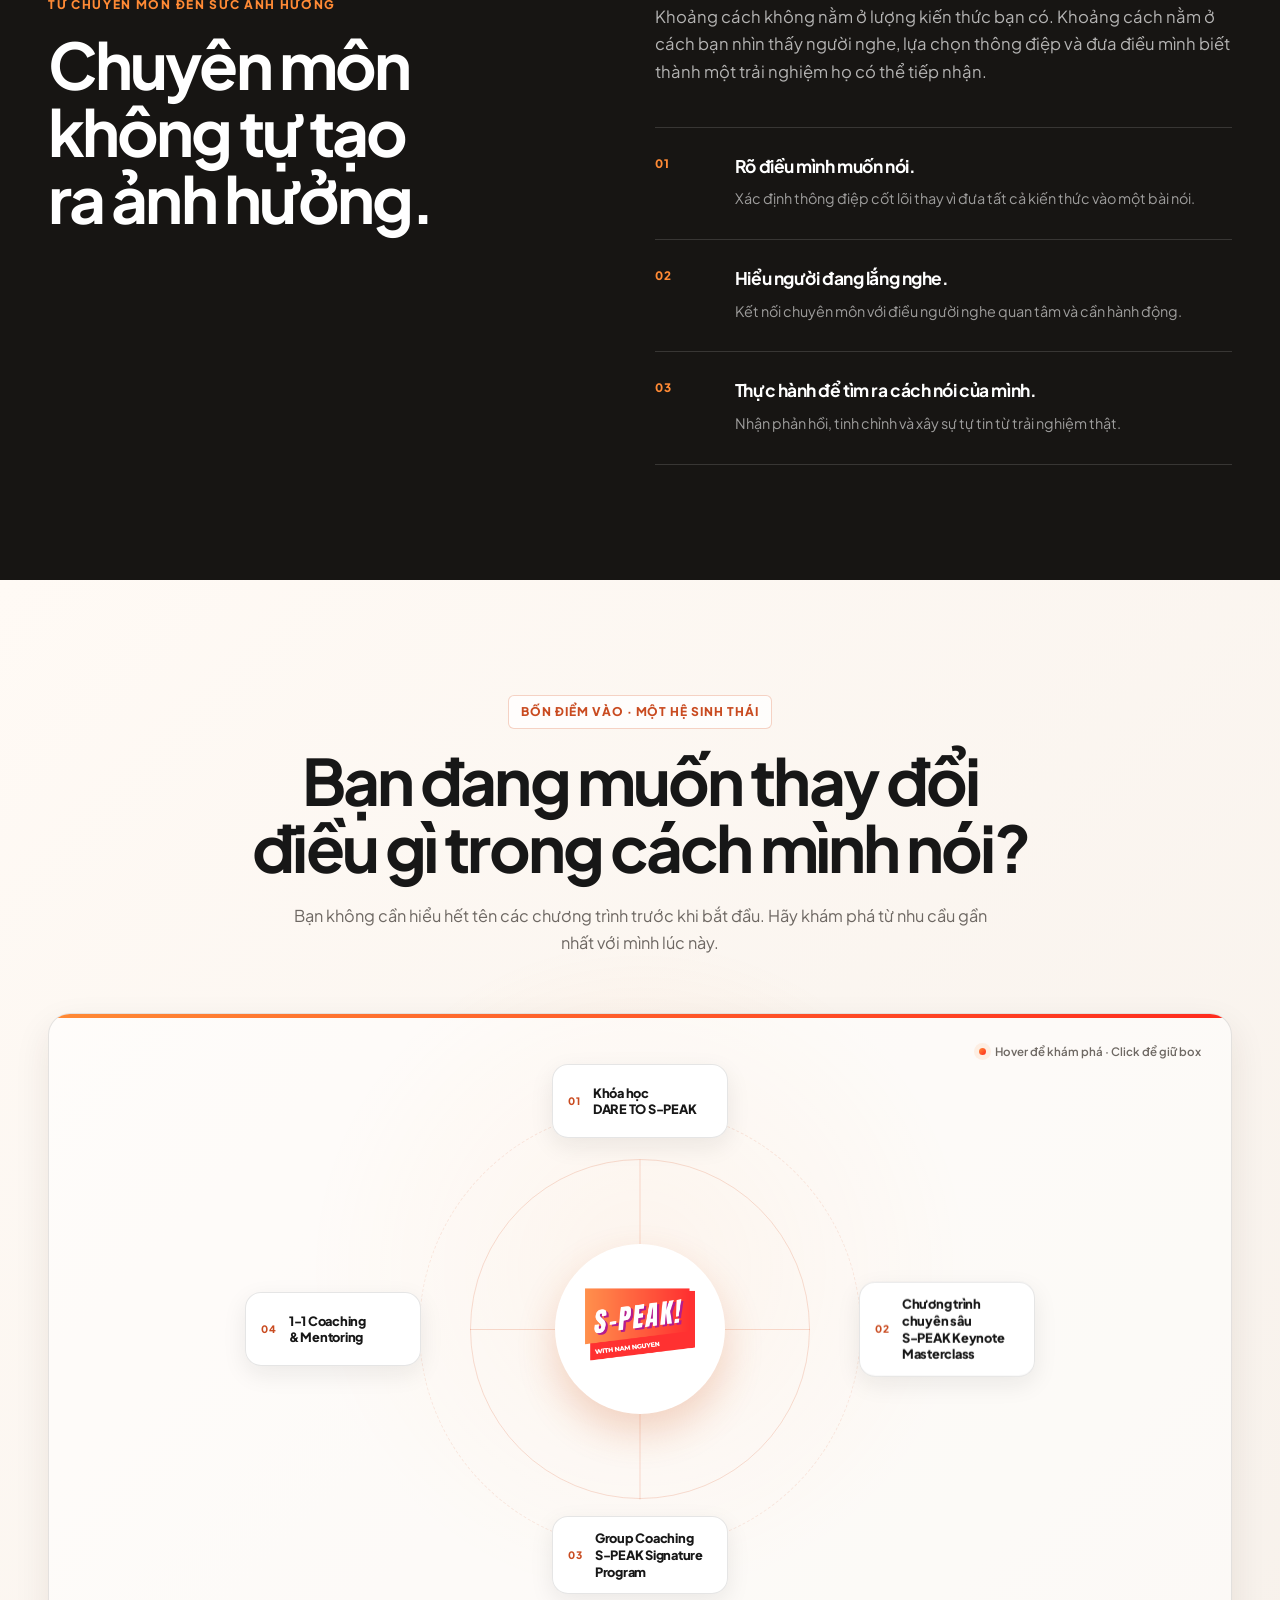
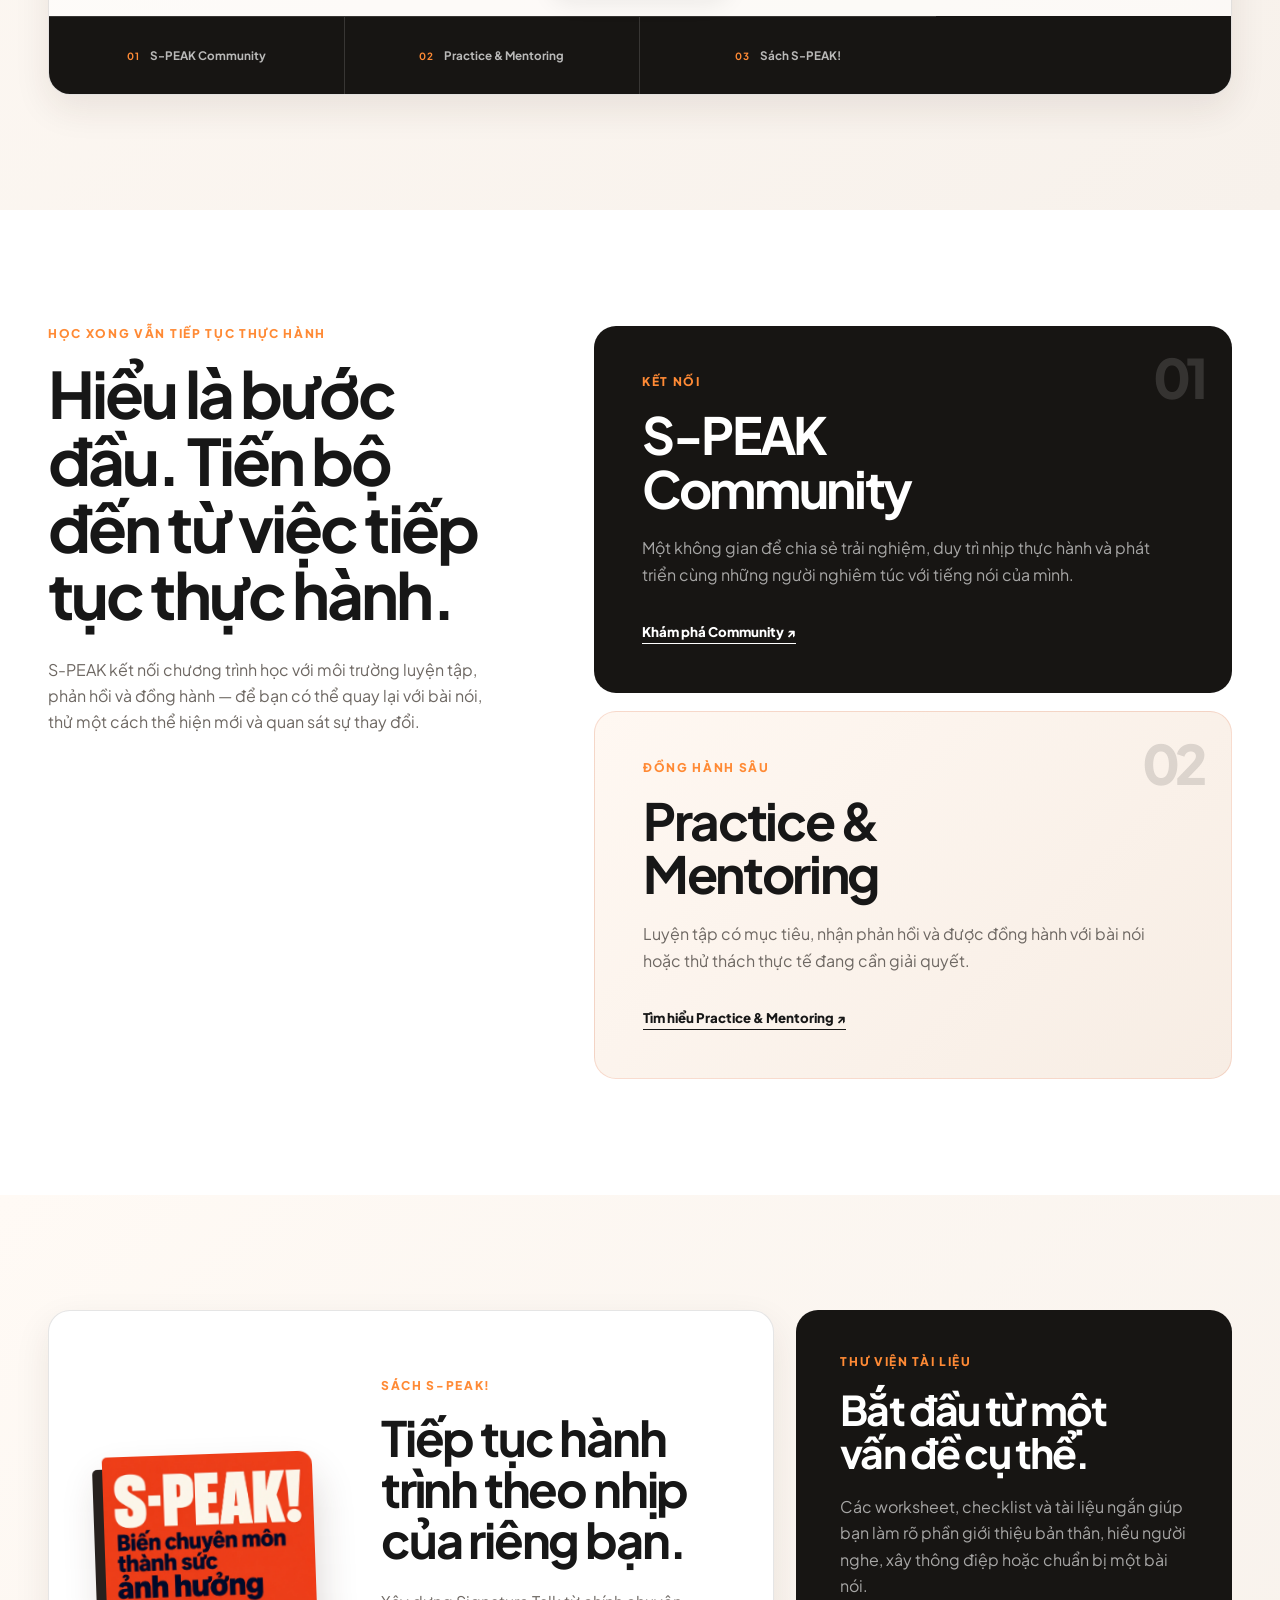
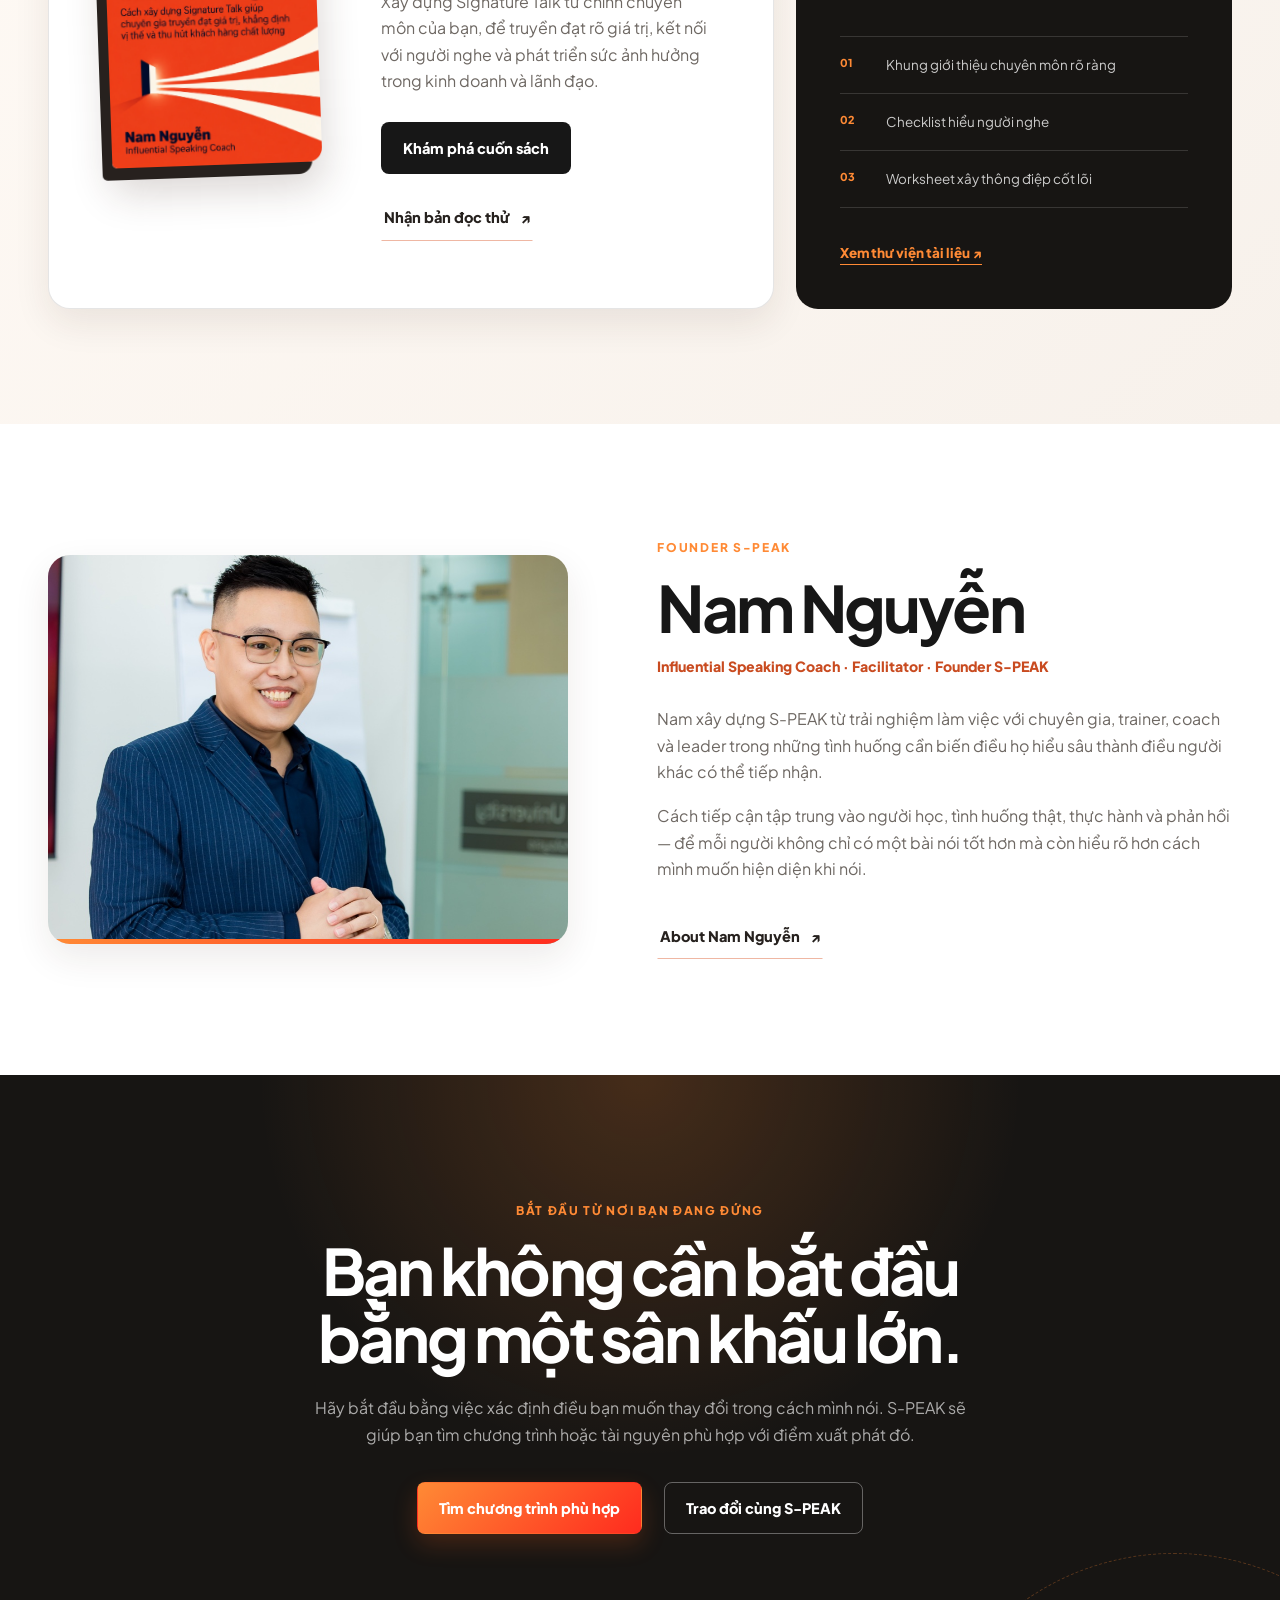
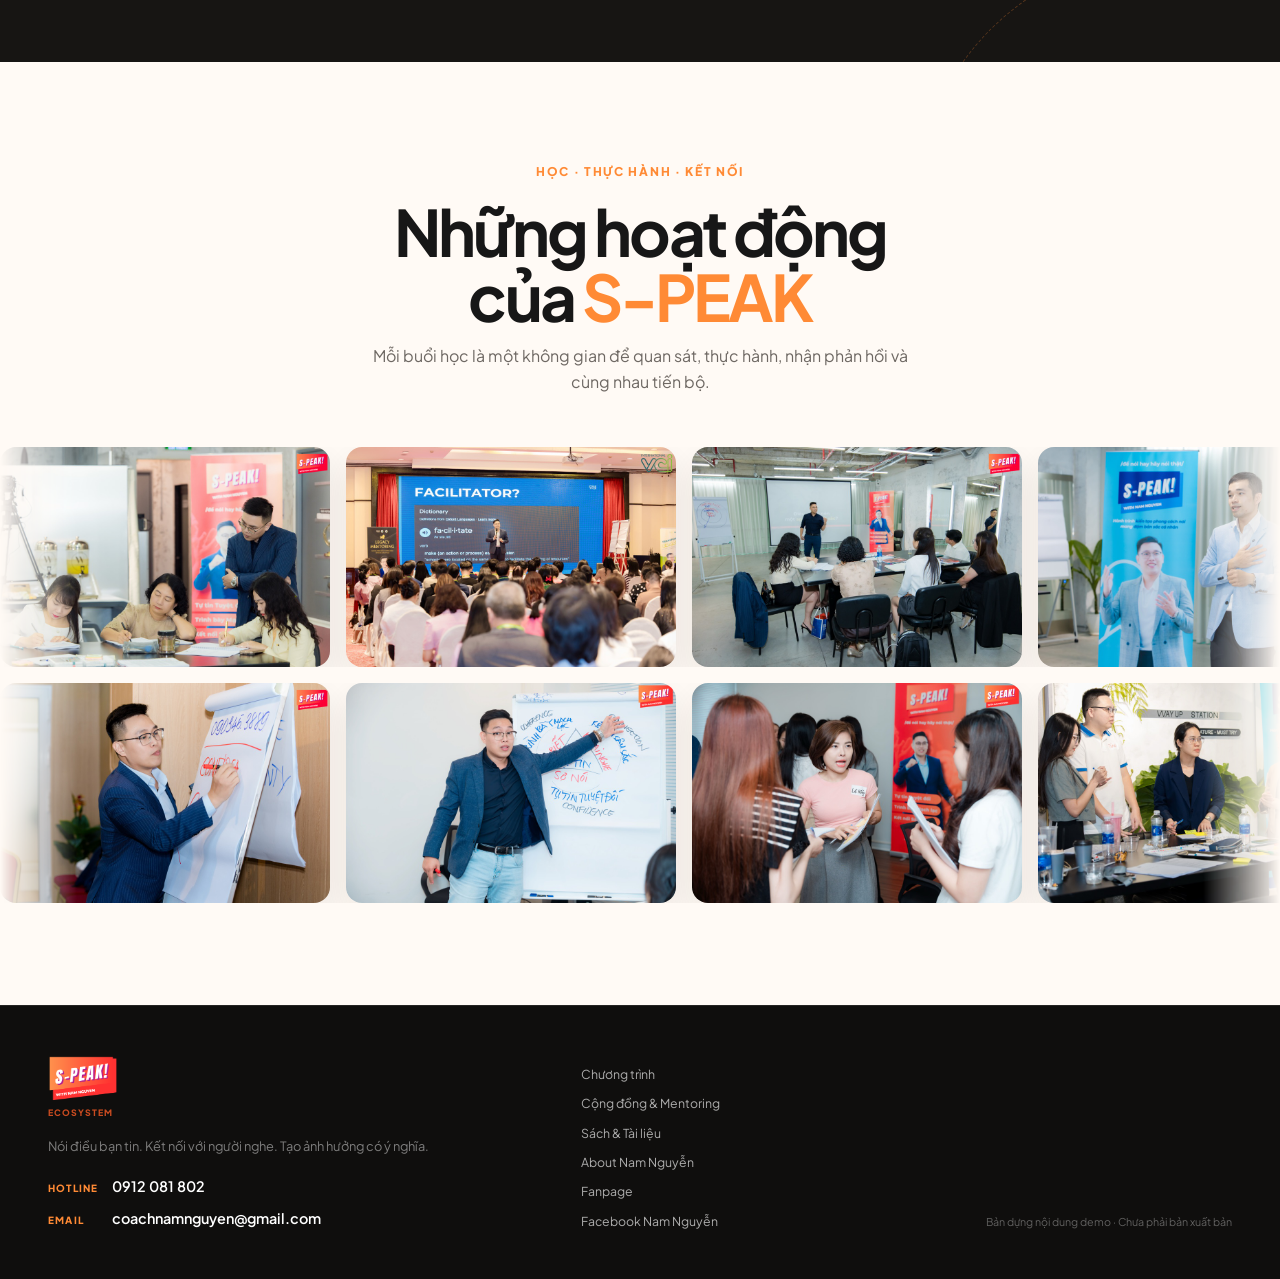
==== commit 67015577: "Add phone and email to footer" ====
--- a/index.html
+++ b/index.html
@@ -258,6 +258,10 @@
       <div>
         <a class="brand brand--footer" href="#top"><img class="brand-logo" src="./assets/images/speak-logo-crop.png" width="420" height="290" alt="S-PEAK"><span class="brand-note">Ecosystem</span></a>
         <p>Nói điều bạn tin. Kết nối với người nghe. Tạo ảnh hưởng có ý nghĩa.</p>
+        <address class="footer-contact">
+          <a href="tel:+84912081802"><span>Hotline</span>0912 081 802</a>
+          <a href="mailto:coachnamnguyen@gmail.com"><span>Email</span>coachnamnguyen@gmail.com</a>
+        </address>
       </div>
       <nav aria-label="Điều hướng cuối trang">
         <a href="#he-sinh-thai">Chương trình</a>
--- a/assets/styles.css
+++ b/assets/styles.css
@@ -277,11 +277,14 @@
 
 .brand-logo {
   display: block;
+  align-self: flex-start;
   width: auto;
-  height: 40px;
-}
-
-.brand--footer .brand-logo { height: 46px; }
+  height: 48px;
+  aspect-ratio: 420 / 290;
+  object-fit: contain;
+}
+
+.brand--footer .brand-logo { height: 48px; }
 
 .brand-name {
   font-size: 1.28rem;
@@ -1841,3 +1844,47 @@
   from { transform: translateX(calc(-50% - 8px)); }
   to { transform: translateX(0); }
 }
+
+.brand {
+  align-items: stretch;
+}
+
+.brand-logo {
+  align-self: center;
+}
+
+.brand-note {
+  margin-top: 7px;
+  margin-right: -.12em;
+  letter-spacing: .12em;
+  text-align: justify;
+  text-align-last: justify;
+  text-justify: inter-character;
+}
+
+.footer-contact {
+  display: grid;
+  gap: 8px;
+  margin-top: 18px;
+  font-style: normal;
+}
+
+.footer-contact a {
+  display: flex;
+  align-items: baseline;
+  gap: 12px;
+  color: var(--white);
+  font-size: .9rem;
+  font-weight: 600;
+}
+
+.footer-contact a span {
+  min-width: 52px;
+  color: var(--orange);
+  font-size: .62rem;
+  font-weight: 800;
+  letter-spacing: .12em;
+  text-transform: uppercase;
+}
+
+.footer-contact a:hover { color: var(--orange); }
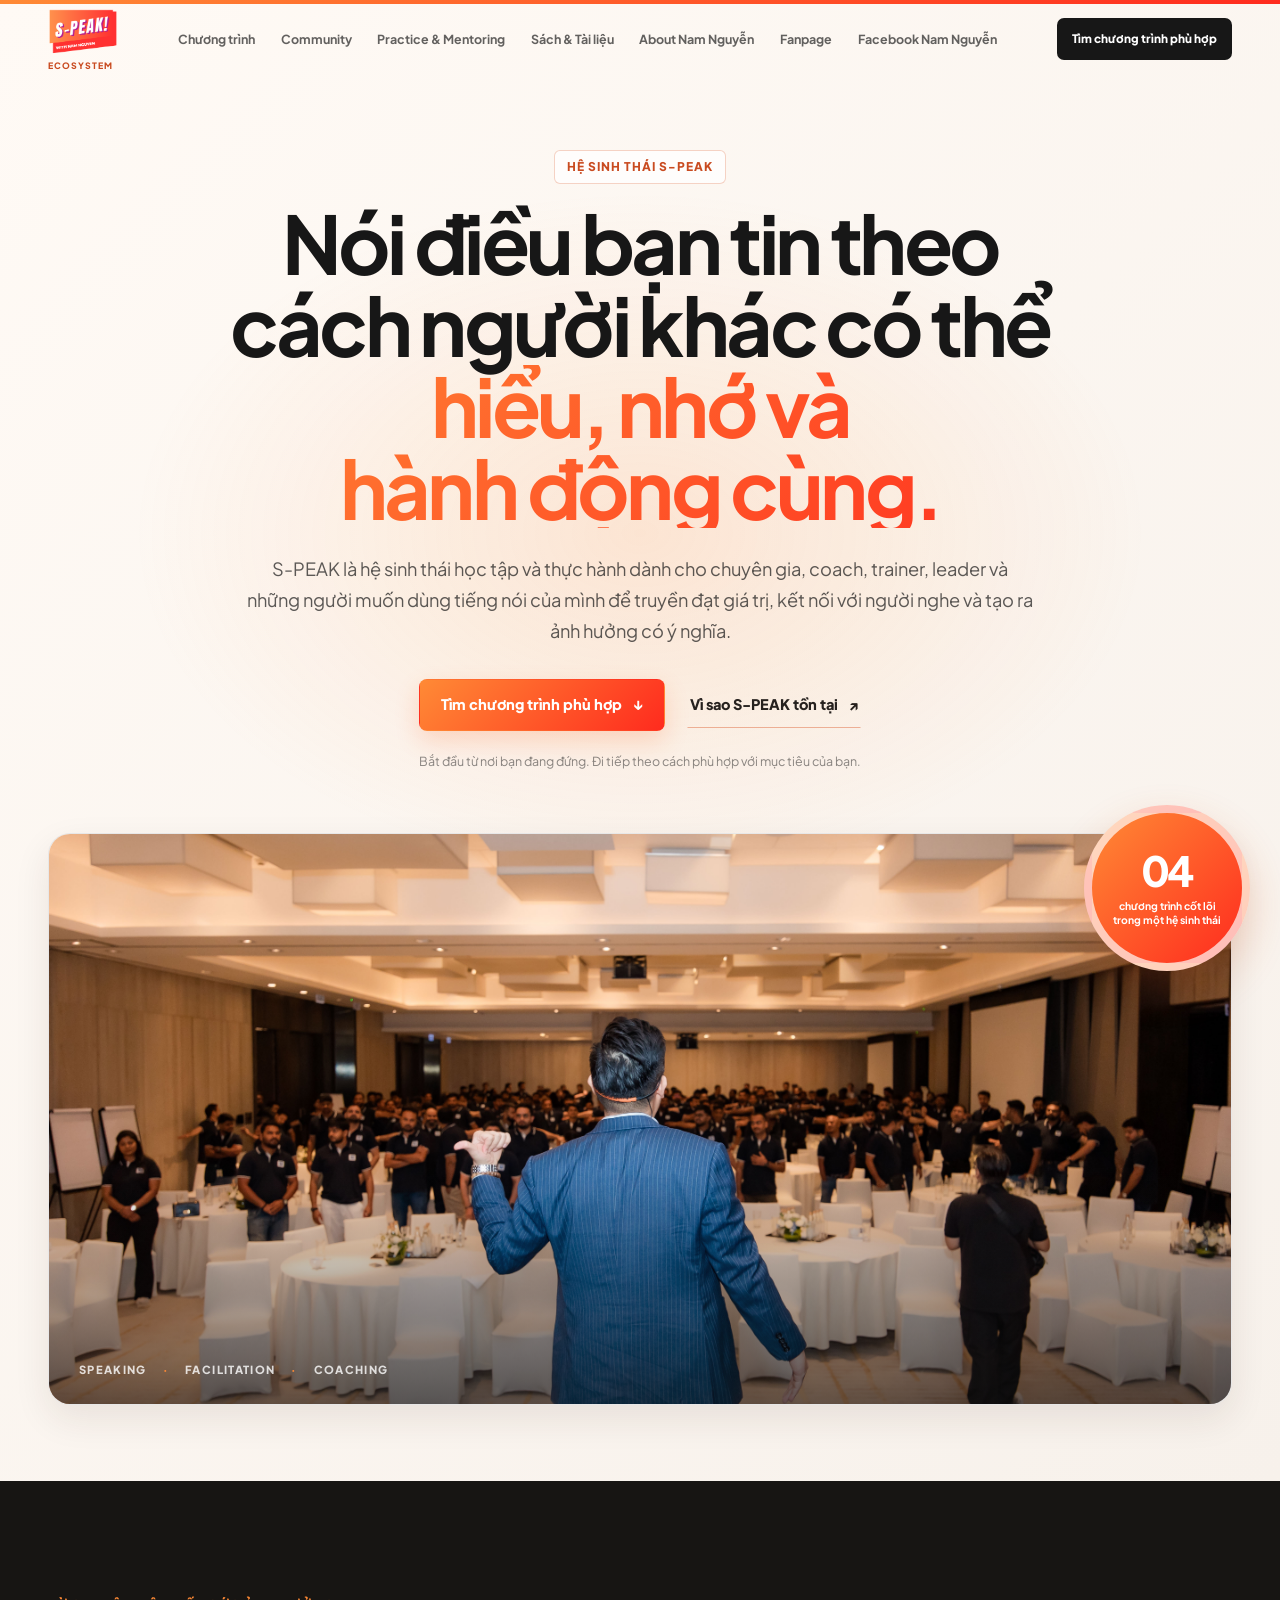
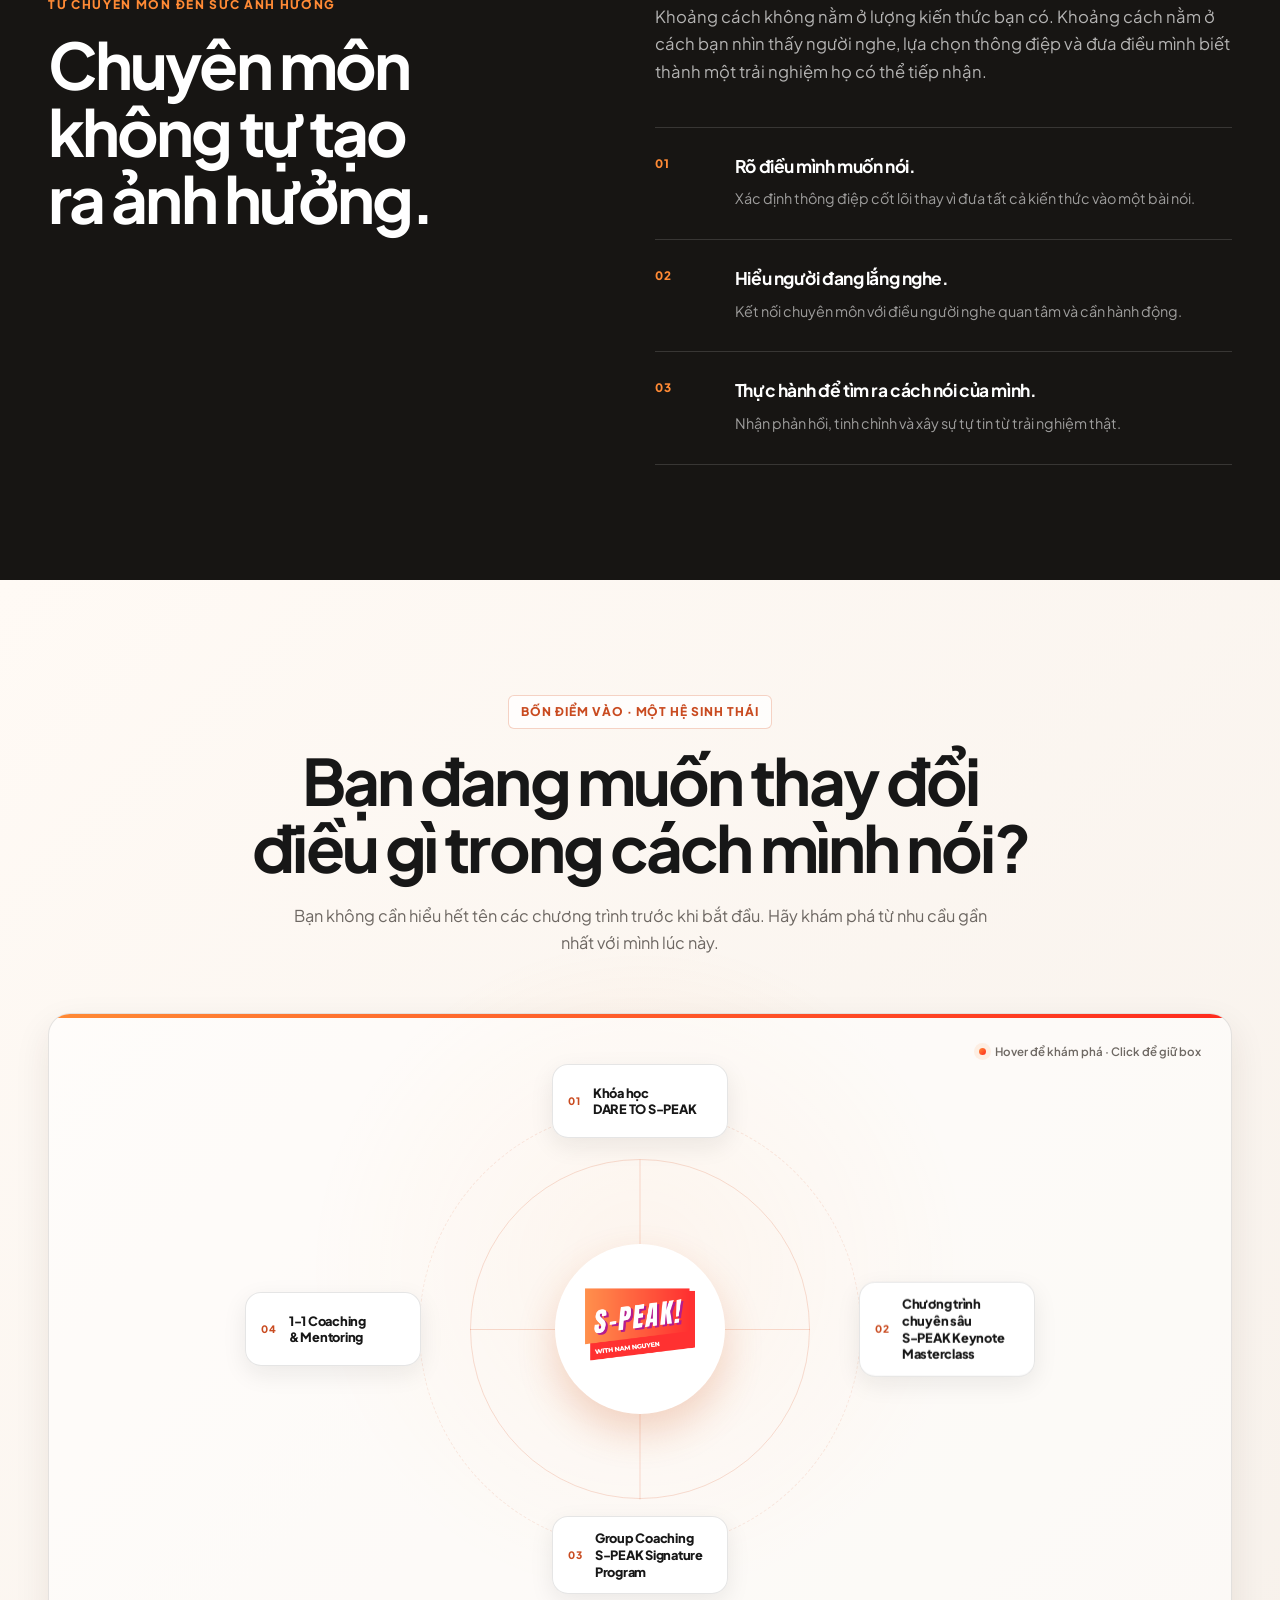
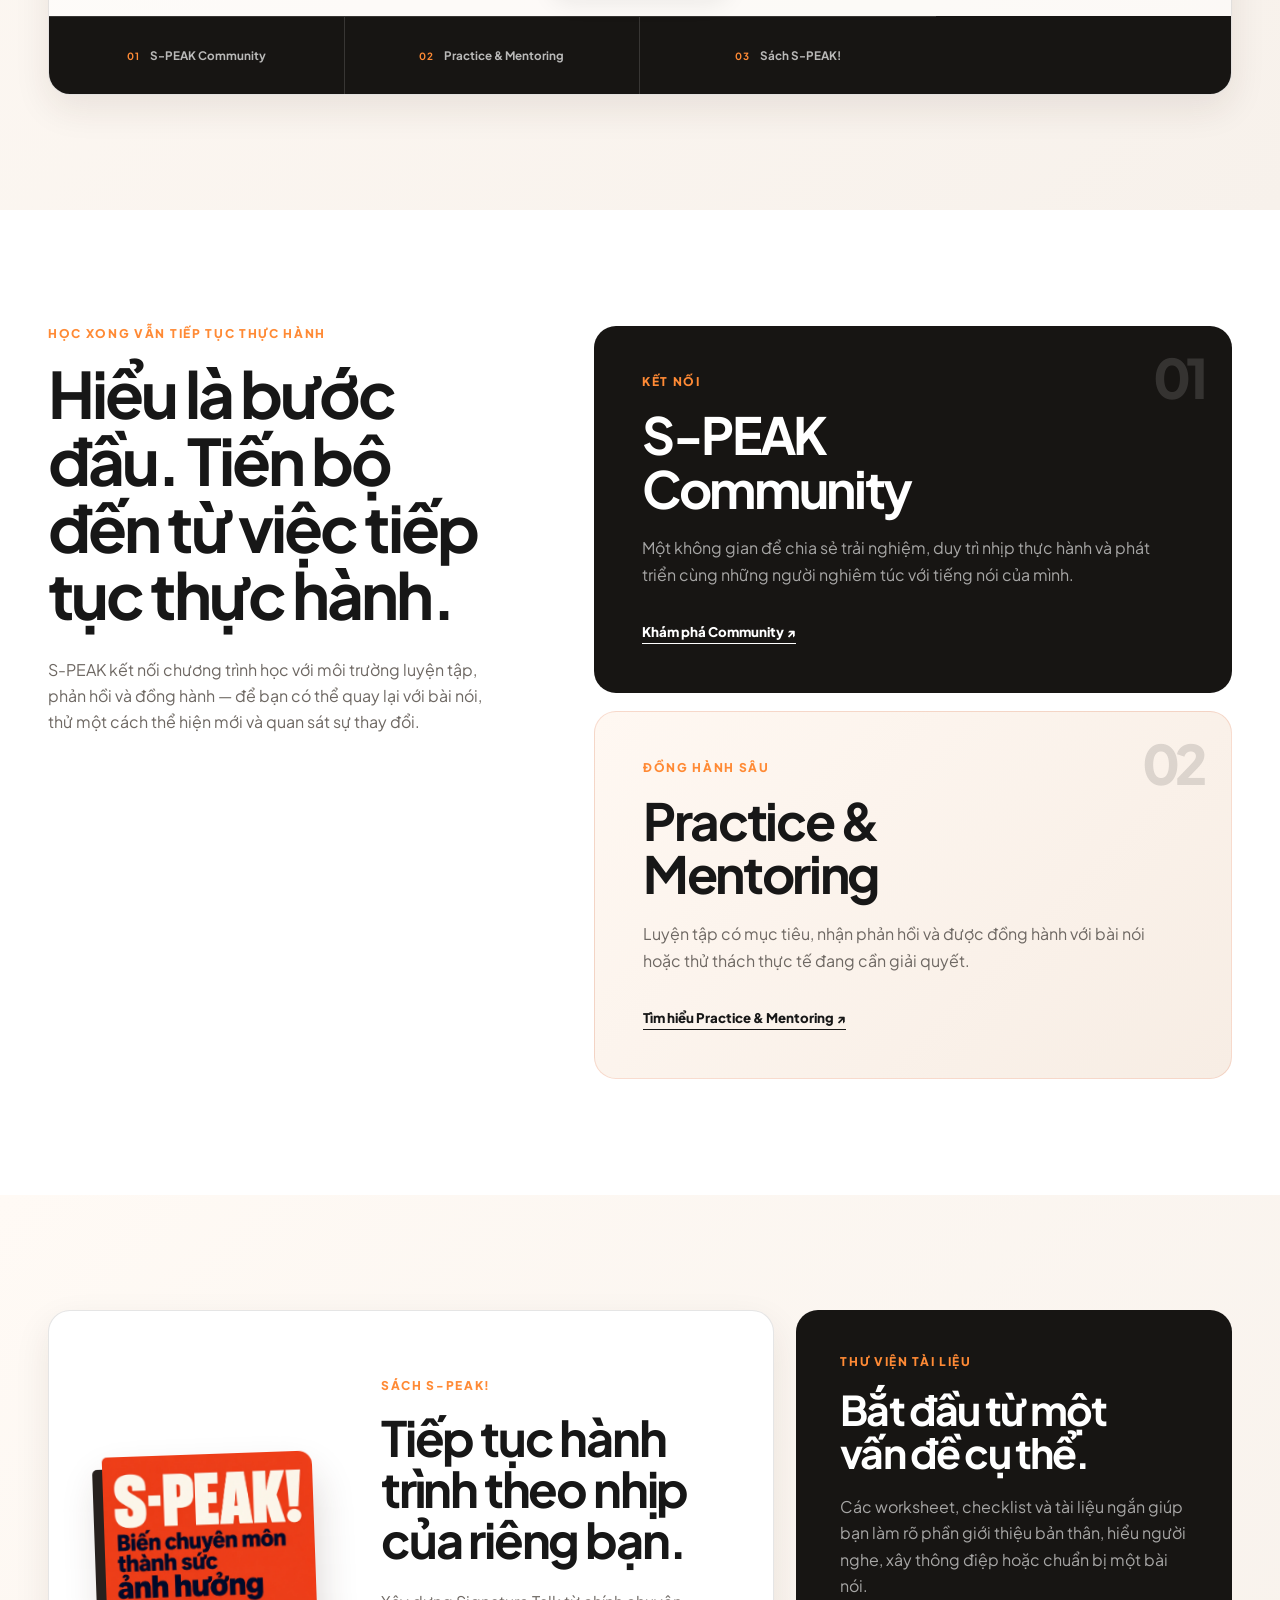
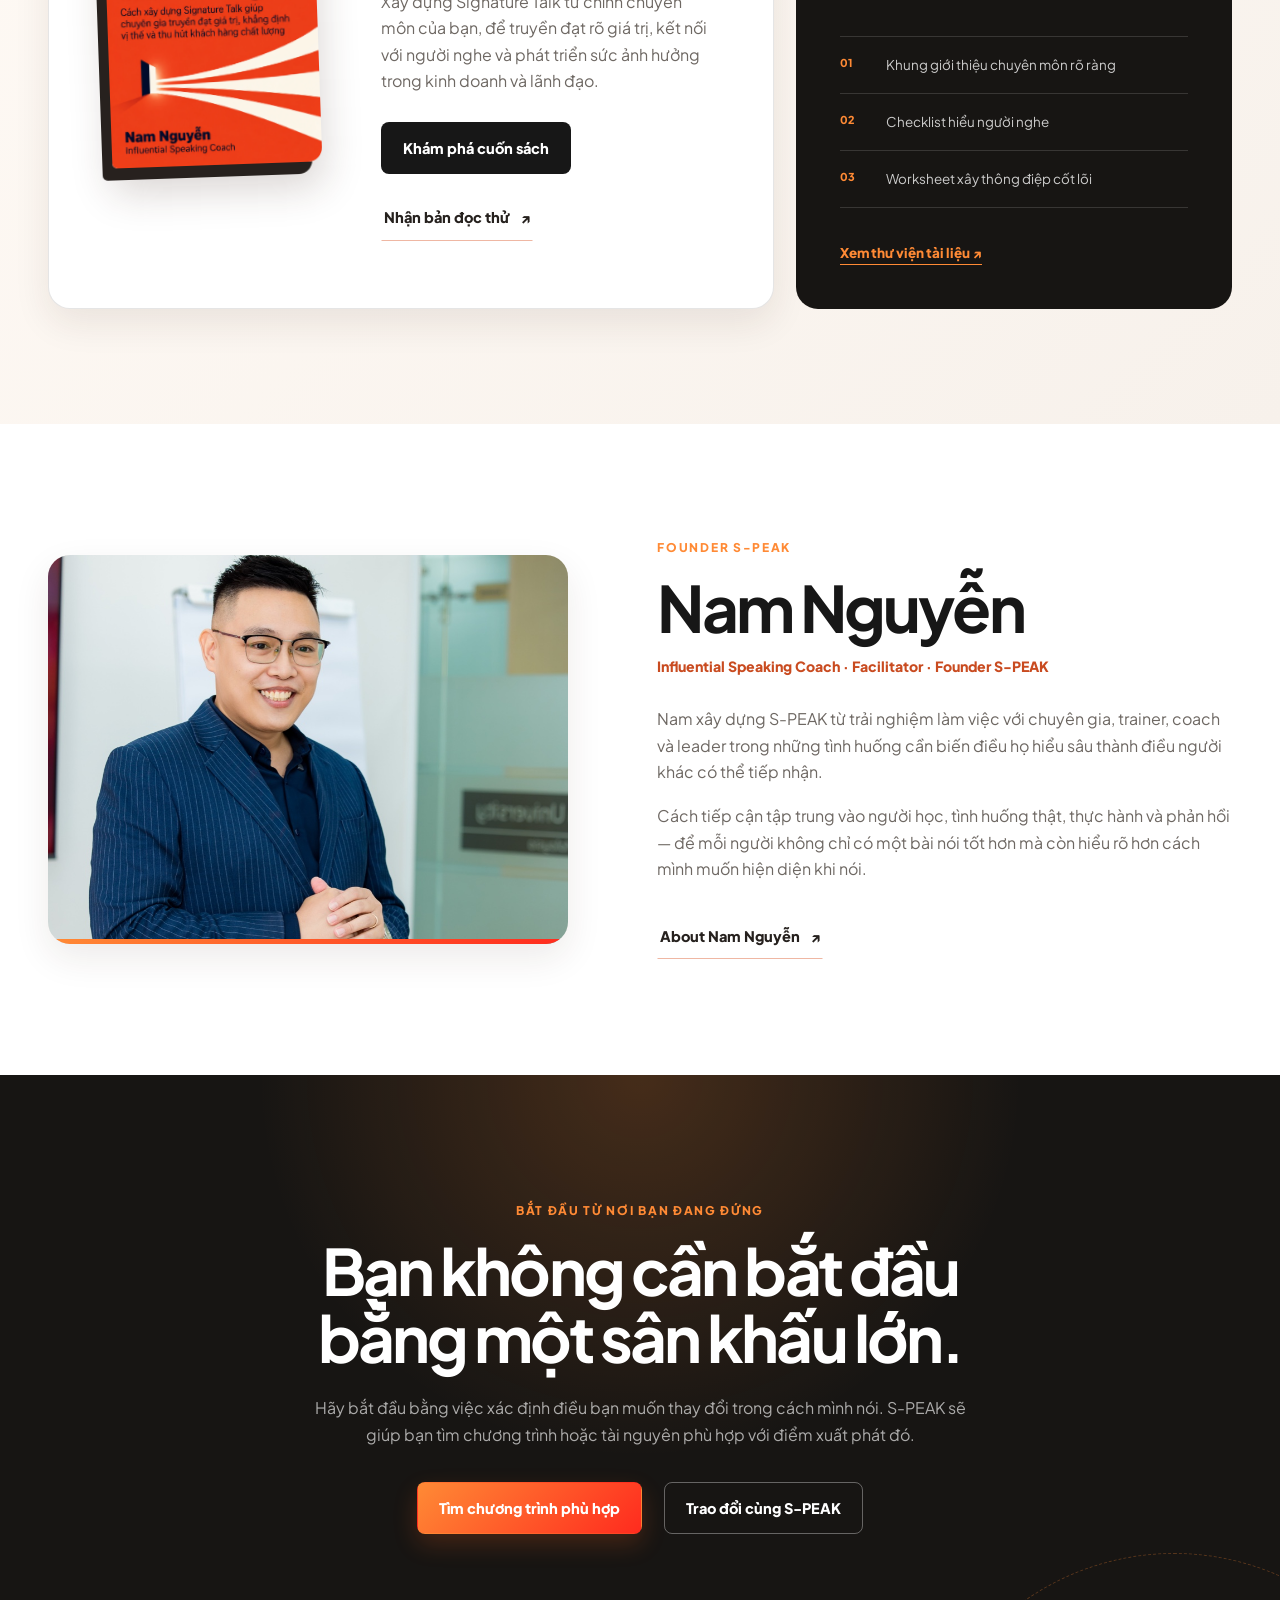
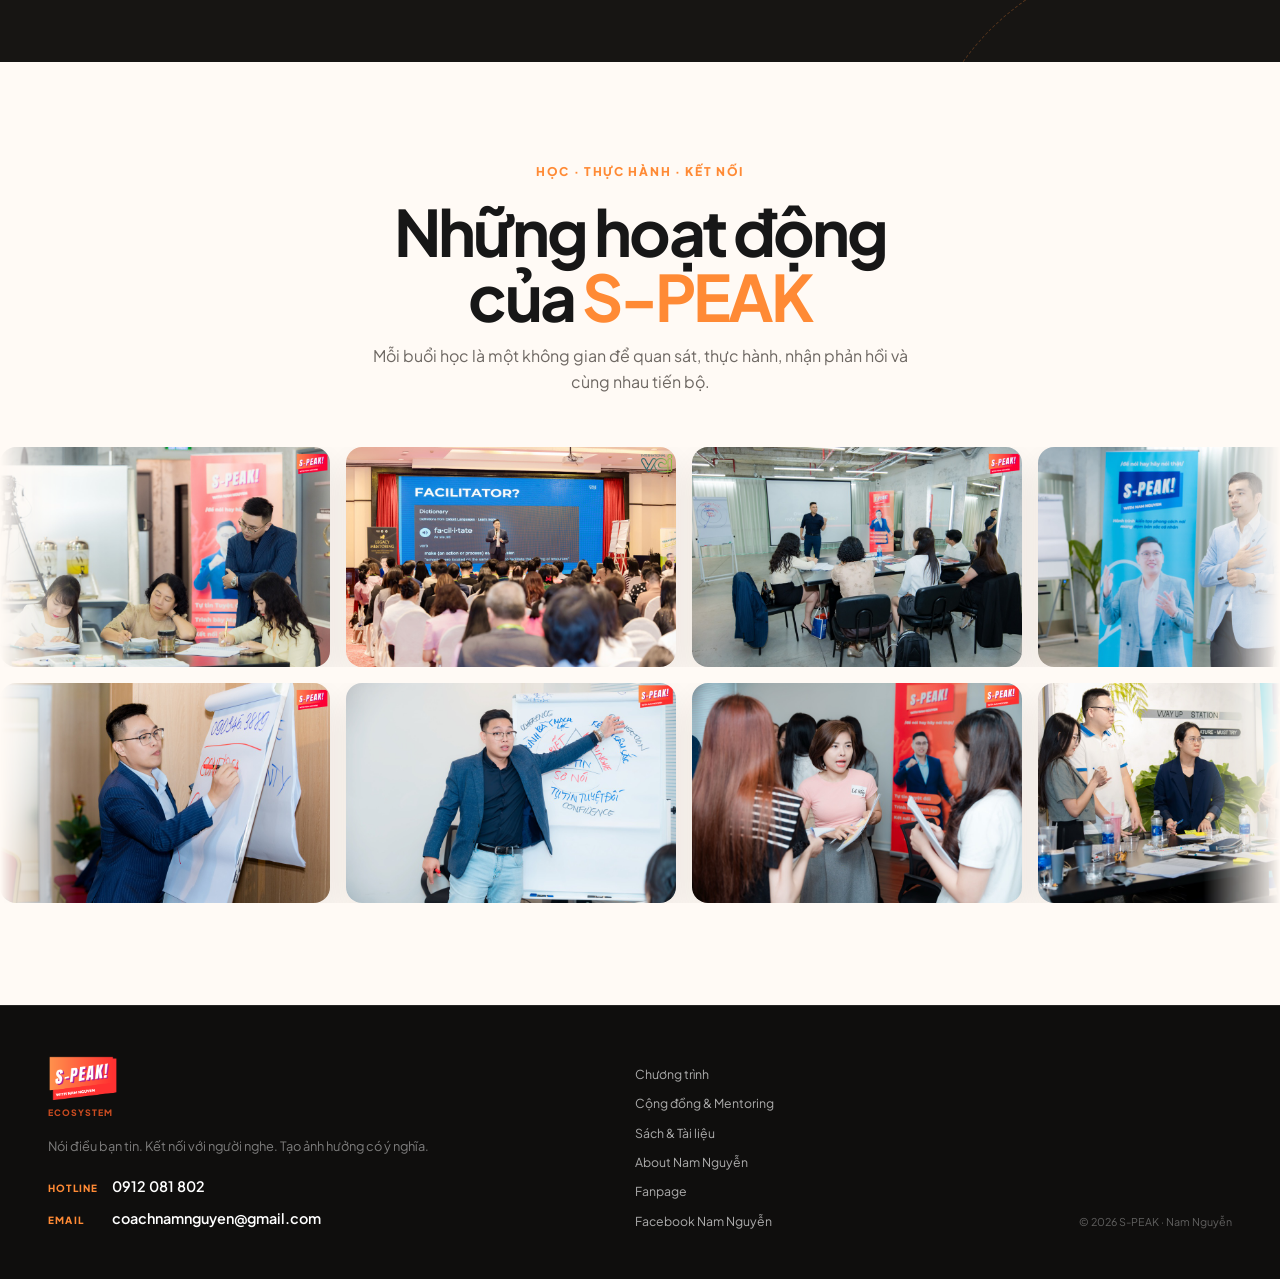
==== commit 046c389b: "Footer: copyright line, contact on About page" ====
--- a/index.html
+++ b/index.html
@@ -271,7 +271,7 @@
         <a href="https://web.facebook.com/speakbynamnguyen" target="_blank" rel="noopener noreferrer">Fanpage</a>
         <a href="https://web.facebook.com/HuHaNa1508/" target="_blank" rel="noopener noreferrer">Facebook Nam Nguyễn</a>
       </nav>
-      <p class="footer-note">Bản dựng nội dung demo · Chưa phải bản xuất bản</p>
+      <p class="footer-note">© 2026 S-PEAK · Nam Nguyễn</p>
     </div>
   </footer>
 
